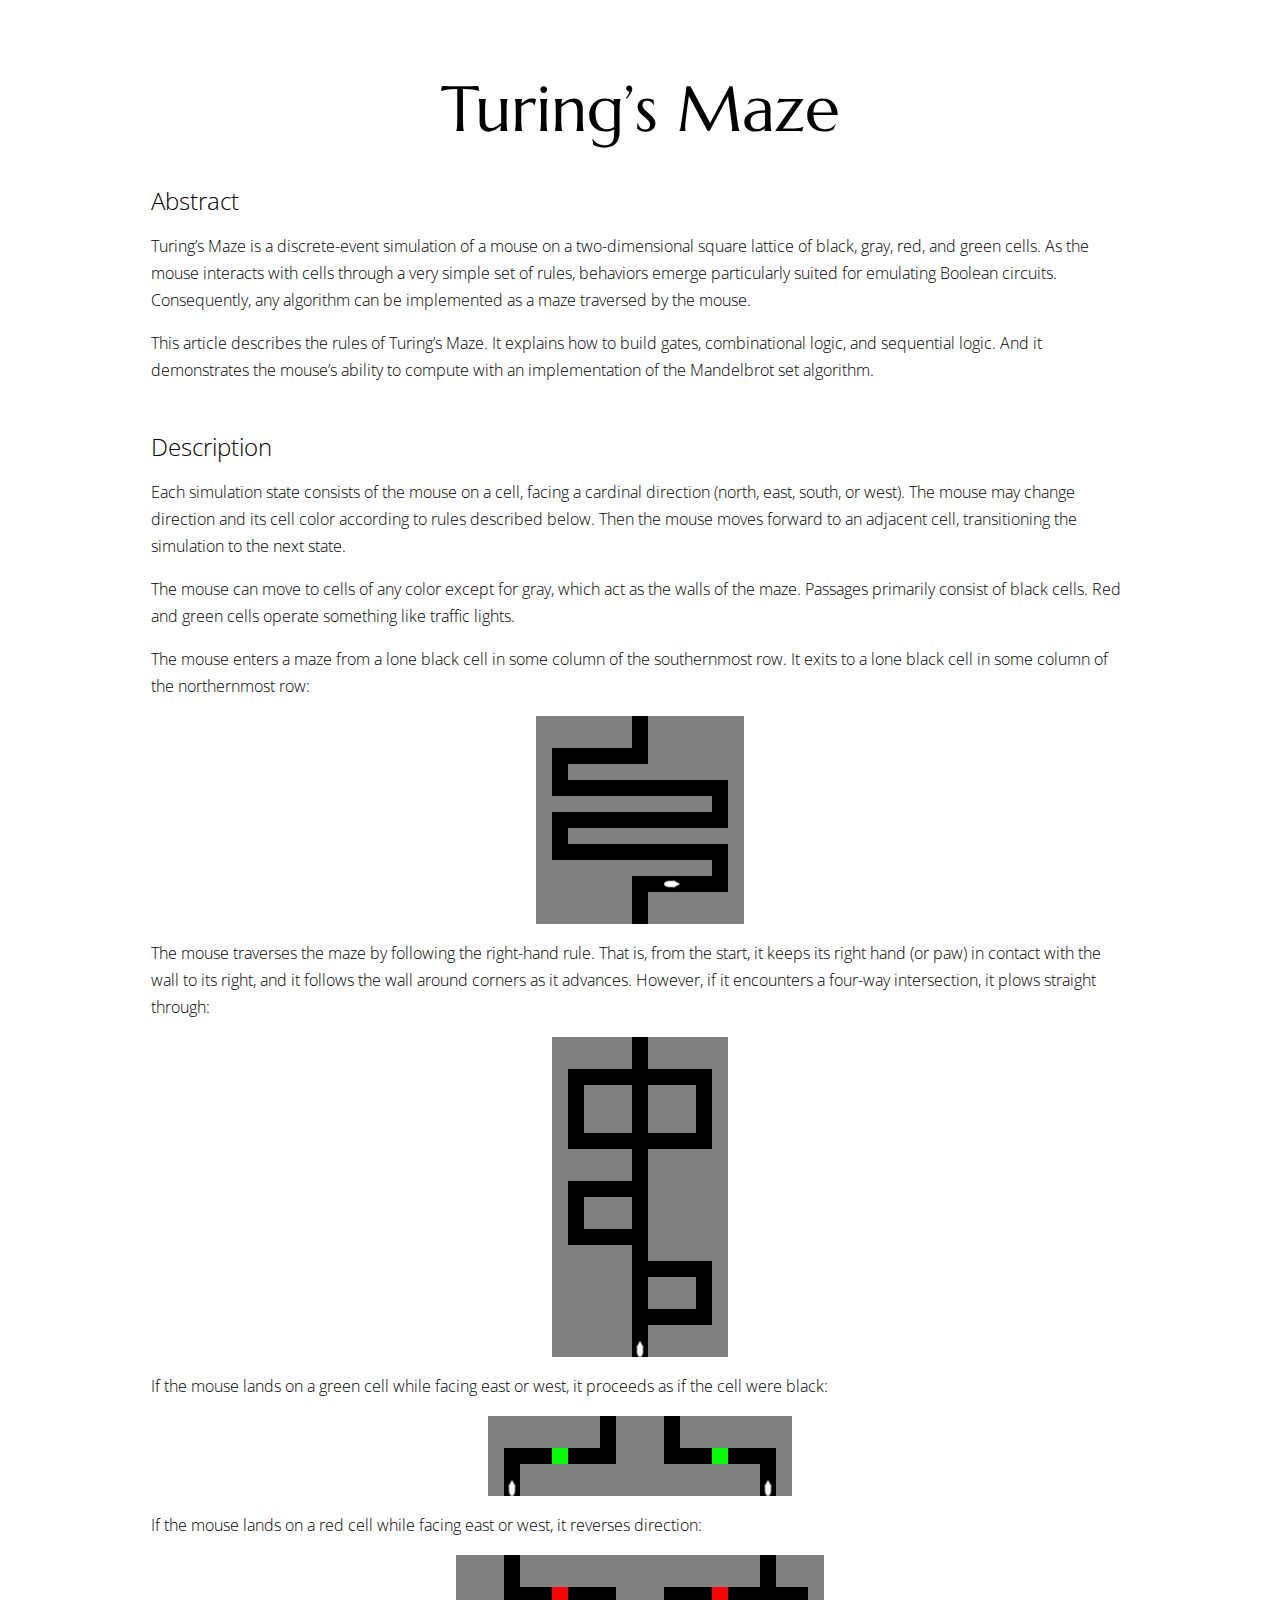
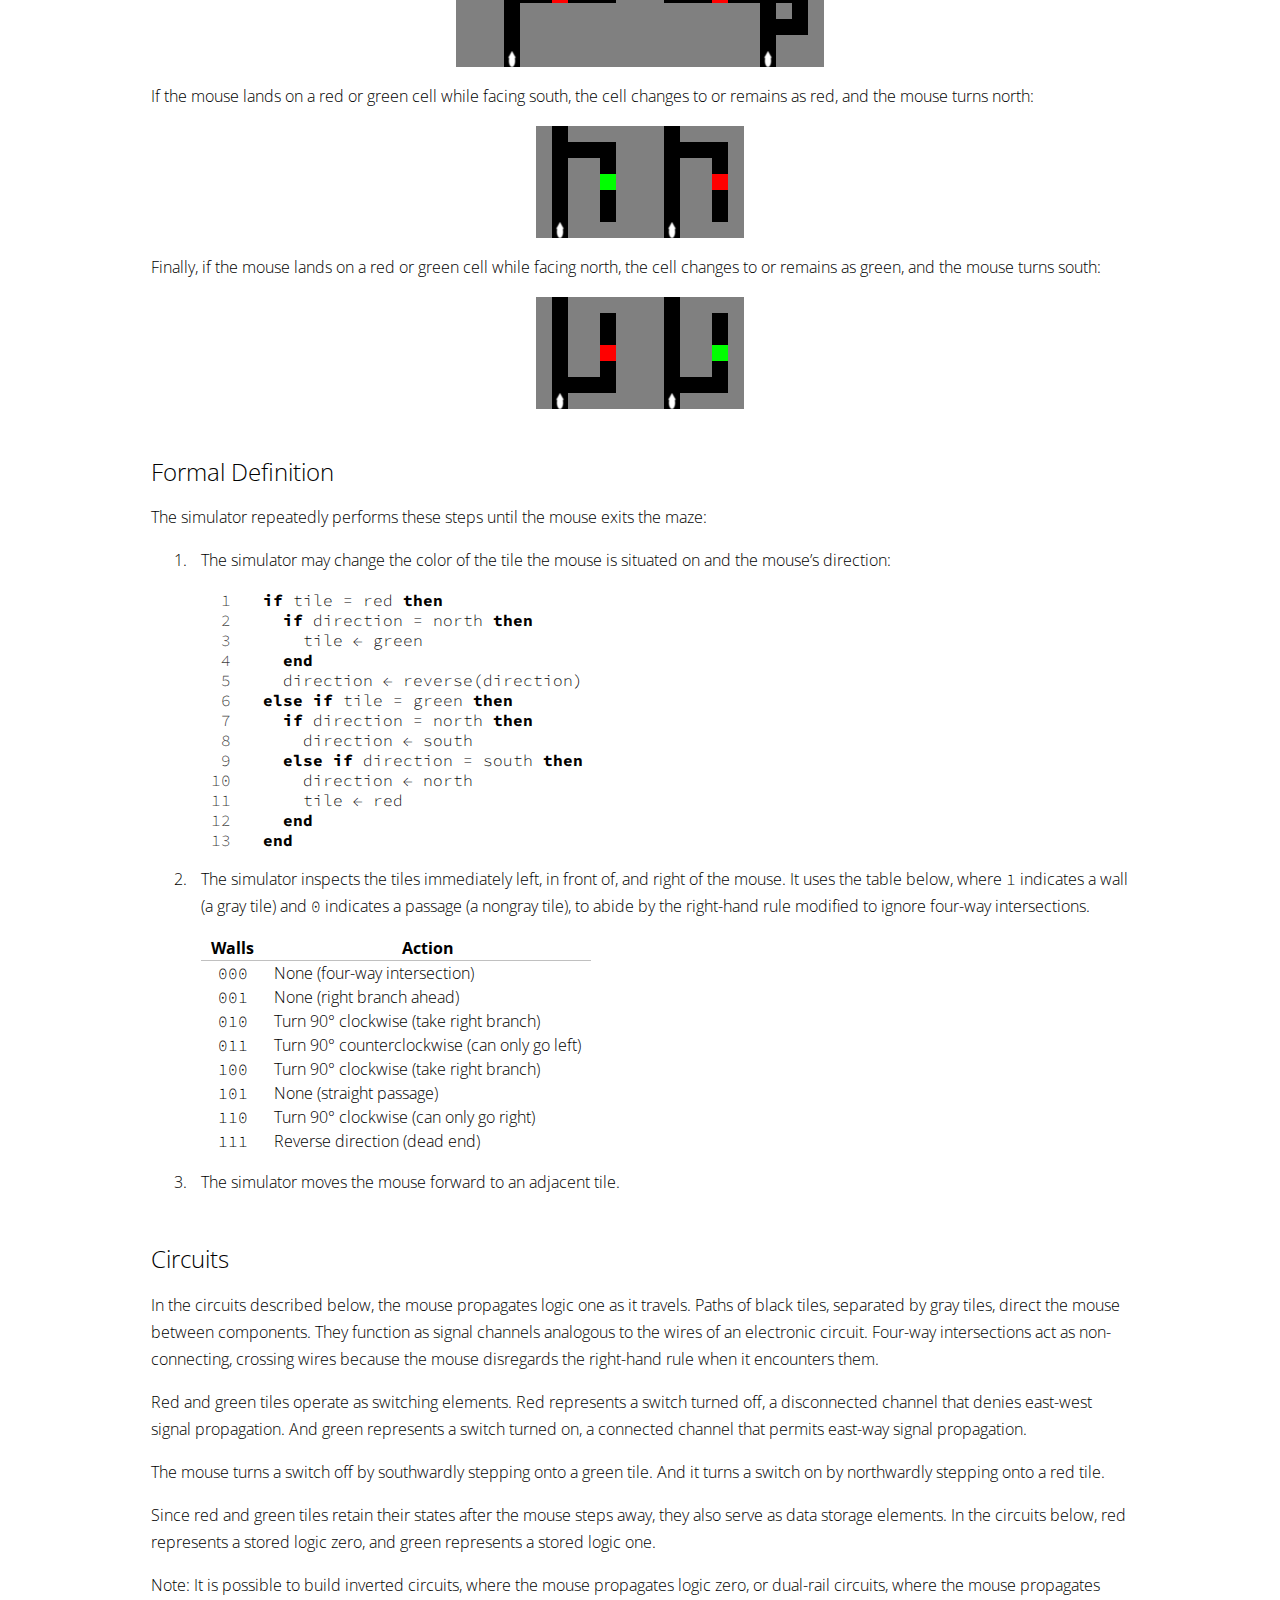
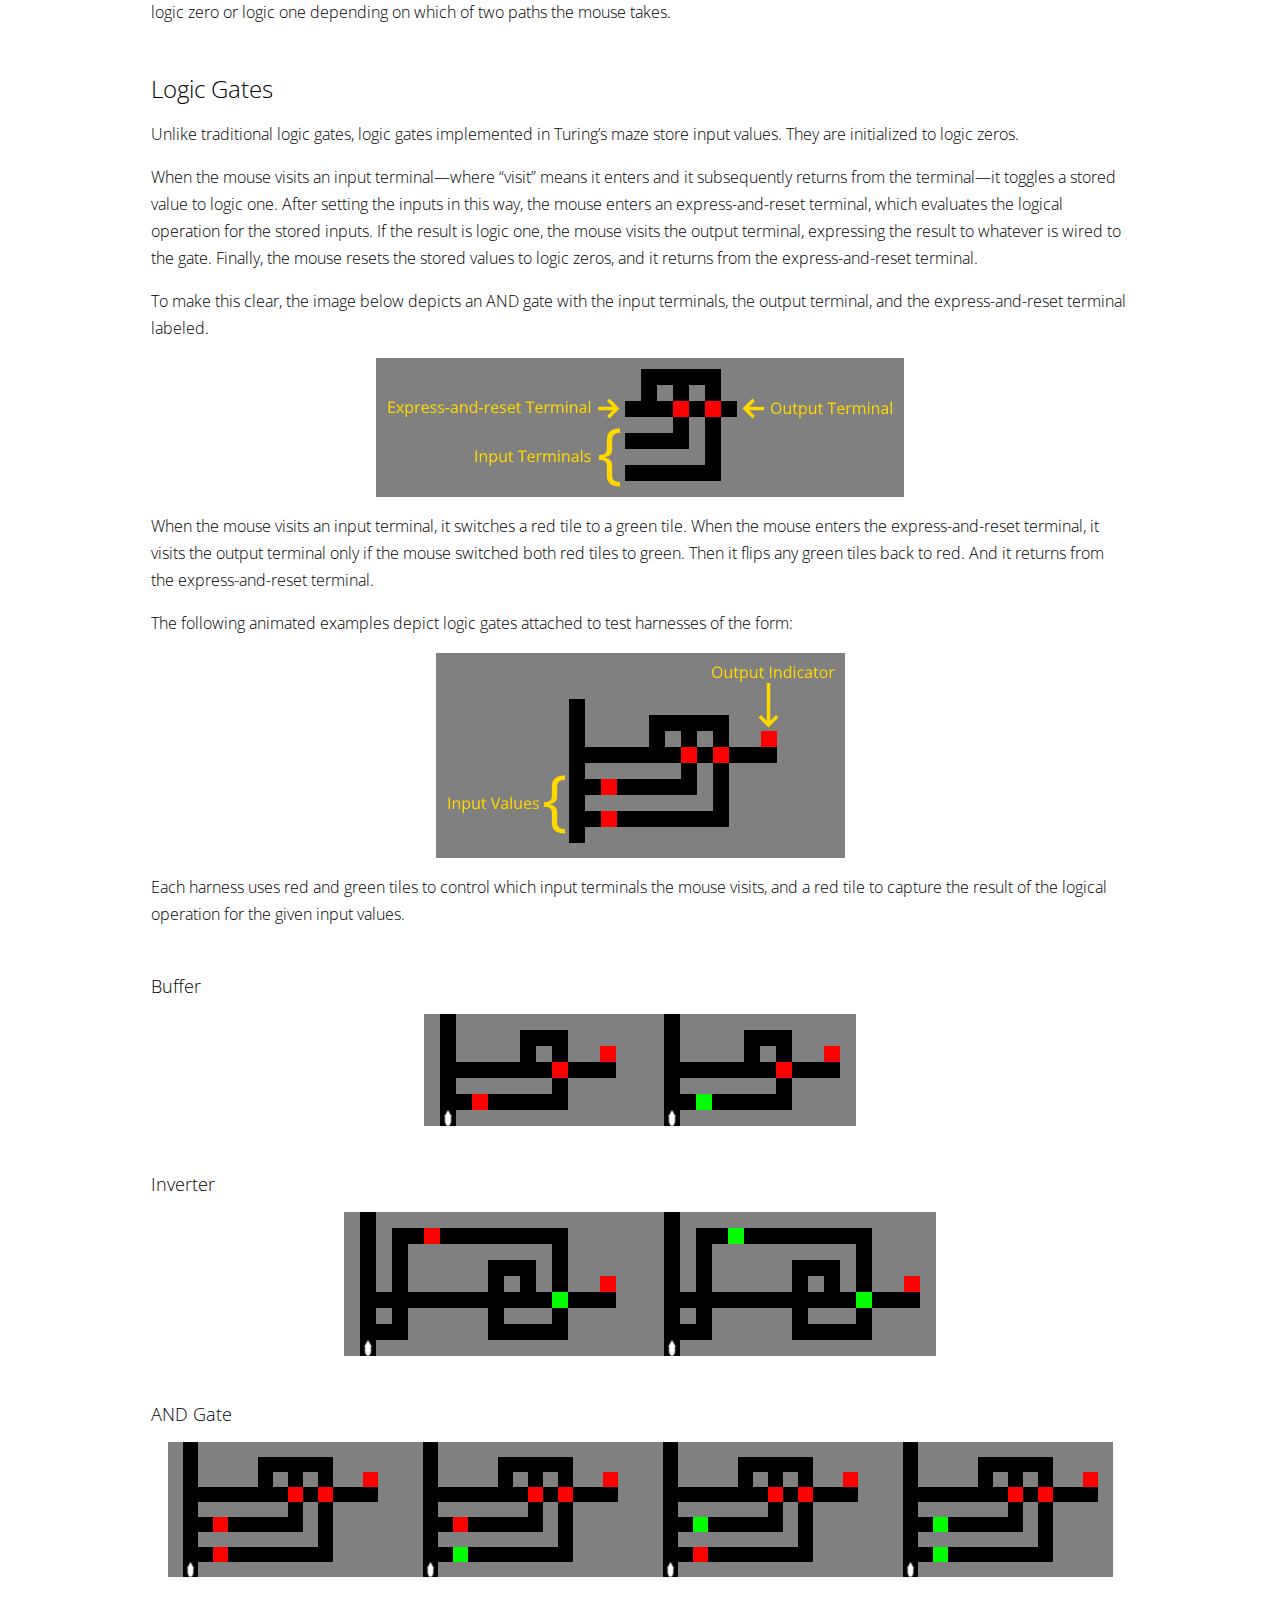
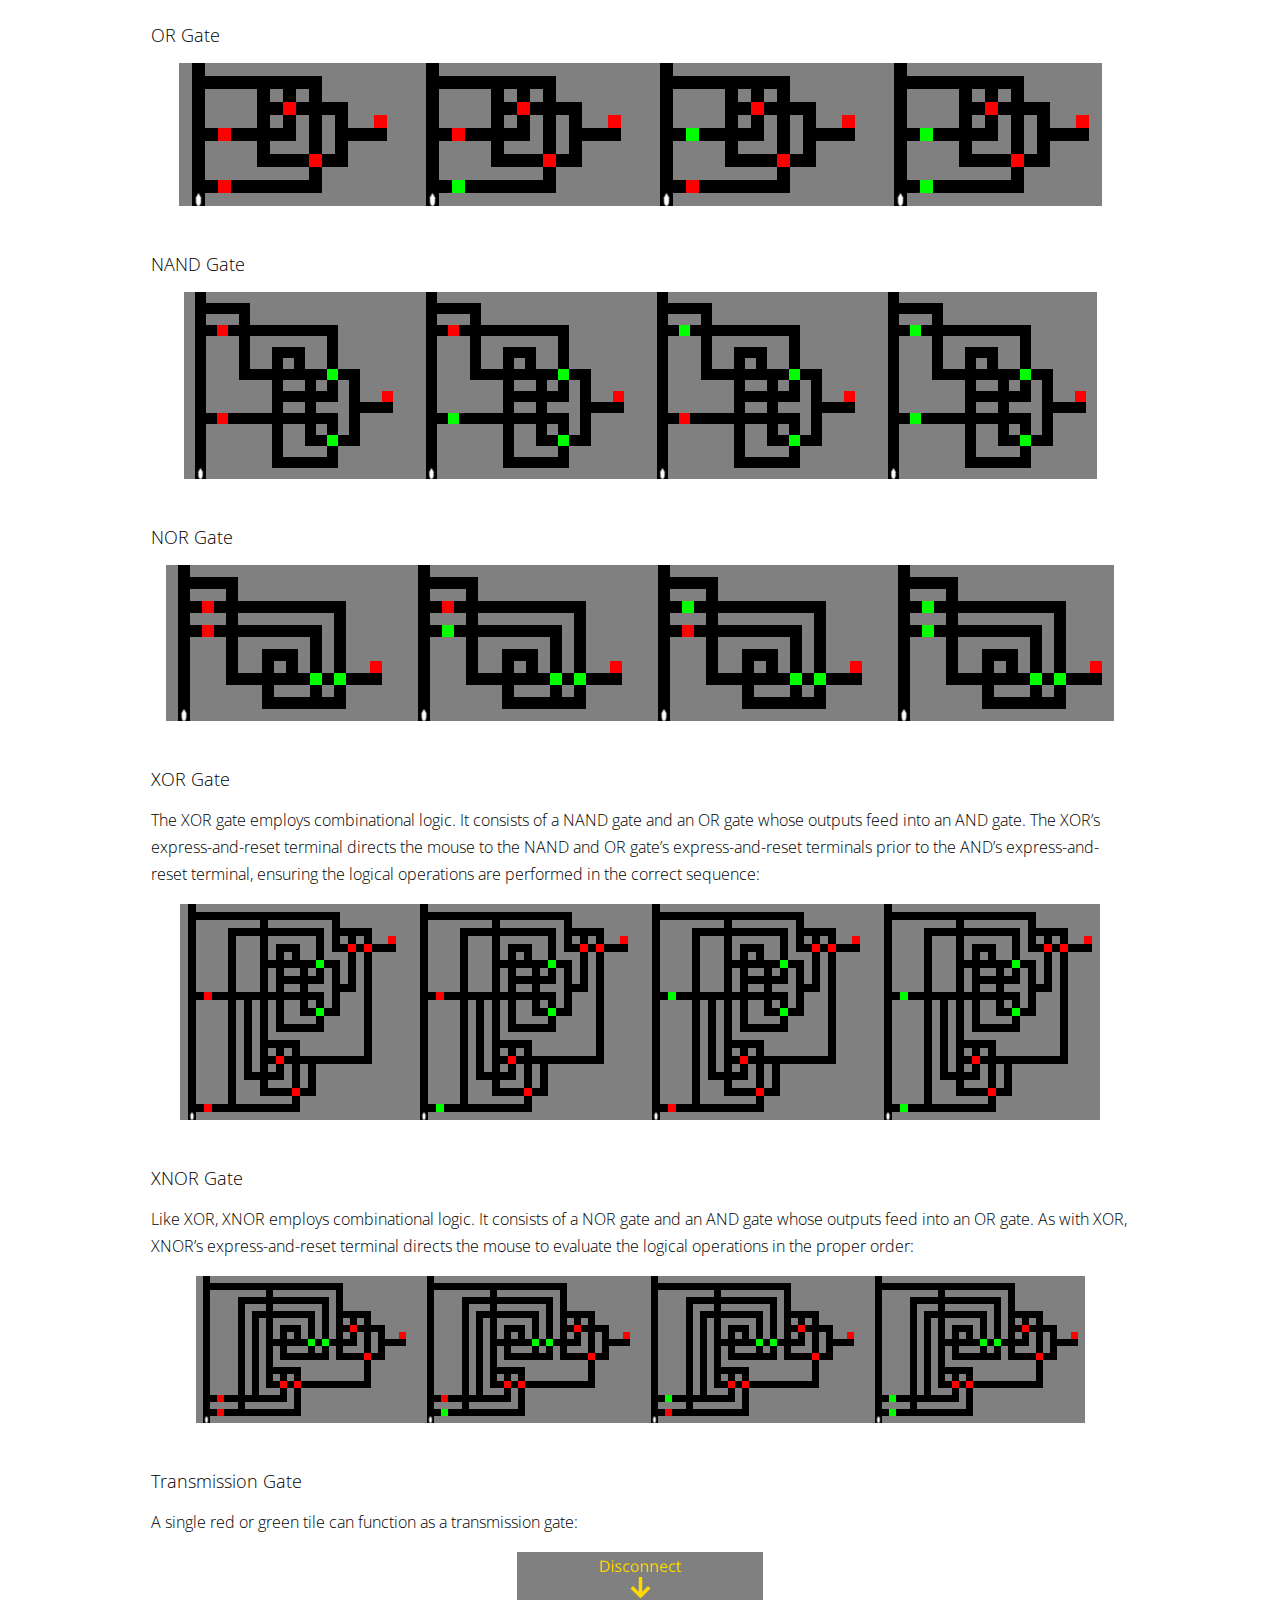
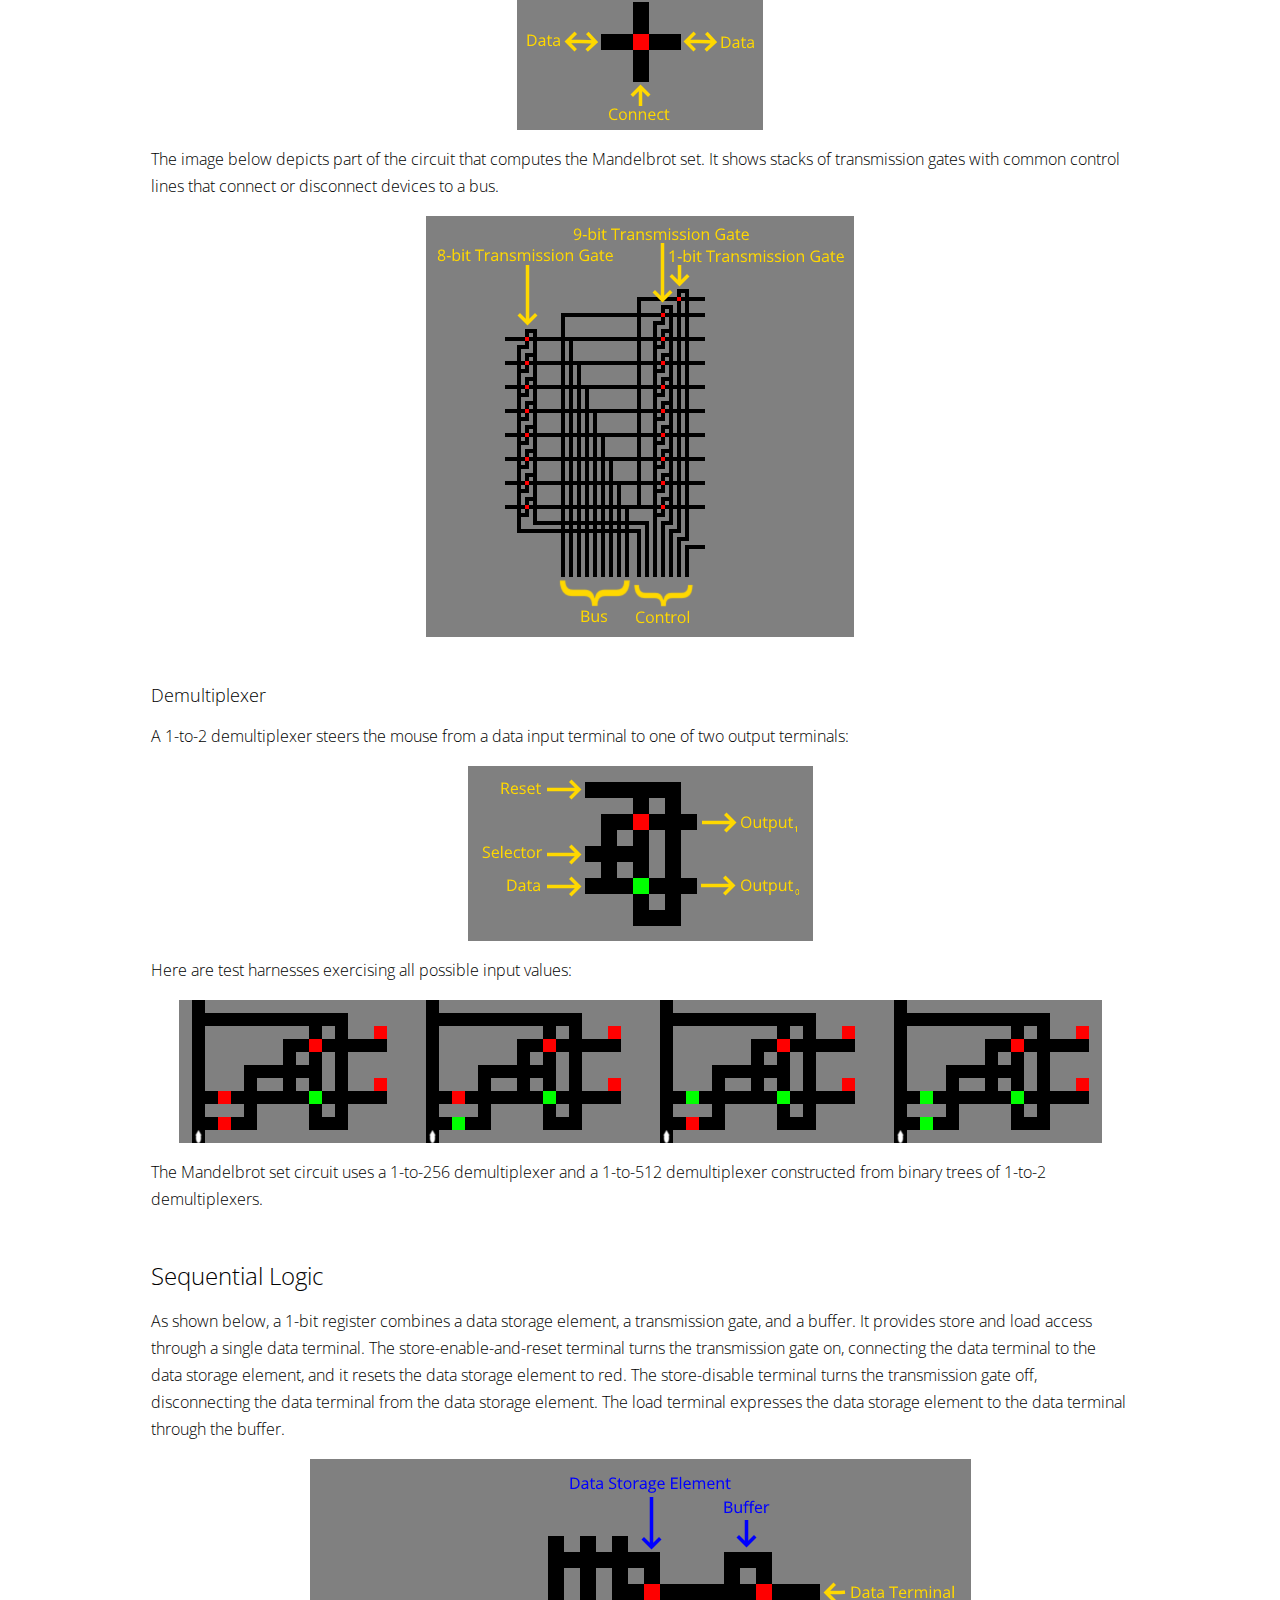
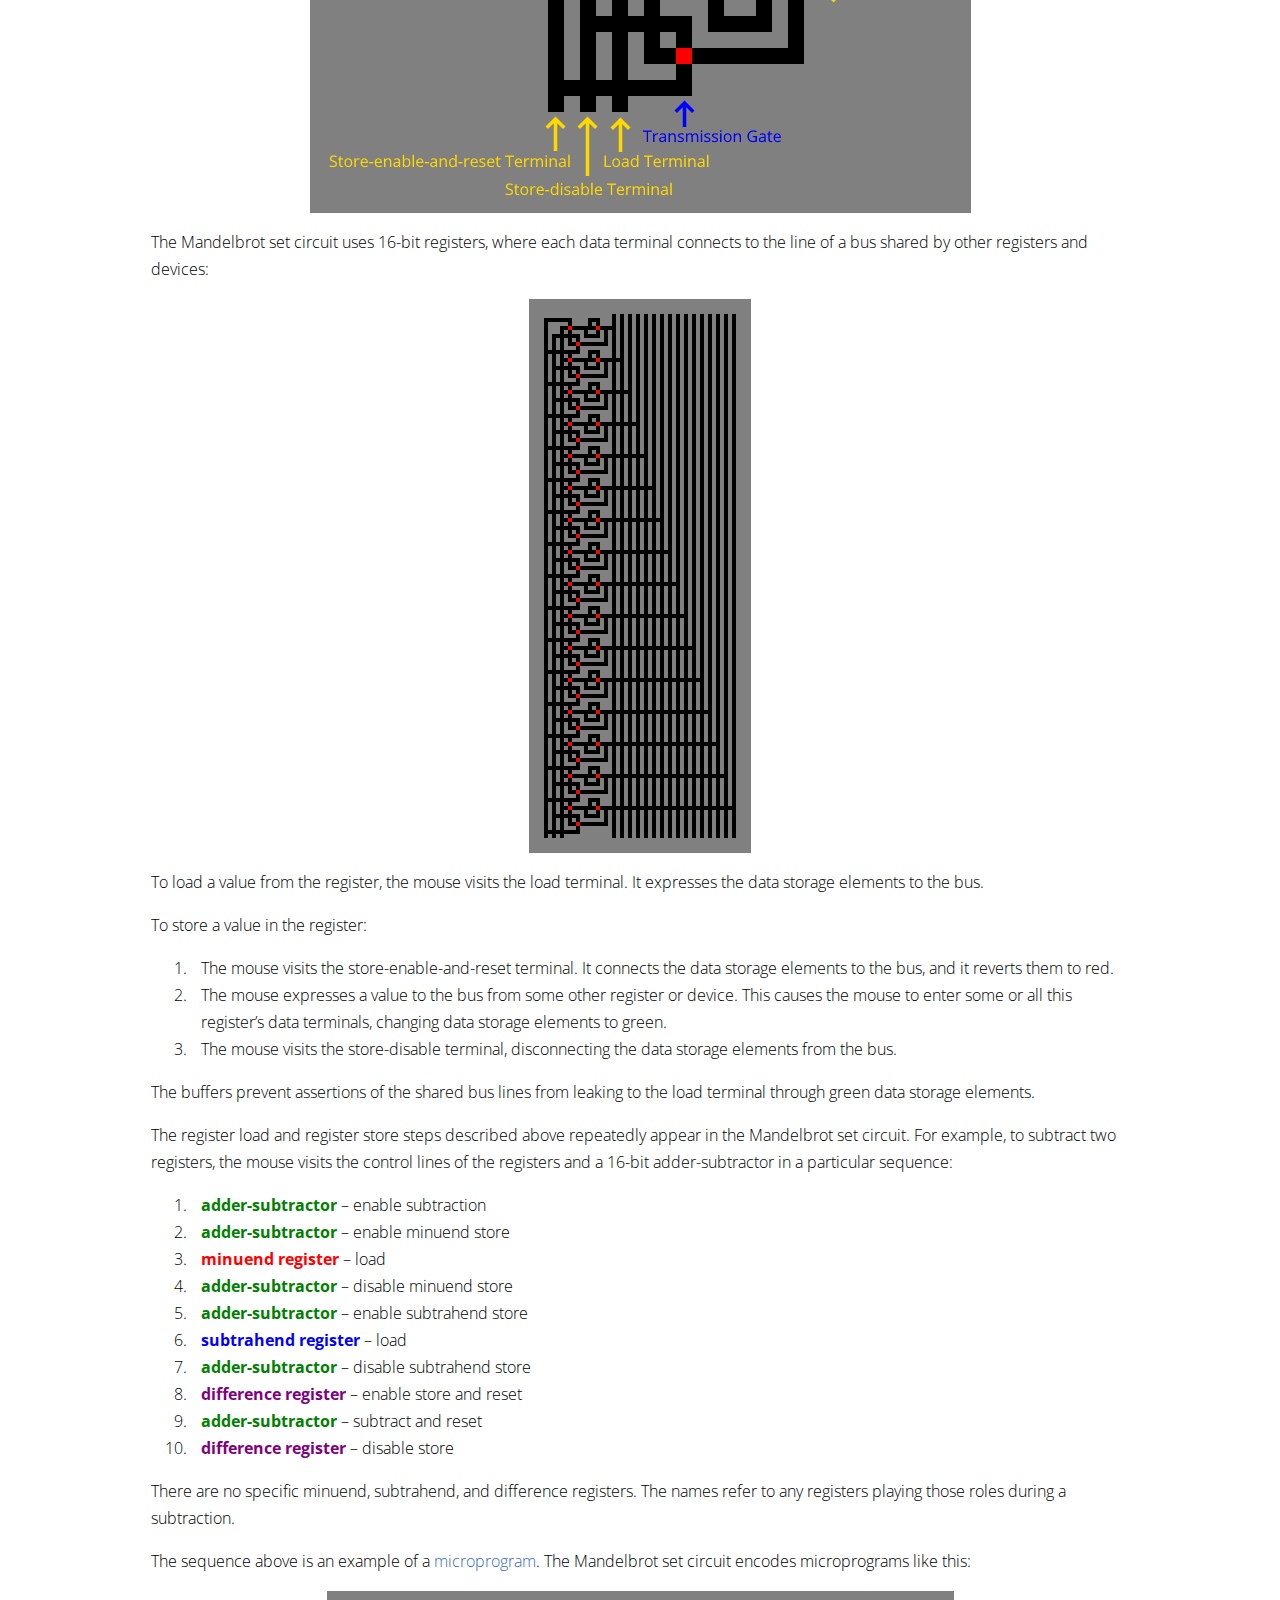
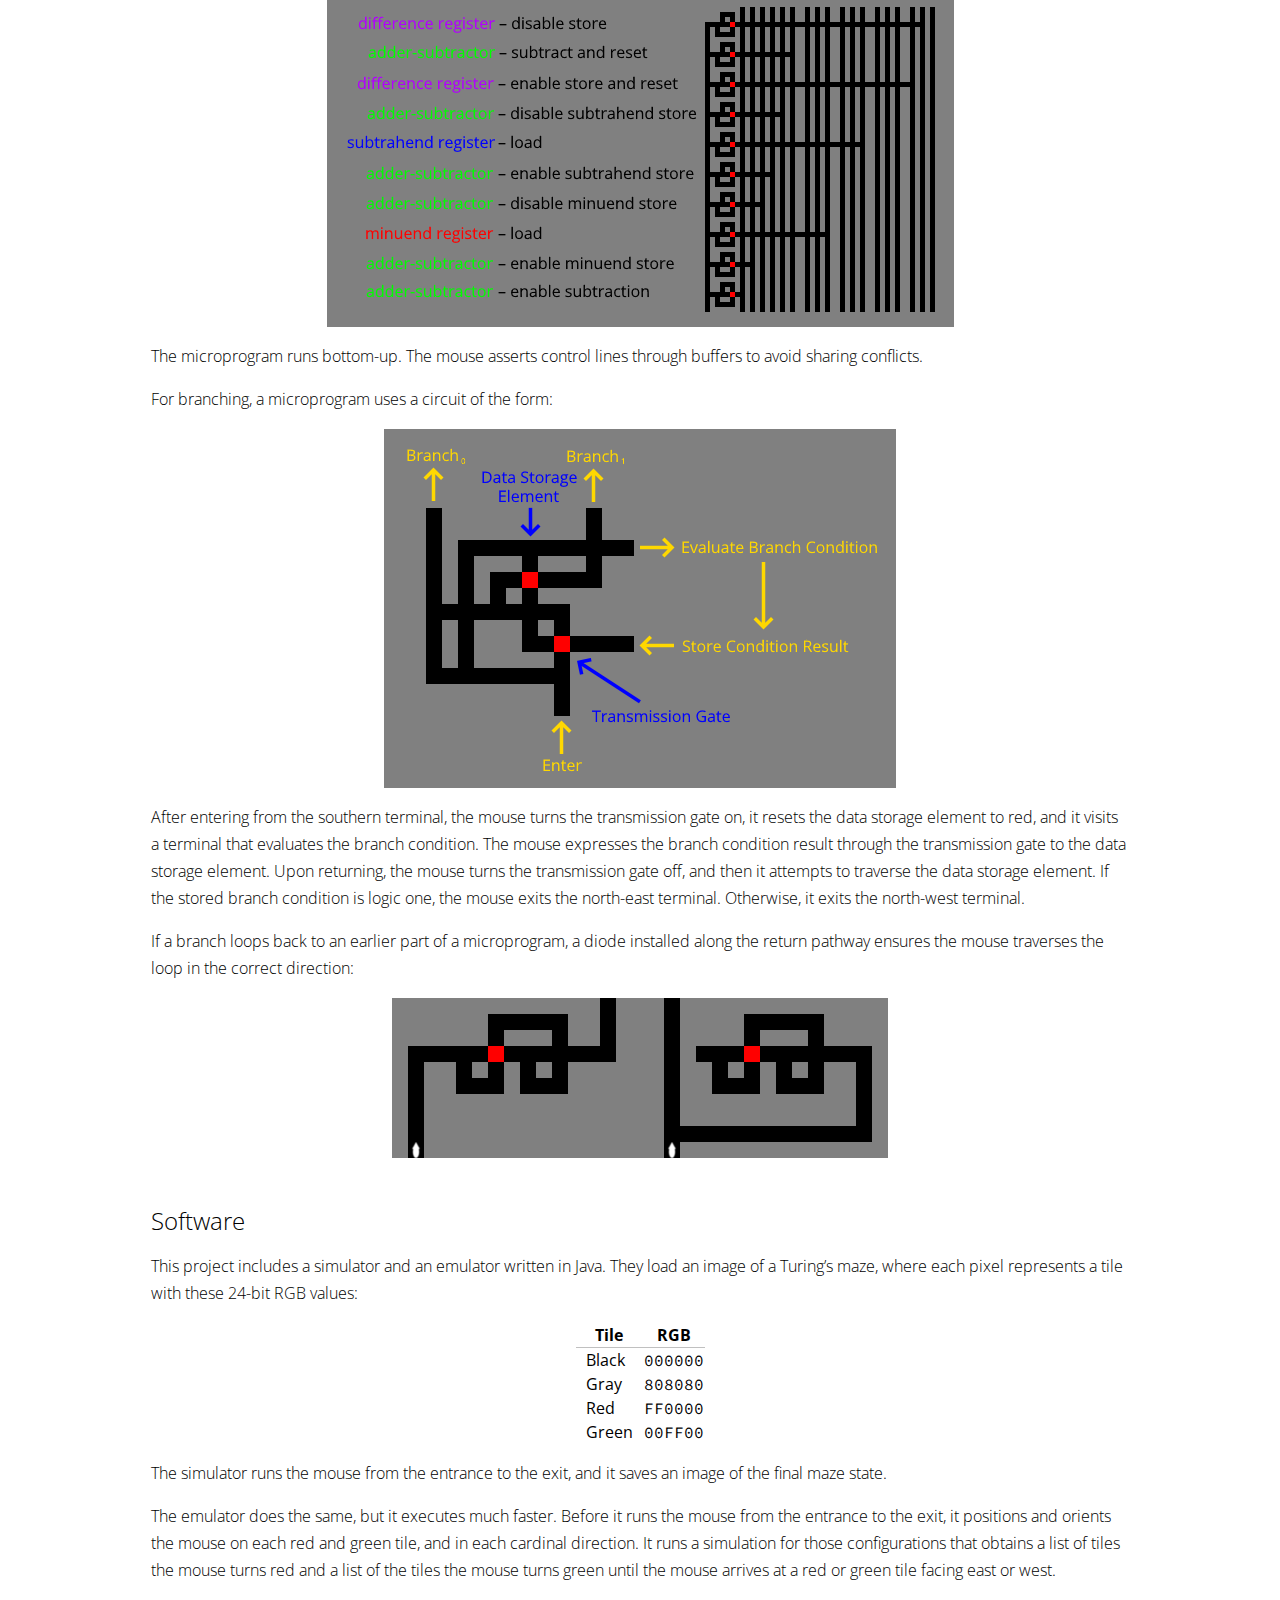
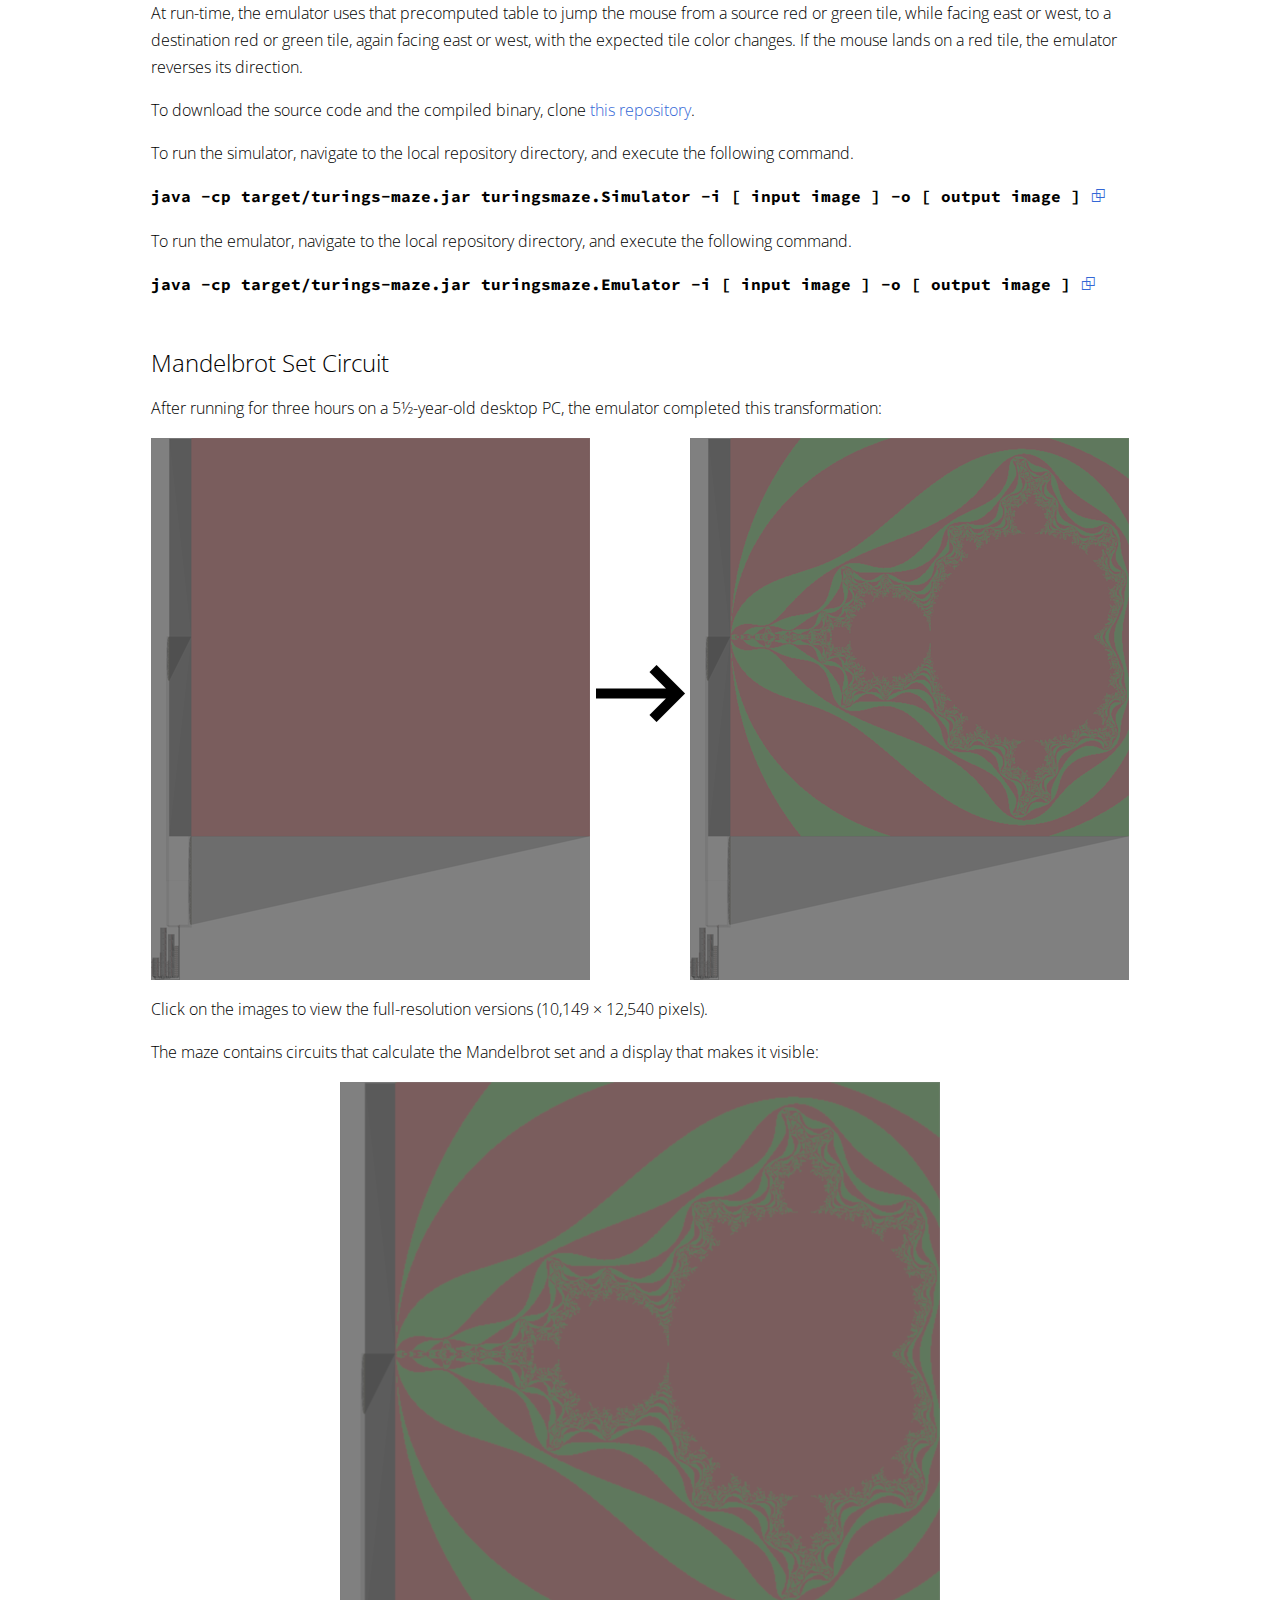
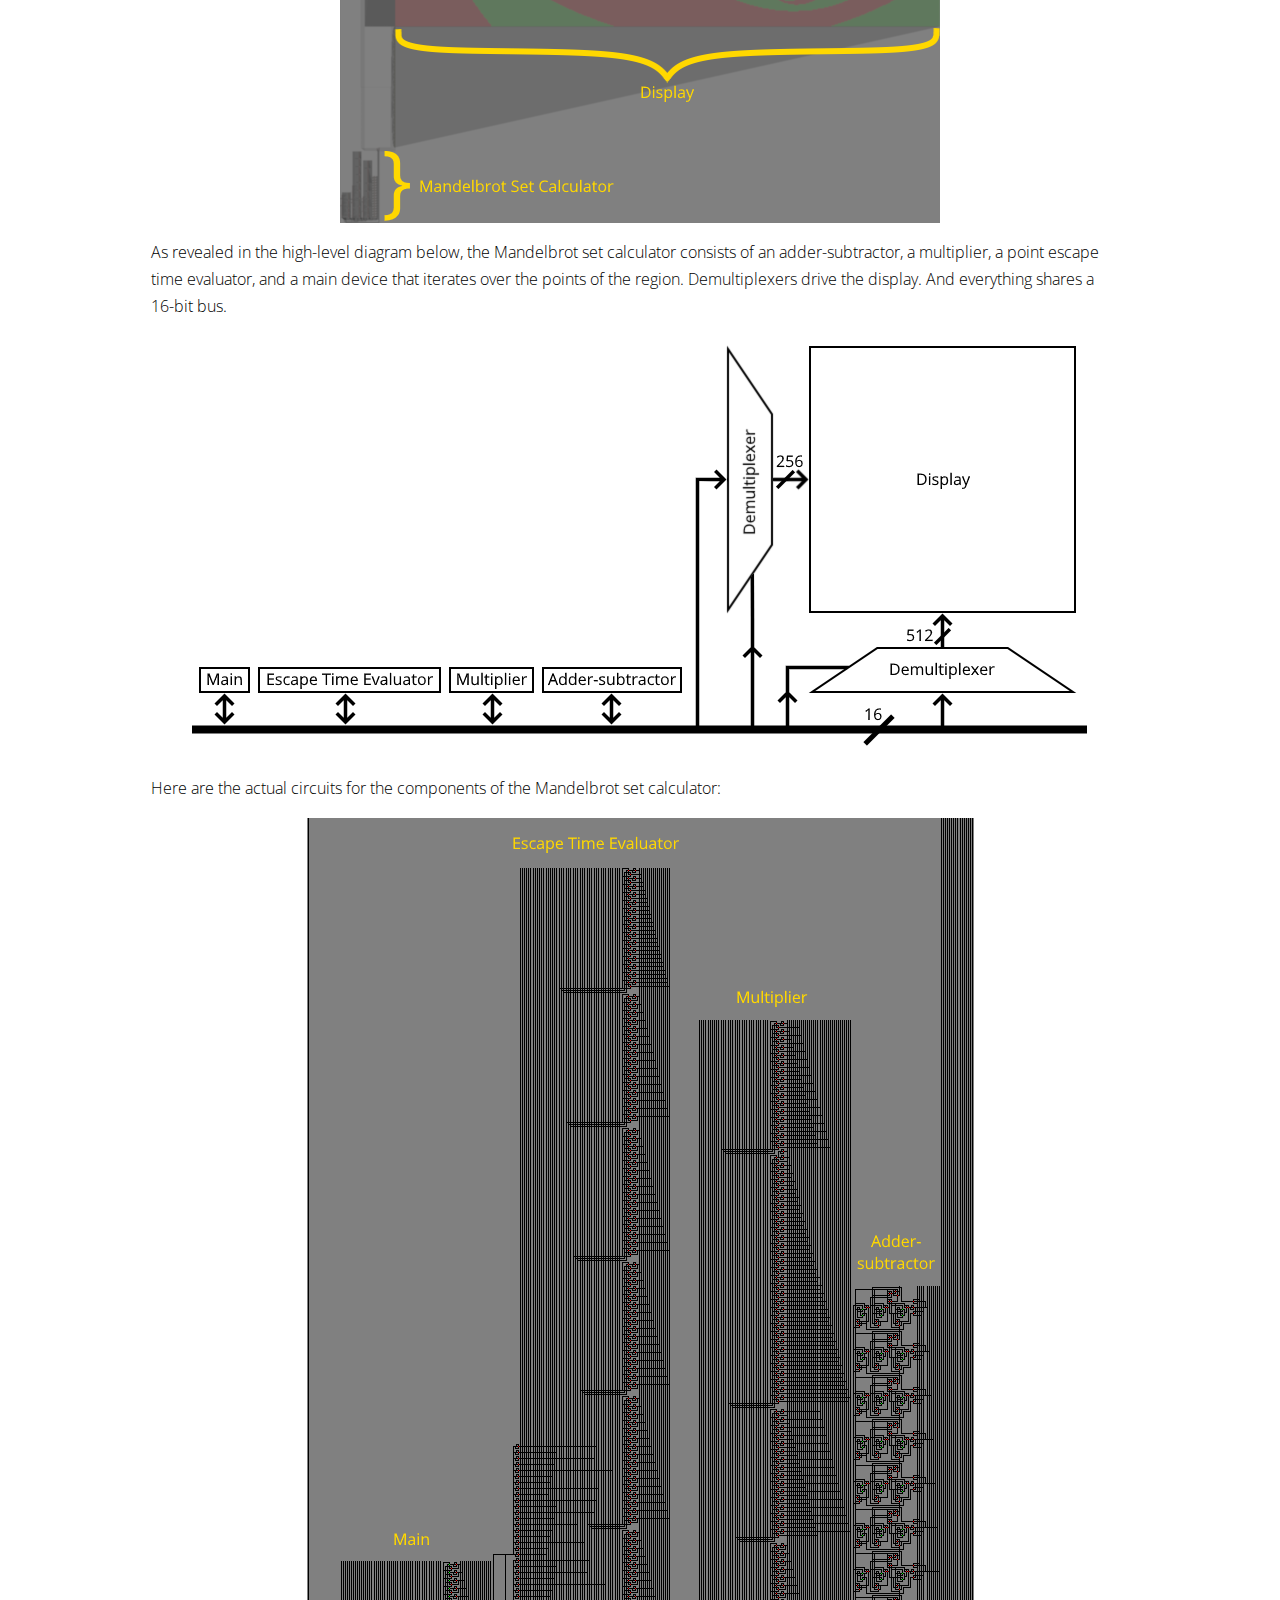
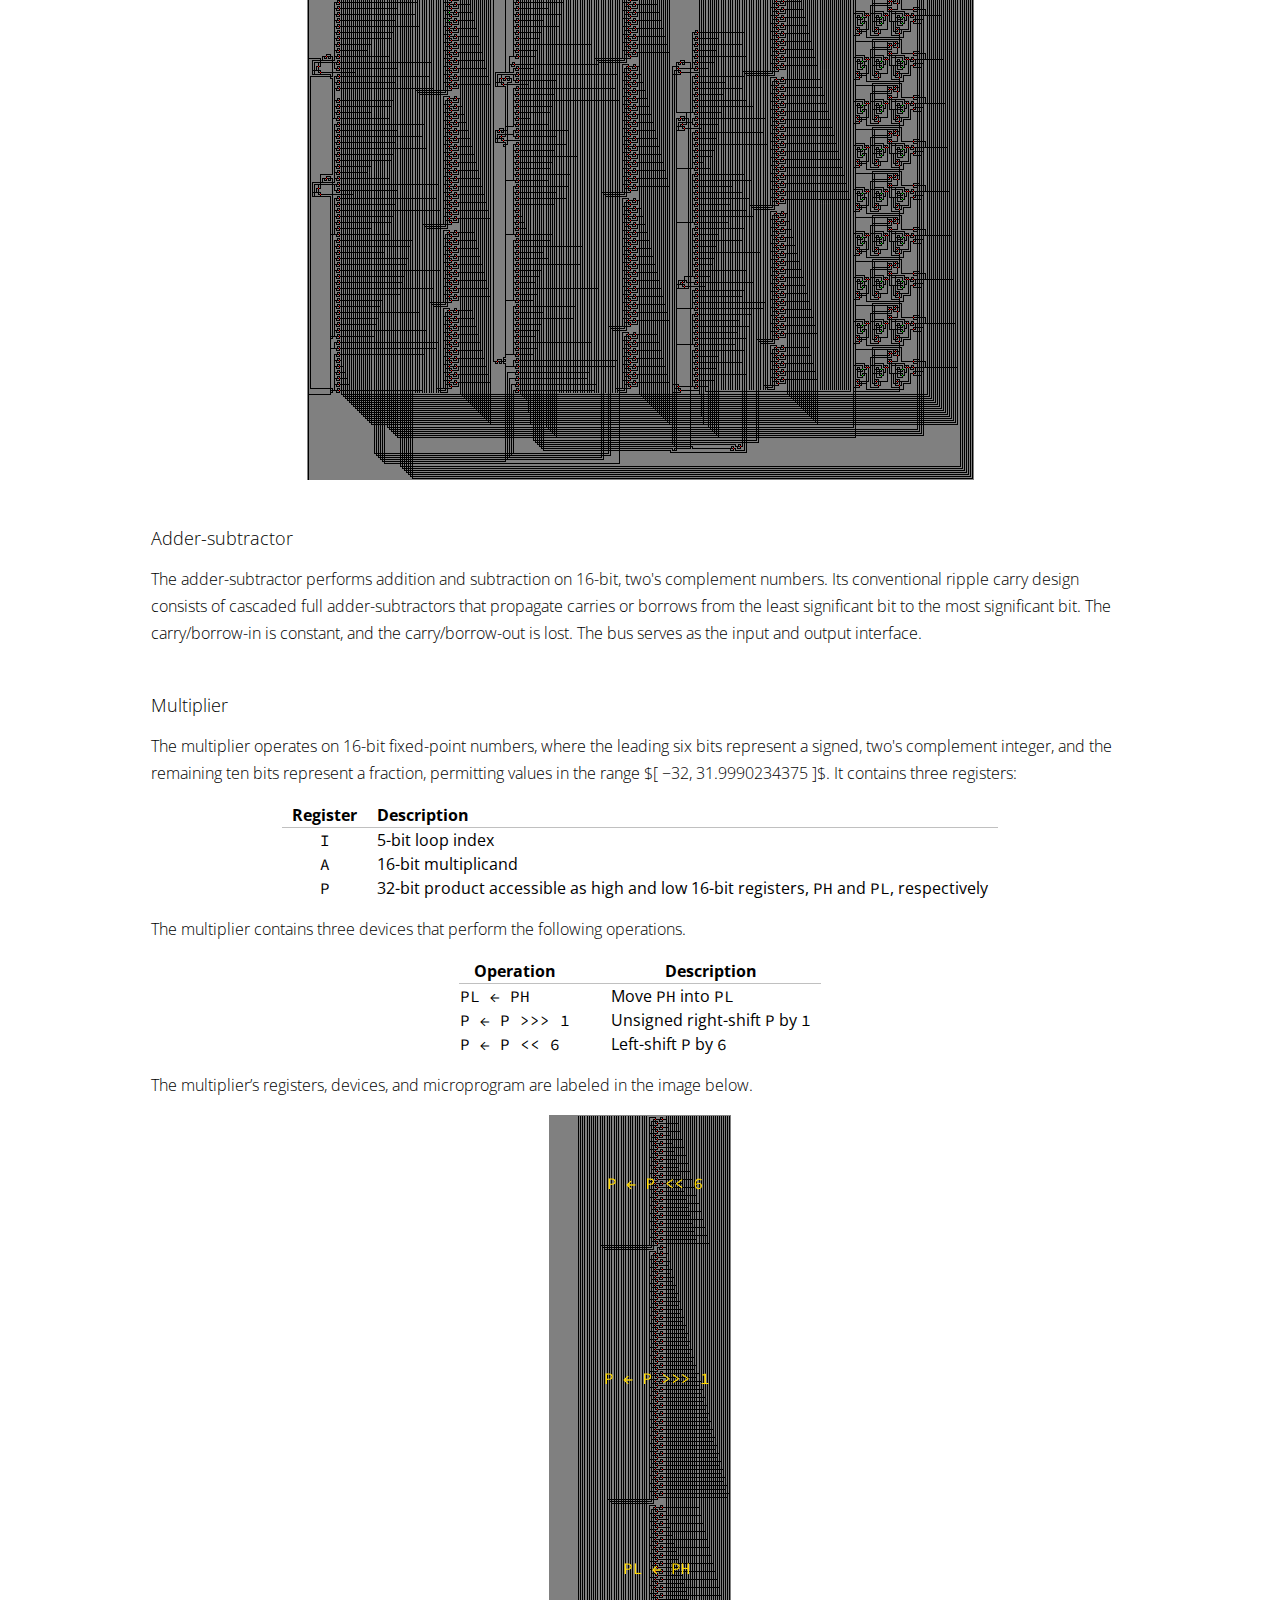
==== web/index.html @ 6b759cdd "web" ====
<!DOCTYPE html>
<html lang="en">

<head>

<meta http-equiv="Content-Type" content="text/html; charset=utf-8">
<meta name="date" content="2023-08-03">
<meta name="viewport" content="width=device-width, initial-scale=1.0">
<meta name="theme-color" content="#FFFFFF">

<link rel="stylesheet" href="style.css?v=2023-08-03" type="text/css">
<link rel="manifest" href="manifest.json">
<link rel="mask-icon" href="mask-icon.svg" color="#000000">
<link rel="apple-touch-icon" href="apple-touch-icon.png">
<link rel="icon" href="favicon.svg" type="image/svg+xml">
<link rel="icon" href="favicon.ico" sizes="any" type="image/x-icon">
<link rel="shortcut icon" href="favicon.ico" sizes="any" type="image/x-icon">
<link rel="preconnect" href="https://fonts.googleapis.com">
<link rel="preconnect" href="https://fonts.gstatic.com" crossorigin>
<link href="https://fonts.googleapis.com/css2?family=Marcellus&family=Noto+Sans+Symbols+2&family=Source+Code+Pro&family=Open+Sans&display=swap" rel="stylesheet">

<script>
MathJax = {
    tex: {
        inlineMath: [['$', '$']]
    },
    svg: {
        fontCache: 'global',
        linebreaks: {
            automatic: true
        }
    },
    CommonHTML: { 
        linebreaks: {
            automatic: true
        }
    },
    "HTML-CSS": { 
        linebreaks: {
            automatic: true
        }
    }, 
};
</script>
<script id="MathJax-script" async src="https://cdn.jsdelivr.net/npm/mathjax@3/es5/tex-svg.js">
</script>

<title>Turing's Maze</title>

</head>

<body>

<p class="title">Turing’s Maze</p>

<h1 id="abstract"><a class="header" href="#abstract">Abstract</a></h1>

<p>Turing’s Maze is a discrete-event simulation of a mouse on a two-dimensional square lattice of black, gray, red, and green cells. As the mouse interacts with cells through a very simple set of rules, behaviors emerge particularly suited for emulating Boolean circuits. Consequently, any algorithm can be implemented as a maze traversed by the mouse.</p>

<p>This article describes the rules of Turing’s Maze. It explains how to build gates, combinational logic, and sequential logic. And it demonstrates the mouse’s ability to compute with an implementation of the Mandelbrot set algorithm.</p>

<h1 id="description"><a class="header" href="#description">Description</a></h1> 

<p>Each simulation state consists of the mouse on a cell, facing a cardinal direction (north, east, south, or west). The mouse may change direction and its cell color according to rules described below. Then the mouse moves forward to an adjacent cell, transitioning the simulation to the next state.</p>

<p>The mouse can move to cells of any color except for gray, which act as the walls of the maze. Passages primarily consist of black cells. Red and green cells operate something like traffic lights.</p> 

<p>The mouse enters a maze from a lone black cell in some column of the southernmost row. It exits to a lone black cell in some column of the northernmost row:</p>

<p><img class="centered" alt="zigzag" id="zigzag.gif" src="zigzag.gif"></p>

<p>The mouse traverses the maze by following the right-hand rule. That is, from the start, it keeps its right hand (or paw) in contact with the wall to its right, and it follows the wall around corners as it advances. However, if it encounters a four-way intersection, it plows straight through:</p>

<p><img class="centered" alt="right-hand-rule" id="right-hand-rule.gif" src="right-hand-rule.gif"></p>

<p>If the mouse lands on a green cell while facing east or west, it proceeds as if the cell were black:</p>

<p><img class="centered" alt="green-east-west" id="green-east-west.gif" src="green-east-west.gif"></p>

<p>If the mouse lands on a red cell while facing east or west, it reverses direction:</p>

<p><img class="centered" alt="red-east-west" id="red-east-west.gif" src="red-east-west.gif"></p>

<p>If the mouse lands on a red or green cell while facing south, the cell changes to or remains as red, and the mouse turns north:</p>

<p><img class="centered" alt="south" id="south.gif" src="south.gif"></p>

<p>Finally, if the mouse lands on a red or green cell while facing north, the cell changes to or remains as green, and the mouse turns south:</p>

<p><img class="centered" alt="north" id="north.gif" src="north.gif"></p>


<h1 id="formal-definition"><a class="header" href="#formal-definition">Formal Definition</a></h1>

<p>The simulator repeatedly performs these steps until the mouse exits the maze:</p>

<ol>
<li>
<p>The simulator may change the color of the tile the mouse is situated on and the mouse’s direction:</p>

<pre class="pseudocode2">    
<span class="line"><span class="keyword2">if</span> tile = red <span class="keyword2">then</span></span>
<span class="line">  <span class="keyword2">if</span> direction = north <span class="keyword2">then</span></span>
<span class="line">    tile &larr; green</span>
<span class="line">  <span class="keyword2">end</span></span>
<span class="line">  direction &larr; reverse(direction)</span>
<span class="line"><span class="keyword2">else if</span> tile = green <span class="keyword2">then</span></span>
<span class="line">  <span class="keyword2">if</span> direction = north <span class="keyword2">then</span></span>
<span class="line">    direction &larr; south</span>
<span class="line">  <span class="keyword2">else if</span> direction = south <span class="keyword2">then</span></span>
<span class="line">    direction &larr; north</span>
<span class="line">    tile &larr; red</span>
<span class="line">  <span class="keyword2">end</span></span>
<span class="line"><span class="keyword2">end</span></span>
</pre>

</li>

<li>
<p>The simulator inspects the tiles immediately left, in front of, and right of the mouse. It uses the table below, where <span class="mono">1</span> indicates a wall (a gray tile) and <span class="mono">0</span> indicates a passage (a nongray tile), to abide by the right-hand rule modified to ignore four-way intersections.</p>

<table class="borderless2">
<tr><th class="borderless">Walls</th><th class="borderless">Action</th></tr>
<tr><td class="mono centered">000</td><td class="borderless">None (four-way intersection)</td></tr>  
<tr><td class="mono centered">001</td><td class="borderless">None (right branch ahead)</td></tr>
<tr><td class="mono centered">010</td><td class="borderless">Turn 90&deg; clockwise (take right branch)</td></tr>
<tr><td class="mono centered">011</td><td class="borderless">Turn 90&deg; counterclockwise (can only go left)</td></tr>
<tr><td class="mono centered">100</td><td class="borderless">Turn 90&deg; clockwise (take right branch)</td></tr>
<tr><td class="mono centered">101</td><td class="borderless">None (straight passage)</td></tr>
<tr><td class="mono centered">110</td><td class="borderless">Turn 90&deg; clockwise (can only go right)</td></tr>
<tr><td class="mono centered">111</td><td class="borderless">Reverse direction (dead end)</td></tr>    
</table>

</li>

<li><p>The simulator moves the mouse forward to an adjacent tile.</p></li>
</ol>


<h1 id="circuits"><a class="header" href="#circuits">Circuits</a></h1>
 
<p>In the circuits described below, the mouse propagates logic one as it travels. Paths of black tiles, separated by gray tiles, direct the mouse between components. They function as signal channels analogous to the wires of an electronic circuit. Four-way intersections act as non-connecting, crossing wires because the mouse disregards the right-hand rule when it encounters them.</p>

<p>Red and green tiles operate as switching elements. Red represents a switch turned off, a disconnected channel that denies east-west signal propagation. And green represents a switch turned on, a connected channel that permits east-way signal propagation.</p>

<p>The mouse turns a switch off by southwardly stepping onto a green tile. And it turns a switch on by northwardly stepping onto a red tile.</p>

<p>Since red and green tiles retain their states after the mouse steps away, they also serve as data storage elements. In the circuits below, red represents a stored logic zero, and green represents a stored logic one.</p>

<p>Note: It is possible to build inverted circuits, where the mouse propagates logic zero, or dual-rail circuits, where the mouse propagates logic zero or logic one depending on which of two paths the mouse takes.</p>


<h1 id="logic-gates"><a class="header" href="#logic-gates">Logic Gates</a></h1>
 
<p>Unlike traditional logic gates, logic gates implemented in Turing’s maze store input values. They are initialized to logic zeros.</p> 

<p>When the mouse visits an input terminal&mdash;where &ldquo;visit&rdquo; means it enters and it subsequently returns from the terminal&mdash;it toggles a stored value to logic one. After setting the inputs in this way, the mouse enters an express-and-reset terminal, which evaluates the logical operation for the stored inputs. If the result is logic one, the mouse visits the output terminal, expressing the result to whatever is wired to the gate. Finally, the mouse resets the stored values to logic zeros, and it returns from the express-and-reset terminal.</p> 

<p>To make this clear, the image below depicts an AND gate with the input terminals, the output terminal, and the express-and-reset terminal labeled.</p>

<p><img class="centered" alt="and-gate" id="and-gate.png" src="and-gate.png"></p>

<p>When the mouse visits an input terminal, it switches a red tile to a green tile. When the mouse enters the express-and-reset terminal, it visits the output terminal only if the mouse switched both red tiles to green. Then it flips any green tiles back to red. And it returns from the express-and-reset terminal.</p>

<p>The following animated examples depict logic gates attached to test harnesses of the form:</p>

<p><img class="centered" alt="test-harness" id="test-harness.png" src="test-harness.png"></p>

<p>Each harness uses red and green tiles to control which input terminals the mouse visits, and a red tile to capture the result of the logical operation for the given input values.</p>

<h2 id="buffer"><a class="header" href="#buffer">Buffer</a></h2>

<p><img class="centered" alt="buffer" id="buffer.gif" src="buffer.gif"></p>

<h2 id="inverter"><a class="header" href="#inverter">Inverter</a></h2>

<p><img class="centered" alt="inverter" id="inverter.gif" src="inverter.gif"></p>

<h2 id="and-gate"><a class="header" href="#and-gate">AND Gate</a></h2>

<p><img class="centered" alt="and" id="and.gif" src="and.gif"></p>

<h2 id="or-gate"><a class="header" href="#or-gate">OR Gate</a></h2>

<p><img class="centered" alt="or" id="or.gif" src="or.gif"></p>

<h2 id="nand-gate"><a class="header" href="#nand-gate">NAND Gate</a></h2>

<p><img class="centered" alt="nand" id="nand.gif" src="nand.gif"></p>

<h2 id="nor-gate"><a class="header" href="#nor-gate">NOR Gate</a></h2>

<p><img class="centered" alt="nor" id="nor.gif" src="nor.gif"></p>

<h2 id="xor-gate"><a class="header" href="#xor-gate">XOR Gate</a></h2>

<p>The XOR gate employs combinational logic. It consists of a NAND gate and an OR gate whose outputs feed into an AND gate. The XOR’s express-and-reset terminal directs the mouse to the NAND and OR gate’s express-and-reset terminals prior to the AND’s express-and-reset terminal, ensuring the logical operations are performed in the correct sequence:</p>

<p><img class="centered" alt="xor" id="xor.gif" src="xor.gif"></p>

<h2 id="xnor-gate"><a class="header" href="#xnor-gate">XNOR Gate</a></h2>

<p>Like XOR, XNOR employs combinational logic. It consists of a NOR gate and an AND gate whose outputs feed into an OR gate. As with XOR, XNOR’s express-and-reset terminal directs the mouse to evaluate the logical operations in the proper order:</p>

<p><img class="centered" alt="xnor" id="xnor.gif" src="xnor.gif"></p>

<h2 id="transmission-gate"><a class="header" href="#transmission-gate">Transmission Gate</a></h2>

<p>A single red or green tile can function as a transmission gate:</p>

<p><img class="centered" alt="transmission-gate" id="transmission-gate.png" src="transmission-gate.png"></p>

<p>The image below depicts part of the circuit that computes the Mandelbrot set. It shows stacks of transmission gates with common control lines that connect or disconnect devices to a bus.</p>

<p><img class="centered" alt="transmission-gates" id="transmission-gates.png" src="transmission-gates.png"></p>

<h2 id="demultiplexer"><a class="header" href="#demultiplexer">Demultiplexer</a></h2>

<p>A 1-to-2 demultiplexer steers the mouse from a data input terminal to one of two output terminals:</p>

<p><img class="centered" alt="demux" id="demux.png" src="demux.png"></p>

<p>Here are test harnesses exercising all possible input values:</p>

<p><img class="centered" alt="demux" id="demux.gif" src="demux.gif"></p>

<p>The Mandelbrot set circuit uses a 1-to-256 demultiplexer and a 1-to-512 demultiplexer constructed from binary trees of 1-to-2 demultiplexers.</p>


<h1 id="sequential-logic"><a class="header" href="#sequential-logic">Sequential Logic</a></h1>

<p>As shown below, a <span class="nowrap">1-bit</span> register combines a data storage element, a transmission gate, and a buffer. It provides store and load access through a single data terminal. The store-enable-and-reset terminal turns the transmission gate on, connecting the data terminal to the data storage element, and it resets the data storage element to red. The store-disable terminal turns the transmission gate off, disconnecting the data terminal from the data storage element. The load terminal expresses the data storage element to the data terminal through the buffer.</p>

<p><img class="centered" alt="register" id="register.png" src="register.png"></p>

<p>The Mandelbrot set circuit uses <span class="nowrap">16-bit</span> registers, where each data terminal connects to the line of a bus shared by other registers and devices:</p>

<p><img class="centered" alt="register-16" id="register-16.png" src="register-16.png"></p>

<p>To load a value from the register, the mouse visits the load terminal. It expresses the data storage elements to the bus.</p>

<p>To store a value in the register:</p>

<ol>
<li>The mouse visits the store-enable-and-reset terminal. It connects the data storage elements to the bus, and it reverts them to red.</li>

<li>The mouse expresses a value to the bus from some other register or device. This causes the mouse to enter some or all this register’s data terminals, changing data storage elements to green.</li>

<li>The mouse visits the store-disable terminal, disconnecting the data storage elements from the bus.</li>
</ol>

<p>The buffers prevent assertions of the shared bus lines from leaking to the load terminal through green data storage elements.</p>

<p>The register load and register store steps described above repeatedly appear in the Mandelbrot set circuit. For example, to subtract two registers, the mouse visits the control lines of the registers and a <span class="nowrap">16-bit</span> adder-subtractor in a particular sequence:</p>

<ol>
<li><span class="adder-subtractor">adder-subtractor</span> &ndash; enable subtraction</li> 

<li><span class="adder-subtractor">adder-subtractor</span> &ndash; enable minuend store</li> 

<li><span class="minuend">minuend register</span> &ndash; load</li> 

<li><span class="adder-subtractor">adder-subtractor</span> &ndash; disable minuend store</li> 

<li><span class="adder-subtractor">adder-subtractor</span> &ndash; enable subtrahend store</li> 

<li><span class="subtrahend">subtrahend register</span> &ndash; load</li> 

<li><span class="adder-subtractor">adder-subtractor</span> &ndash; disable subtrahend store</li> 

<li><span class="difference">difference register</span> &ndash; enable store and reset</li> 

<li><span class="adder-subtractor">adder-subtractor</span> &ndash; subtract and reset</li> 

<li><span class="difference">difference register</span> &ndash; disable store</li>
</ol>

<p>There are no specific minuend, subtrahend, and difference registers. The names refer to any registers playing those roles during a subtraction.</p>

<p>The sequence above is an example of a <a href="https://en.wikipedia.org/wiki/Microcode" target="_blank">microprogram</a>. The Mandelbrot set circuit encodes microprograms like this:</p>

<p><img class="centered" alt="microprogram" id="microprogram.png" src="microprogram.png"></p>

<p>The microprogram runs bottom-up. The mouse asserts control lines through buffers to avoid sharing conflicts.</p>

<p>For branching, a microprogram uses a circuit of the form:</p>

<p><img class="centered" alt="branching" id="branching.png" src="branching.png"></p>

<p>After entering from the southern terminal, the mouse turns the transmission gate on, it resets the data storage element to red, and it visits a terminal that evaluates the branch condition. The mouse expresses the branch condition result through the transmission gate to the data storage element. Upon returning, the mouse turns the transmission gate off, and then it attempts to traverse the data storage element. If the stored branch condition is logic one, the mouse exits the north-east terminal. Otherwise, it exits the north-west terminal.</p>

<p>If a branch loops back to an earlier part of a microprogram, a diode installed along the return pathway ensures the mouse traverses the loop in the correct direction:</p>

<p><img class="centered" alt="diode" id="diode.gif" src="diode.gif"></p>


<h1 id="software"><a class="header" href="#software">Software</a></h1>
 
<p>This project includes a simulator and an emulator written in Java. They load an image of a Turing’s maze, where each pixel represents a tile with these <span class="nowrap">24-bit</span> RGB values:</p>

<table class="borderless">
<tr><th class="borderless">Tile</th><th class="borderless">RGB</th></tr>
<tr><td class="borderless">Black</td><td class="mono">000000</td></tr>
<tr><td class="borderless">Gray</td><td class="mono">808080</td></tr>
<tr><td class="borderless">Red</td><td class="mono">FF0000</td></tr>
<tr><td class="borderless">Green</td><td class="mono">00FF00</td></tr>
</table>

<p>The simulator runs the mouse from the entrance to the exit, and it saves an image of the final maze state.</p>

<p>The emulator does the same, but it executes much faster. Before it runs the mouse from the entrance to the exit, it positions and orients the mouse on each red and green tile, and in each cardinal direction. It runs a simulation for those configurations that obtains a list of tiles the mouse turns red and a list of the tiles the mouse turns green until the mouse arrives at a red or green tile facing east or west.</p>

<p>At run-time, the emulator uses that precomputed table to jump the mouse from a source red or green tile, while facing east or west, to a destination red or green tile, again facing east or west, with the expected tile color changes. If the mouse lands on a red tile, the emulator reverses its direction.</p>

<p>To download the source code and the compiled binary, clone <a href="https://github.com/meatfighter/turings-maze" target="_blank">this repository</a>.</p>

<p>To run the simulator, navigate to the local repository directory, and execute the following command.</p> 

<p><span class="command">java <span class="nowrap">-cp target/turings-maze.jar</span> turingsmaze.Simulator <span class="nowrap">-i [ input image ]</span> <span class="nowrap">-o [ output image ] <a class="copy" href="#" onclick="event.preventDefault(); navigator.clipboard.writeText('java -cp target/turings-maze.jar turingsmaze.Simulator -i [ input image ] -o [ output image ]')">&#x2BBA;</a></span></span></p> 

<p>To run the emulator, navigate to the local repository directory, and execute the following command.</p> 

<p><span class="command">java <span class="nowrap">-cp target/turings-maze.jar</span> turingsmaze.Emulator <span class="nowrap">-i [ input image ]</span> <span class="nowrap">-o [ output image ] <a class="copy" href="#" onclick="event.preventDefault(); navigator.clipboard.writeText('java -cp target/turings-maze.jar turingsmaze.Emulator -i [ input image ] -o [ output image ]')">&#x2BBA;</a></span></span></p> 


<h1 id="mandelbrot-set-circuit"><a class="header" href="#mandelbrot-set-circuit">Mandelbrot Set Circuit</a></h1>
 
<p>After running for three hours on a 5&half;-year-old desktop PC, the emulator completed this transformation: </p>

<p><img class="centered" alt="mandelbrot-transformation" id="mandelbrot-transformation.png" src="mandelbrot-transformation.png" usemap="#mandelbrot-map"></p>

<map name="mandelbrot-map">
<area shape="rect" coords="0,0,439,542" alt="mandelbrot-before" href="mandelbrot-before.html" target="_blank">
<area shape="rect" coords="539,0,978,542" alt="mandelbrot-after" href="mandelbrot-after.html" target="_blank">
</map>

<p>Click on the images to view the full-resolution versions (<span class="nowrap">10,149 &times; 12,540</span> pixels).

<p>The maze contains circuits that calculate the Mandelbrot set and a display that makes it visible:</p>    
    
<p><img class="centered" alt="mandelbrot-calculator-and-display" id="mandelbrot-calculator-and-display.png" src="mandelbrot-calculator-and-display.png"></p>

<p>As revealed in the high-level diagram below, the Mandelbrot set calculator consists of an adder-subtractor, a multiplier, a point escape time evaluator, and a main device that iterates over the points of the region. Demultiplexers drive the display. And everything shares a <span class="nowrap">16-bit</span> bus. </p>

<p><img class="centered" alt="overview" id="overview.png" src="overview.png"></p>

<p>Here are the actual circuits for the components of the Mandelbrot set calculator:</p>

<p><img class="centered" alt="mandelbrot-calculator-circuit" id="mandelbrot-calculator-circuit.png" src="mandelbrot-calculator-circuit.png"></p>


<h2 id="adder-subtractor"><a class="header" href="#adder-subtractor">Adder-subtractor</a></h2>

<p>The adder-subtractor performs addition and subtraction on <span class="nowrap">16-bit</span>, two's complement numbers. Its conventional ripple carry design consists of cascaded full adder-subtractors that propagate carries or borrows from the least significant bit to the most significant bit. The carry/borrow-in is constant, and the carry/borrow-out is lost. The bus serves as the input and output interface.</p>


<h2 id="multiplier"><a class="header" href="#multiplier">Multiplier</a></h2>
 
<p>The multiplier operates on <span class="nowrap">16-bit</span> fixed-point numbers, where the leading six bits represent a signed, two's complement integer, and the remaining ten bits represent a fraction, permitting values in the range $[ &minus;32, 31.9990234375 ]$. It contains three registers:</p> 

<table class="borderless">
<tr><th class="borderless">Register</th><th class="borderless left">Description</th></tr>
<tr><td class="mono centered">I</td><td class="borderless"><span class="nowrap">5-bit</span> loop index</td></tr>
<tr><td class="mono centered">A</td><td class="borderless"><span class="nowrap">16-bit</span> multiplicand</td></tr>
<tr><td class="mono centered">P</td><td class="borderless"><span class="nowrap">32-bit</span> product accessible as high and low <span class="nowrap">16-bit</span> registers, <span class="mono">PH</span> and <span class="mono">PL</span>, respectively</td></tr>
</table>

<p>The multiplier contains three devices that perform the following operations.</p>

<table class="borderless">
<tr><th class="borderless2">Operation</th><th class="borderless padded">Description</th></tr>
<tr><td class="mono">PL &larr; PH</td><td class="borderless padded">Move <span class="mono">PH</span> into <span class="mono">PL</span></td></tr>
<tr><td class="mono">P &larr; P &gt;&gt;&gt; 1</td><td class="borderless padded">Unsigned right-shift <span class="mono">P</span> by <span class="mono">1</span></td></tr>
<tr><td class="mono">P &larr; P &lt;&lt; 6</td><td class="borderless padded">Left-shift <span class="mono">P</span> by <span class="mono">6</span></td></tr>
</table>

<p>The multiplier’s registers, devices, and microprogram are labeled in the image below.</p>

<p><img class="centered" alt="multiplier" id="multiplier.png" src="multiplier.png"></p>

<p>The microprogram implements the following algorithm for multiplicands <span class="mono">x</span> and <span class="mono">y</span>.</p>

<pre class="pseudocode2"> 
<span class="line">A &larr; x</span>
<span class="line">PH &larr; y</span>
<span class="line"></span>
<span class="line"><span class="keyword2">if</span> y<span class="sub3">15</span> <span class="keyword2">then</span></span>
<span class="line">  PH &larr; 0 &minus; PH</span>
<span class="line"><span class="keyword2">end</span></span>
<span class="line">PL &larr; PH</span>
<span class="line">I &larr; 0</span>
<span class="line">PH &larr; 0</span>
<span class="line"></span>
<span class="line"><span class="keyword2">while true do</span></span>
<span class="line">  <span class="keyword2">if</span> PL<span class="sub3">0</span> = 1 <span class="keyword2">then</span></span>
<span class="line">    PH &larr; PH + A</span>
<span class="line">  <span class="keyword2">end</span></span>
<span class="line">  P &larr; P &gt;&gt;&gt; 1</span>
<span class="line">  I &larr; I + 1</span>
<span class="line">  <span class="keyword2">if</span> I<span class="sub3">4</span> = 1 <span class="keyword2">then</span></span>
<span class="line">    <span class="keyword2">break</span></span>
<span class="line">  <span class="keyword2">end</span></span>
<span class="line"><span class="keyword2">end</span></span>
<span class="line"></span>
<span class="line">P &larr; P &lt;&lt; 6</span>
<span class="line"><span class="keyword2">if</span> y<span class="sub3">15</span> <span class="keyword2">then</span></span>
<span class="line">  PH &larr; 0 &minus; PH</span>
<span class="line"><span class="keyword2">end</span></span>
</pre>

<p>At completion, <span class="mono">PH</span> contains the resultant product.</p>


<h2 id="escape-time-evaluator"><a class="header" href="#escape-time-evaluator">Escape Time Evaluator</a></h2>
 
<p>The escape time evaluator executes the Mandelbrot set <a href="https://en.wikipedia.org/wiki/Plotting_algorithms_for_the_Mandelbrot_set#Escape_time_algorithm" target="_blank">escape time algorithm</a> for a given point. It contains eight registers:</p>

<table class="borderless">
<tr><th class="borderless">Register</th><th class="borderless left">Description</th></tr>
<tr><td class="mono centered">I</td><td class="borderless"><span class="nowrap">7-bit</span> loop index</td></tr>
<tr><td class="mono centered">X0</td><td class="borderless">Evaluation point <span class="nowrap">x-coordinate</span></td></tr>
<tr><td class="mono centered">Y0</td><td class="borderless">Evaluation point <span class="nowrap">y-coordinate</span></td></tr>
<tr><td class="mono centered">X</td><td class="borderless">Escaping point <span class="nowrap">x-coordinate</span></td></tr>
<tr><td class="mono centered">Y</td><td class="borderless">Escaping point <span class="nowrap">y-coordinate</span></td></tr>
<tr><td class="mono centered">X2</td><td class="borderless"><span class="mono">X</span> squared</td></tr>
<tr><td class="mono centered">Y2</td><td class="borderless"><span class="mono">Y</span> squared</td></tr>
<tr><td class="mono centered">S</td><td class="borderless">Sum of squares</td></tr>
</table>

<p>It also contains a device that left-shifts by <span class="mono">1</span>.</p>

<p>The escape time evaluator's registers, shifter, and microprogram are labeled in the image below.</p>

<p><img class="centered" alt="escape-time-evaluator" id="escape-time-evaluator.png" src="escape-time-evaluator.png"></p>

<p>The microprogram implements the following algorithm for evaluation point $a + bi$.</p>

<pre class="pseudocode2"> 
<span class="line">X0 &larr; a</span>
<span class="line">Y0 &larr; b</span>
<span class="line">X &larr; X0</span>
<span class="line">Y &larr; Y0</span>
<span class="line">I &larr; 0</span>
<span class="line"></span>
<span class="line"><span class="keyword2">while true do</span></span>
<span class="line">  Y2 &larr; Y * Y</span>
<span class="line">  X2 &larr; X * X</span>
<span class="line">  S &larr; 61440 + X2 + Y2</span>
<span class="line">  <span class="keyword2">if</span> S<span class="sub3">15</span> = 0 <span class="keyword2">then</span></span>
<span class="line">    <span class="keyword2">break</span></span>
<span class="line">  <span class="keyword2">end</span></span>
<span class="line">  I &larr; I + 1</span>
<span class="line">  <span class="keyword2">if</span> I<span class="sub3">6</span> = 1 <span class="keyword2">then</span></span>
<span class="line">    <span class="keyword2">break</span></span>
<span class="line">  <span class="keyword2">end</span></span>
<span class="line">  Y &larr; ((X * Y) &lt;&lt; 1) + Y0</span>
<span class="line">  X &larr; X2 &minus; Y2 + X0</span>
<span class="line"><span class="keyword2">end</span></span>
</pre>

<p>The constant <span class="mono">61440</span> corresponds to fixed-point value <span class="nowrap">&minus;4</span>.</p>

<p>At completion, register <span class="mono">I</span> contains the escape time. It maxes out at 64.</p> 


<h2 id="main"><a class="header" href="#main">Main</a></h2>

<p>The main microprogram plots a <span class="nowrap">512&times;512</span> pixel region of the Mandelbrot set for points</p>

<p>$\{a+bi:a\in[-2.0,0.5],b\in[-1.25, 1.25]\}$</p> 

<p>Since the set is horizontally symmetric within that region, the microprogram computes only the upper half. The display device reflects the computed region to produce the entire image.</p>

<p>The main microprogram employs four registers:</p>

<table class="borderless">
<tr><th class="borderless">Register</th><th class="borderless left">Description</th></tr>
<tr><td class="mono centered">J</td><td class="borderless"><span class="nowrap">10-bit</span> column index</td></tr>
<tr><td class="mono centered">I</td><td class="borderless"><span class="nowrap">9-bit</span> row index</td></tr>
<tr><td class="mono centered">X</td><td class="borderless">Evaluation point <span class="nowrap">x-coordinate</span></td></tr>
<tr><td class="mono centered">Y</td><td class="borderless">Evaluation point <span class="nowrap">y-coordinate</span></td></tr>
</table>

<p>Its components are labeled in the image below.</p>

<p><img class="centered" alt="main" id="main.png" src="main.png"></p>

<p>The main microprogram implements the following algorithm.</p>

<pre class="pseudocode2"> 
<span class="line">Y &larr; 64256</span> 
<span class="line">I &larr; 0</span>
<span class="line">
<span class="line"><span class="keyword2">while true do</span></span>
<span class="line">  X &larr; 63488</span>
<span class="line">  J &larr; 0</span>
<span class="line">  <span class="keyword2">while true do</span></span>
<span class="line">    plot(J, I, evalEscapeTime(X, Y))</span>
<span class="line">    J &larr; J + 1</span>
<span class="line">    <span class="keyword2">if</span> J<span class="sub3">9</span> = 1 <span class="keyword2">then</span></span>
<span class="line">      <span class="keyword2">break</span></span>
<span class="line">    <span class="keyword2">end</span></span>
<span class="line">    X &larr; X + 5</span>
<span class="line">  <span class="keyword2">end</span></span>
<span class="line">  I &larr; I + 1</span>
<span class="line">  <span class="keyword2">if</span> I<span class="sub3">8</span> = 1 <span class="keyword2">then</span></span>
<span class="line">    <span class="keyword2">break</span></span>
<span class="line">  <span class="keyword2">end</span></span>
<span class="line">  Y &larr; Y + 5</span>
<span class="line"><span class="keyword2">end</span></span>
</pre>

<p>Constants <span class="mono">64256</span> and <span class="mono">63488</span> represent fixed-point values <span class="nowrap">&minus;1.25</span> and <span class="nowrap">&minus;2</span>, respectively. The constant <span class="mono">5</span> corresponds to the fixed-point interval between evaluation points: $\dfrac{2.5}{512}=0.0048828125$.</p>


<h2 id="display"><a class="header" href="#display">Display</a></h2>

<p>The display comprises a <span class="nowrap">512&times;512</span> matrix of cells that act as monochrome pixels capable of showing red or green. The image below depicts a <span class="nowrap">4&times;4</span> submatrix.</p>

<p><img class="centered" alt="display-4x4" id="display-4x4.png" src="display-4x4.png"></p>

<p>Each cell primarily consists of red tiles wired together to form a large indicator. The AND gate in the lower-left corner of each cell drives the indicator. Each AND gate’s inputs are connected to row and column lines. And the express-and-reset terminals of all the AND gates are joined.</p>

<hr>
<table class="copyright">
<tr><td><p class="copyright">&copy; 2023 meatfighter.com<br>This content is licensed under <a href="http://creativecommons.org/licenses/by-sa/4.0/?ref=chooser-v1" target="_blank" rel="license noopener noreferrer" style="display:inline-block;">CC BY-SA 4.0<img style="height:22px!important;margin-left:3px;vertical-align:text-bottom;" src="https://mirrors.creativecommons.org/presskit/icons/cc.svg?ref=chooser-v1" alt="CC"><img style="height:22px!important;margin-left:3px;vertical-align:text-bottom;" src="https://mirrors.creativecommons.org/presskit/icons/by.svg?ref=chooser-v1" alt="BY"><img style="height:22px!important;margin-left:3px;vertical-align:text-bottom;" src="https://mirrors.creativecommons.org/presskit/icons/sa.svg?ref=chooser-v1" alt="SA"></a></p></td><td><p class="home"><a href="https://meatfighter.com">Home</a></p></td></tr>
</table>

</body>

</html>
---- web/style.css ----
@media only screen and (max-device-width: 400px) {
    html {
        -webkit-text-size-adjust: none;
        text-size-adjust: none;
    }
}

body {
    font-family: 'Open Sans', sans-serif;
    color: #000000;
    max-width: 978px;
    margin-left: auto;
    margin-right: auto;
    padding: 0;  
    -webkit-font-smoothing: antialiased;
    -moz-osx-font-smoothing: grayscale;
}

p,ul,ol {
    font-size: 16px;
    line-height: 27px;
    font-weight: 300;
}

li {
    padding-left: 10px;
}

p.title {
    font-family: 'Marcellus', serif;
    font-size: 64px;    
    font-weight: 400;
    text-align: center;
    padding-top: 20px;
    margin-bottom: 20px;
    line-height: 50px;
}

@media only screen and (max-width: 400px) {
    p.title {
        font-size: 32px;
    }
}

h1 {  
    font-family: 'Open Sans', sans-serif;
    font-size: 24px;
    font-weight: 300;
    padding-top: 30px;
}

h2 {  
    font-family: 'Open Sans', sans-serif;
    font-size: 18px;
    font-weight: 300;
    padding-top: 30px;
}

object.diagram {
    display: block;
    margin-left: auto;
    margin-right: auto;
    max-width: 100vw;
    height: auto;
}

a,a:visited {
    color: #3367D6;
    text-decoration: none;
    white-space: nowrap;
}

a:hover {
    color: #CC0000;
    text-decoration: none;
    white-space: nowrap;
}

a.header,a.header:visited {
    color: #000000;
    text-decoration: none;
    white-space: nowrap;
}

a.header:hover {
    color: #3367D6;
    text-decoration: none;
    white-space: nowrap;
}

a.copy {
    font-family: 'Noto Sans Symbols 2', sans-serif;
    font-size: 18px;
    font-weight: normal;
}

table.copyright {
    width: 100%;
    margin-top: -15px;
}

p.copyright {
    font-size: 12px;
    line-height: 16px;
}

p.home {
    font-family: 'Open Sans', sans-serif;
    font-size: 16px;
    line-height: 27px;
    font-weight: 300;
    text-align: right;
}

p.centered {
    text-align: center;
    margin-left: auto;
    margin-right: auto;    
}

img.centered {
    display: block;
    max-width: 100%;
    height: auto;    
    margin-left: auto;
    margin-right: auto;
}

span.nowrap {
    white-space: nowrap;
}

span.mono {
    font-family: 'Source Code Pro', monospace;
}

span.command {
    font-family: 'Source Code Pro', monospace;
    font-size: 16px;
    font-weight: bold;
    padding-left: 2em;
    text-indent: -2em;
    display: inline-block;
}

table.borderless {
    margin-left: auto;
    margin-right: auto;
    border-collapse: collapse;
    line-height: normal;
}

table.borderless2 {
    border-collapse: collapse;
    line-height: normal;
}

th.borderless {
    text-align: center;
    font-weight: bold;
    border-bottom: 1pt solid silver;  
    font-size: 16px;
    padding-left: 10px;
    padding-right: 10px;  
}

th.borderless2 {
    text-align: center;
    font-weight: bold;
    border-bottom: 1pt solid silver;  
    font-size: 16px;  
}

th.left {
    text-align: left;
}

td.borderless {
    font-size: 16px;
    padding-left: 10px;
    padding-right: 10px;
}

td.padded {
    padding-left: 40px;
}

th.padded {
    padding-left: 40px;
}

td.symbol {
    font-family: 'Noto Sans Symbols 2', sans-serif;
    padding-top: 0px;
    padding-bottom: 0px;    
}

td.centered {
    text-align: center; 
}

td.right {
    text-align: right; 
}

td.mono {
    font-size: 16px;
    font-family: 'Source Code Pro', monospace;    
}

pre.pseudocode2 {
    font-family: 'Source Code Pro', monospace;
    font-size: 16px;
    border-left: 6px;
    width: calc(100% - 71px);
    padding: 0px 0px 0px 50px;
    white-space: pre;
    counter-reset: step;
    counter-increment: step 0;
    position: relative;
    line-height: normal;
    margin-top: -20px;
}

pre.pseudocode2 .line:before {
    color: #3F3F3F;
    content: counter(step);
    counter-increment: step;     
    display: inline-block;
    width: 2em;
    padding-right: 1em;
    margin-right: 1em;
    text-align: right;
    margin-left: -3.25em;
}

span.keyword2 {
    font-weight: bold;
}

span.normal {
    color: #E8E8E8; /* #BBBBBB; */
}

span.comment {
    color: #A0A0A0;  /* #808080; */
}

span.keyword {
    color: #FF953F; /* #CC7832; */
}

span.number {
    color: #81BBE8; /* #6897BB; */
}

span.number2 {
    color: #80E580;
}

span.identifier {
    color: #BD94D3; /* #9876AA; */
}

span.label {
    color: #E8E8E8; /* #BBBBBB; */
    font-weight: bold;
}

span.symbols {
    font-family: 'Noto Sans Symbols 2', sans-serif;
    font-size: 15px;
}

span.adder-subtractor {
    color: green;
    font-weight: bold;
}

span.minuend {
    color: red;
    font-weight: bold;
}

span.subtrahend {
    color: blue;
    font-weight: bold;
}

span.difference {
    color: purple;
    font-weight: bold;
}

span.sub3 {
  vertical-align: sub;
  font-size: smaller;
}

span.italic {
    font-style: italic;
}
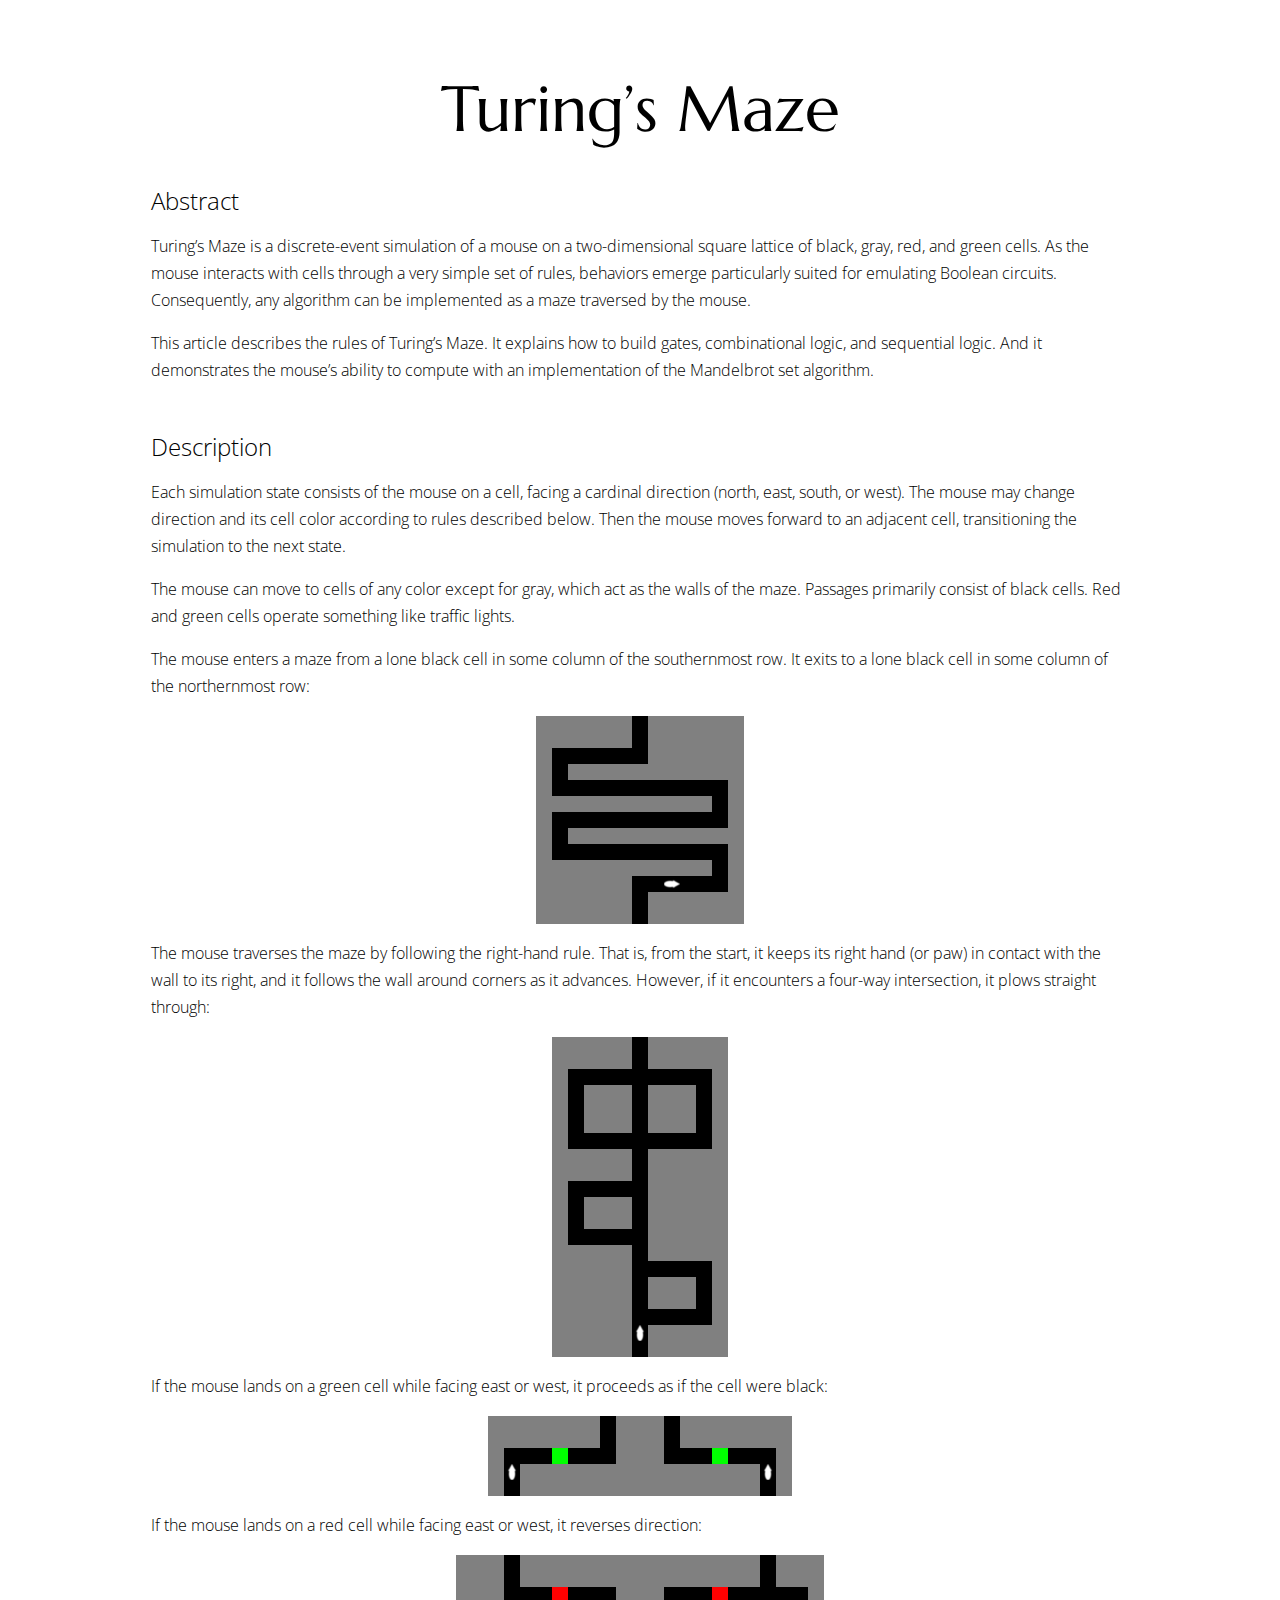
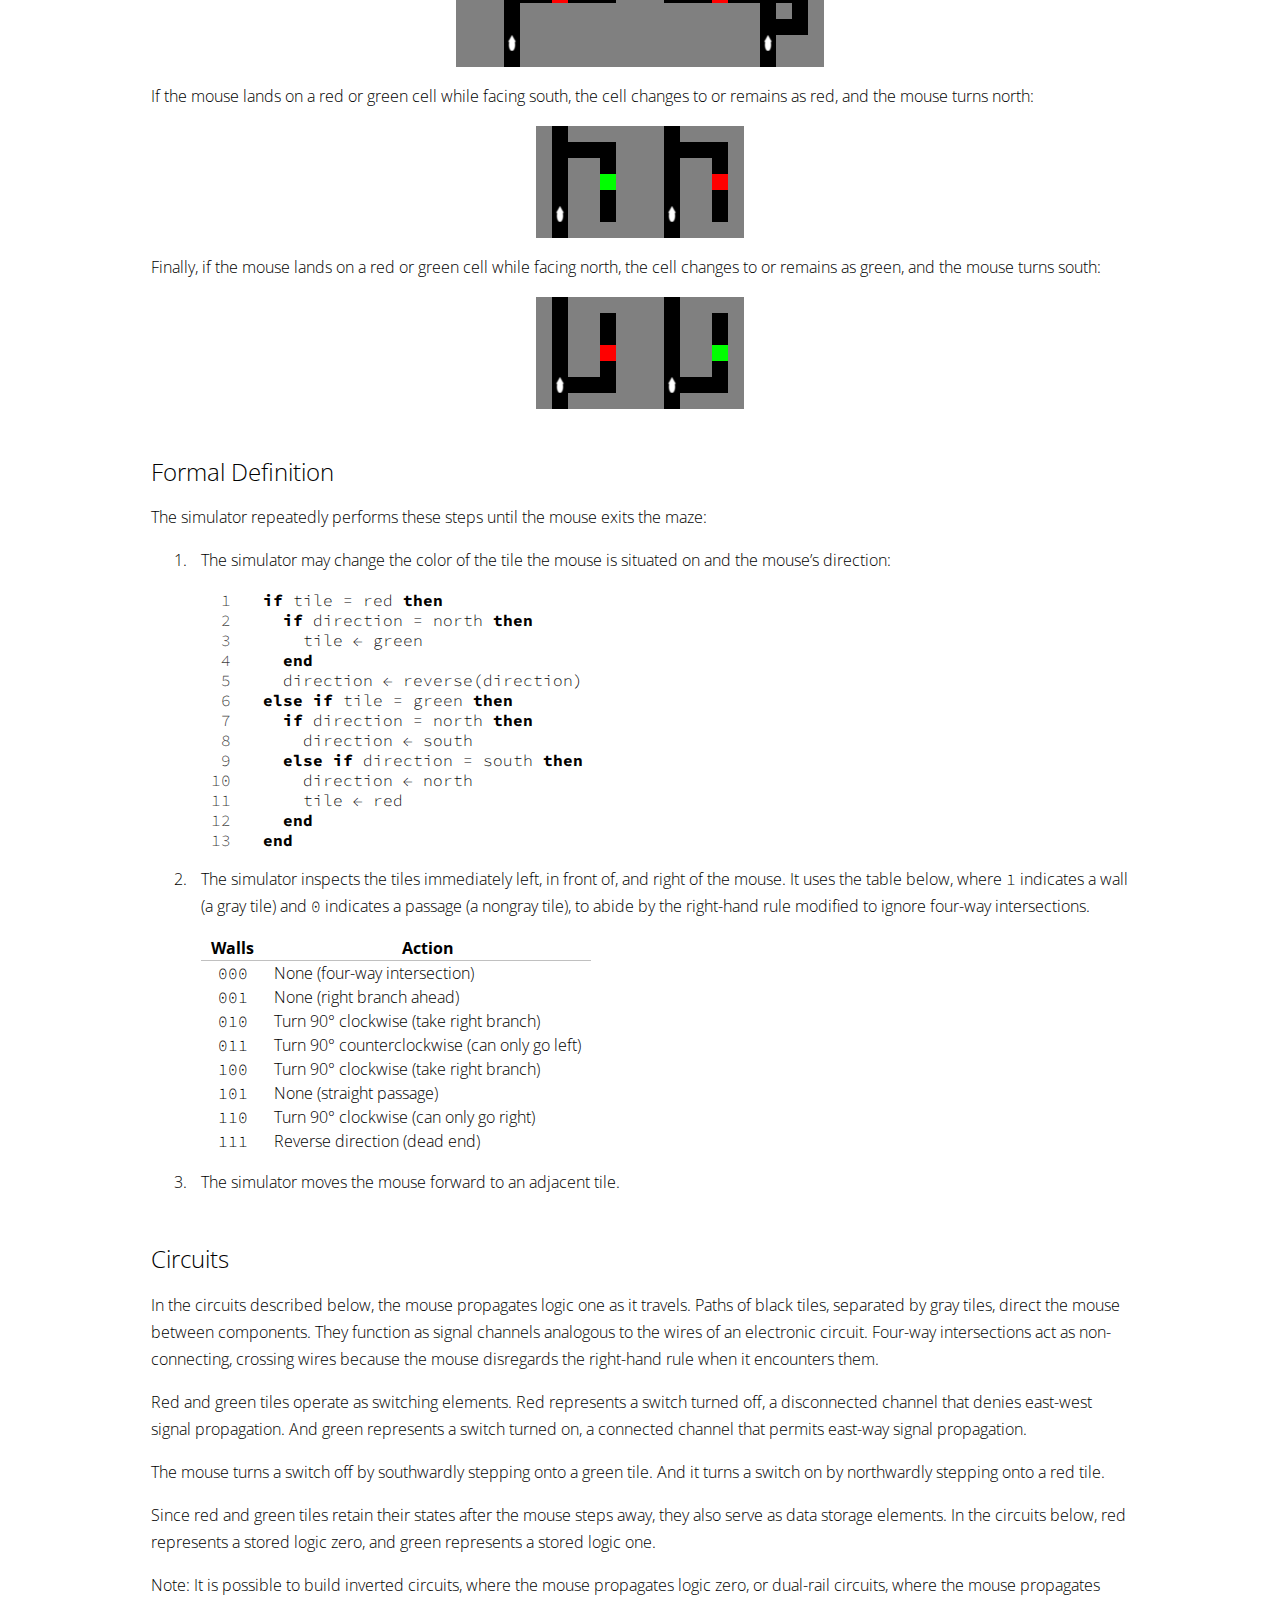
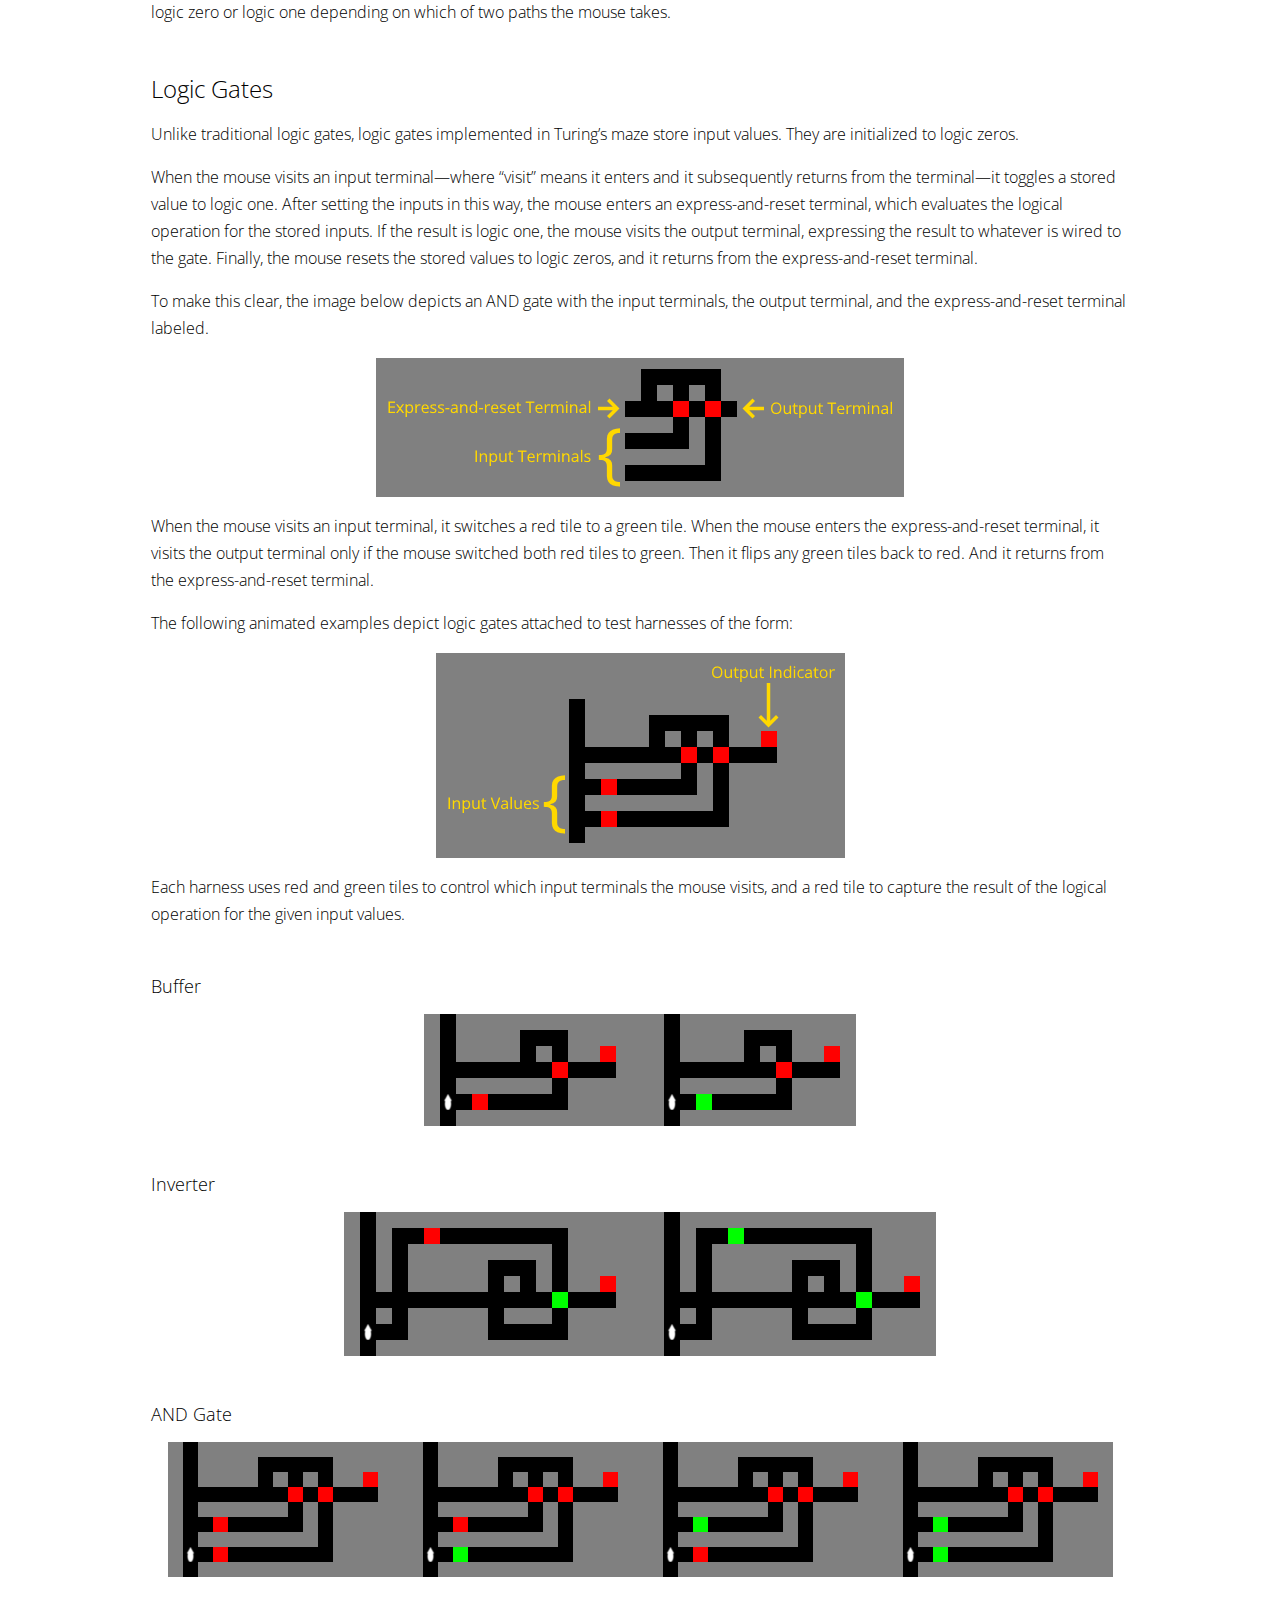
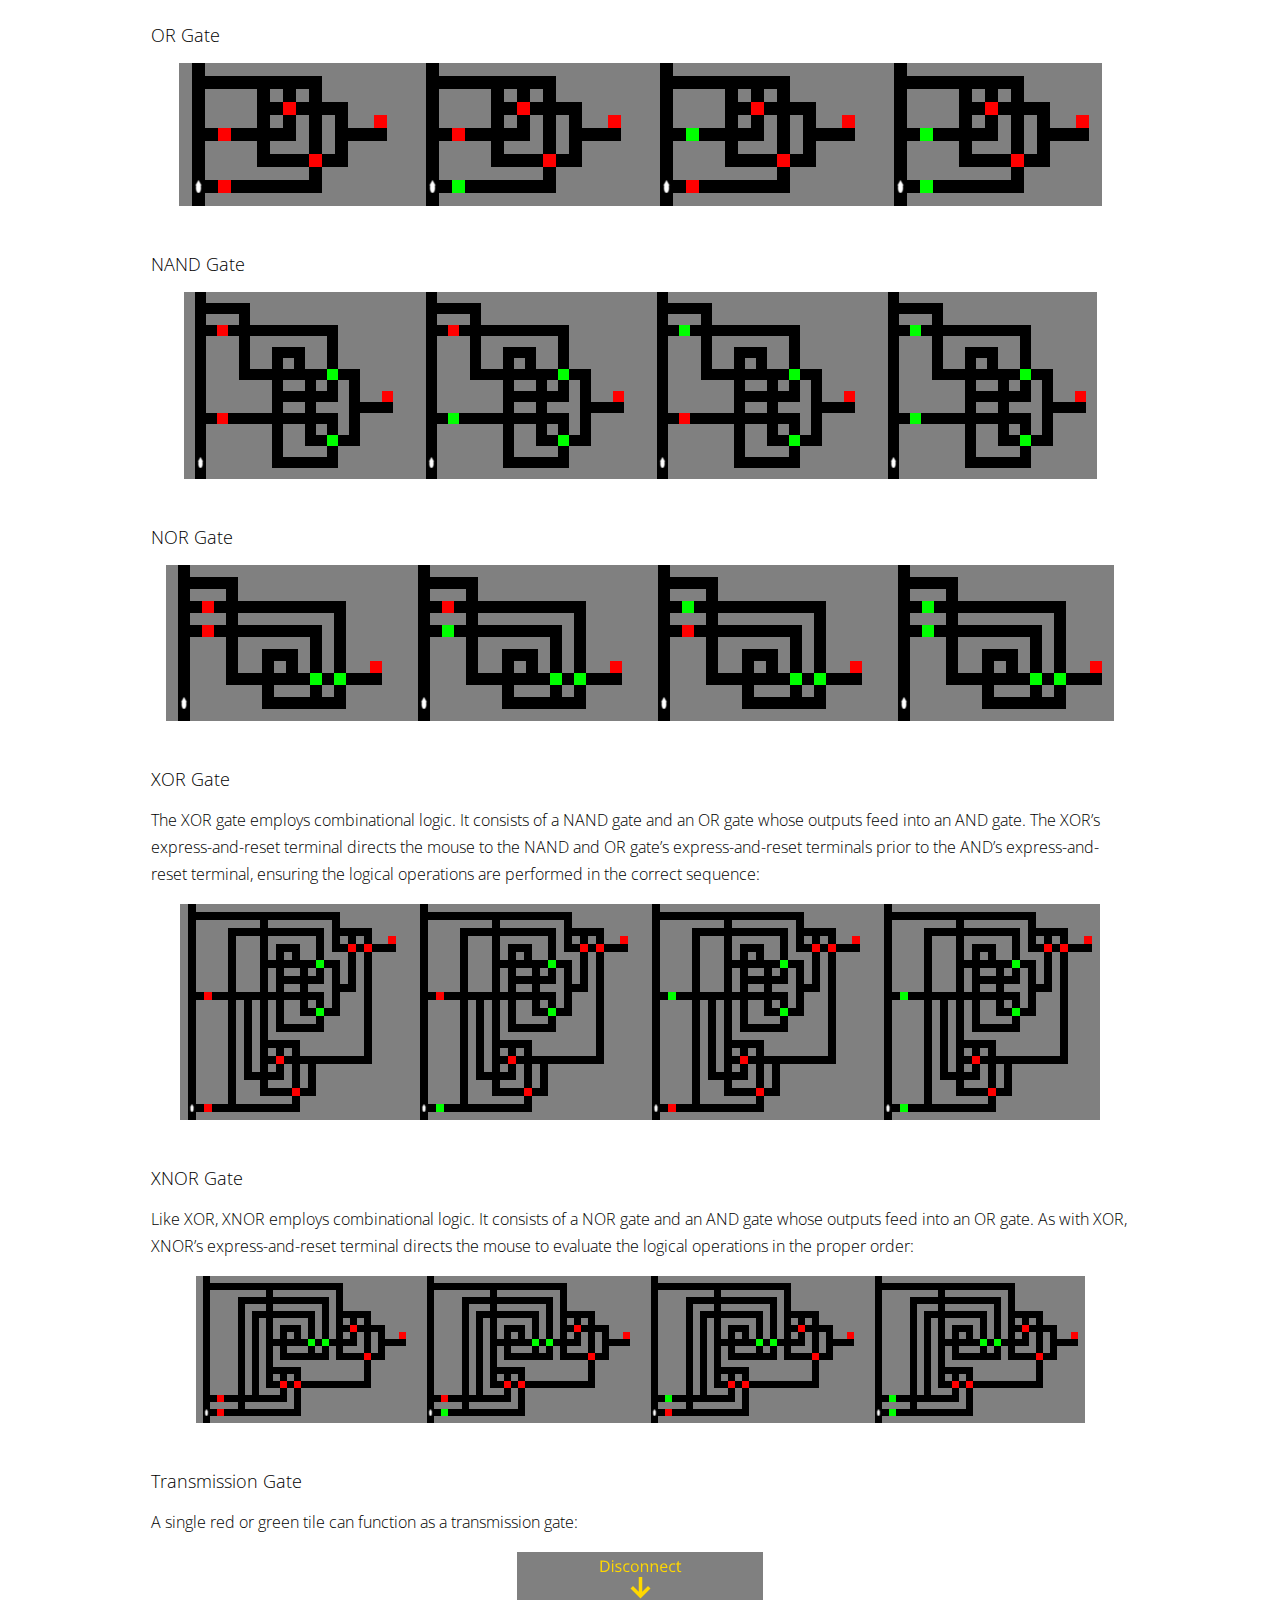
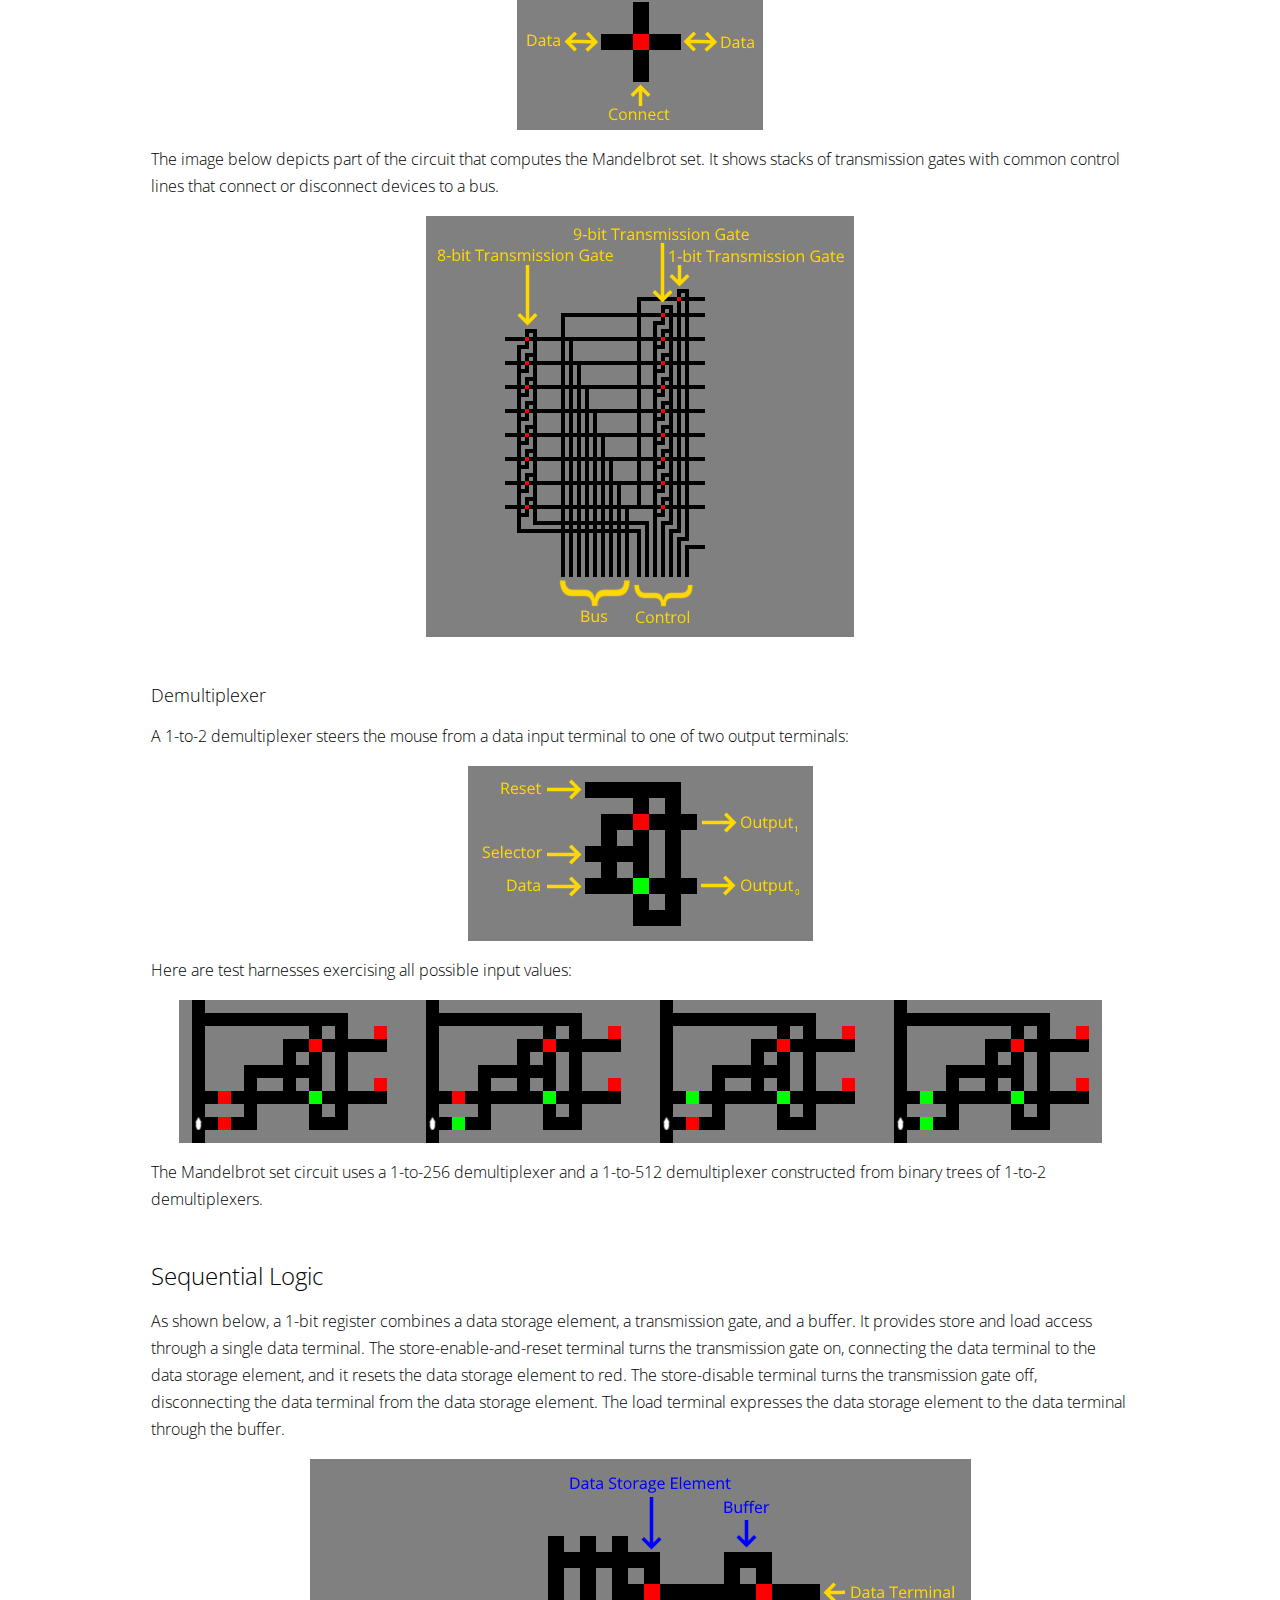
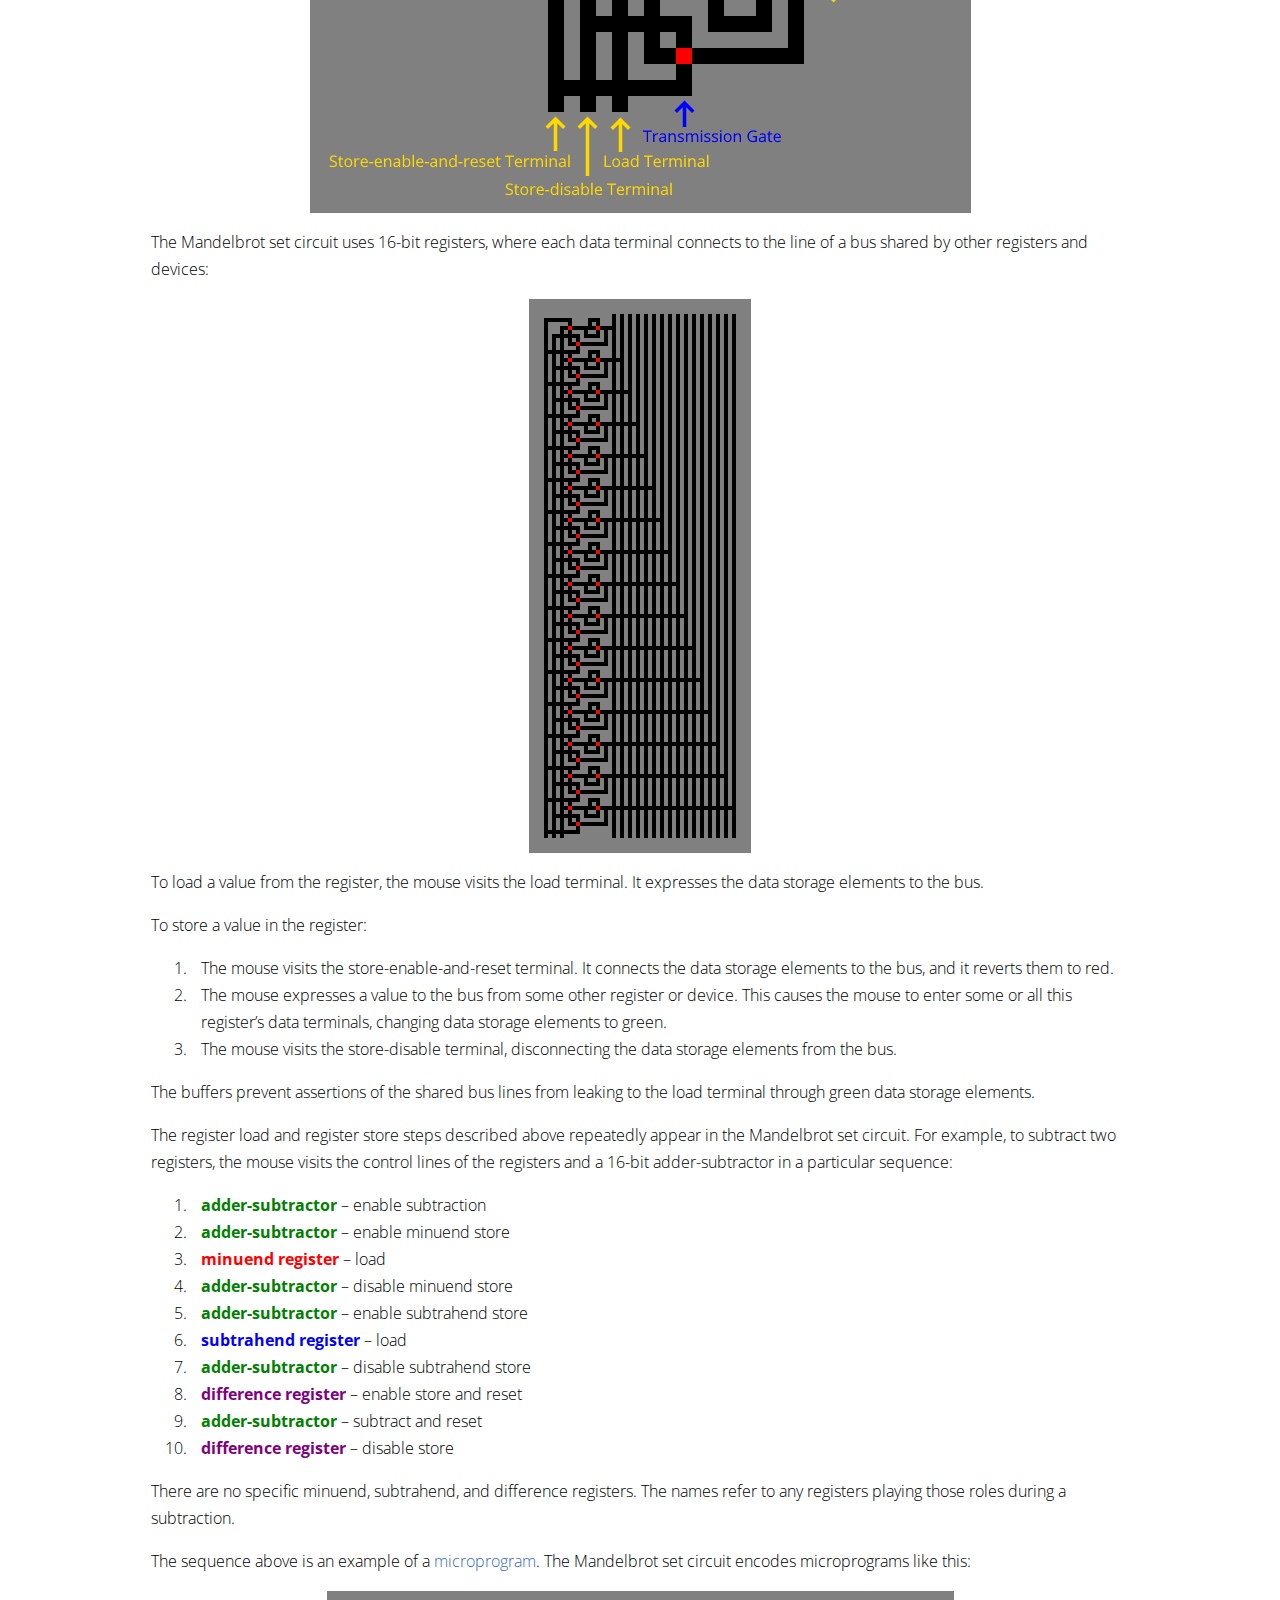
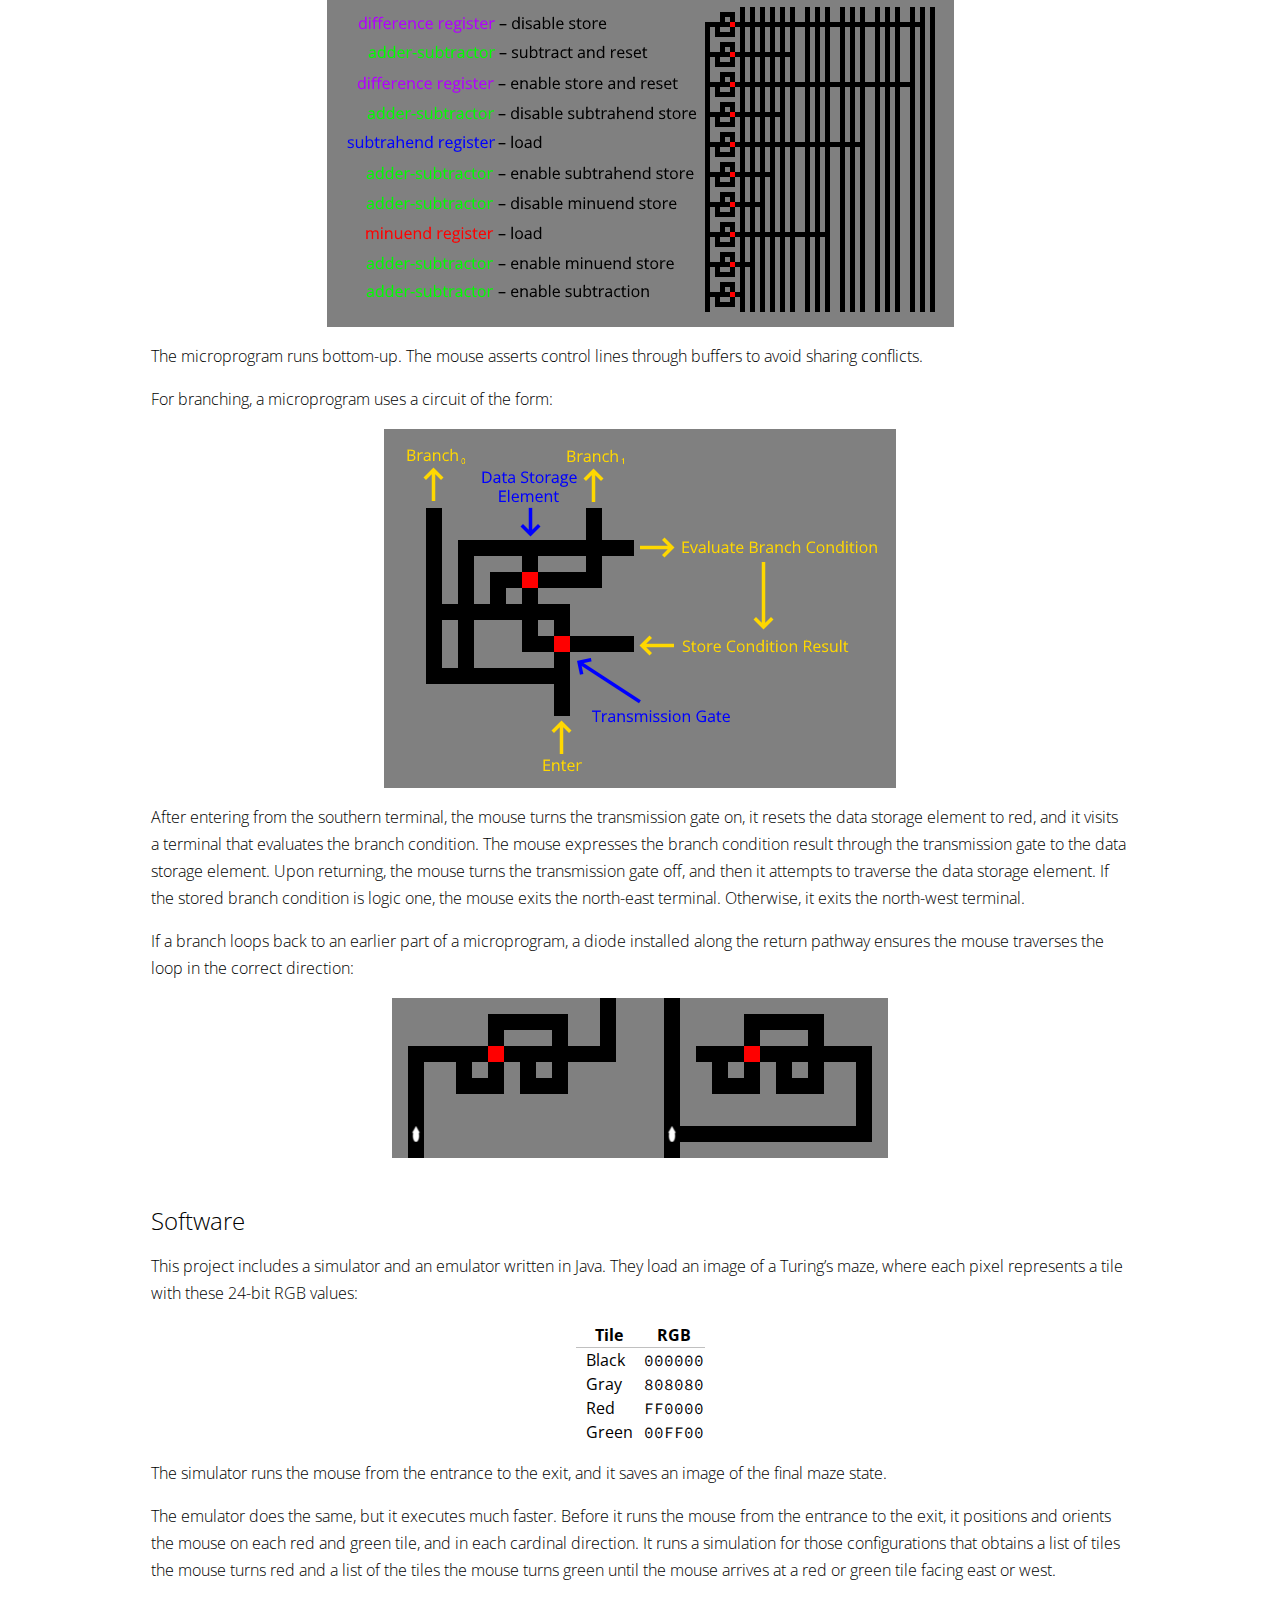
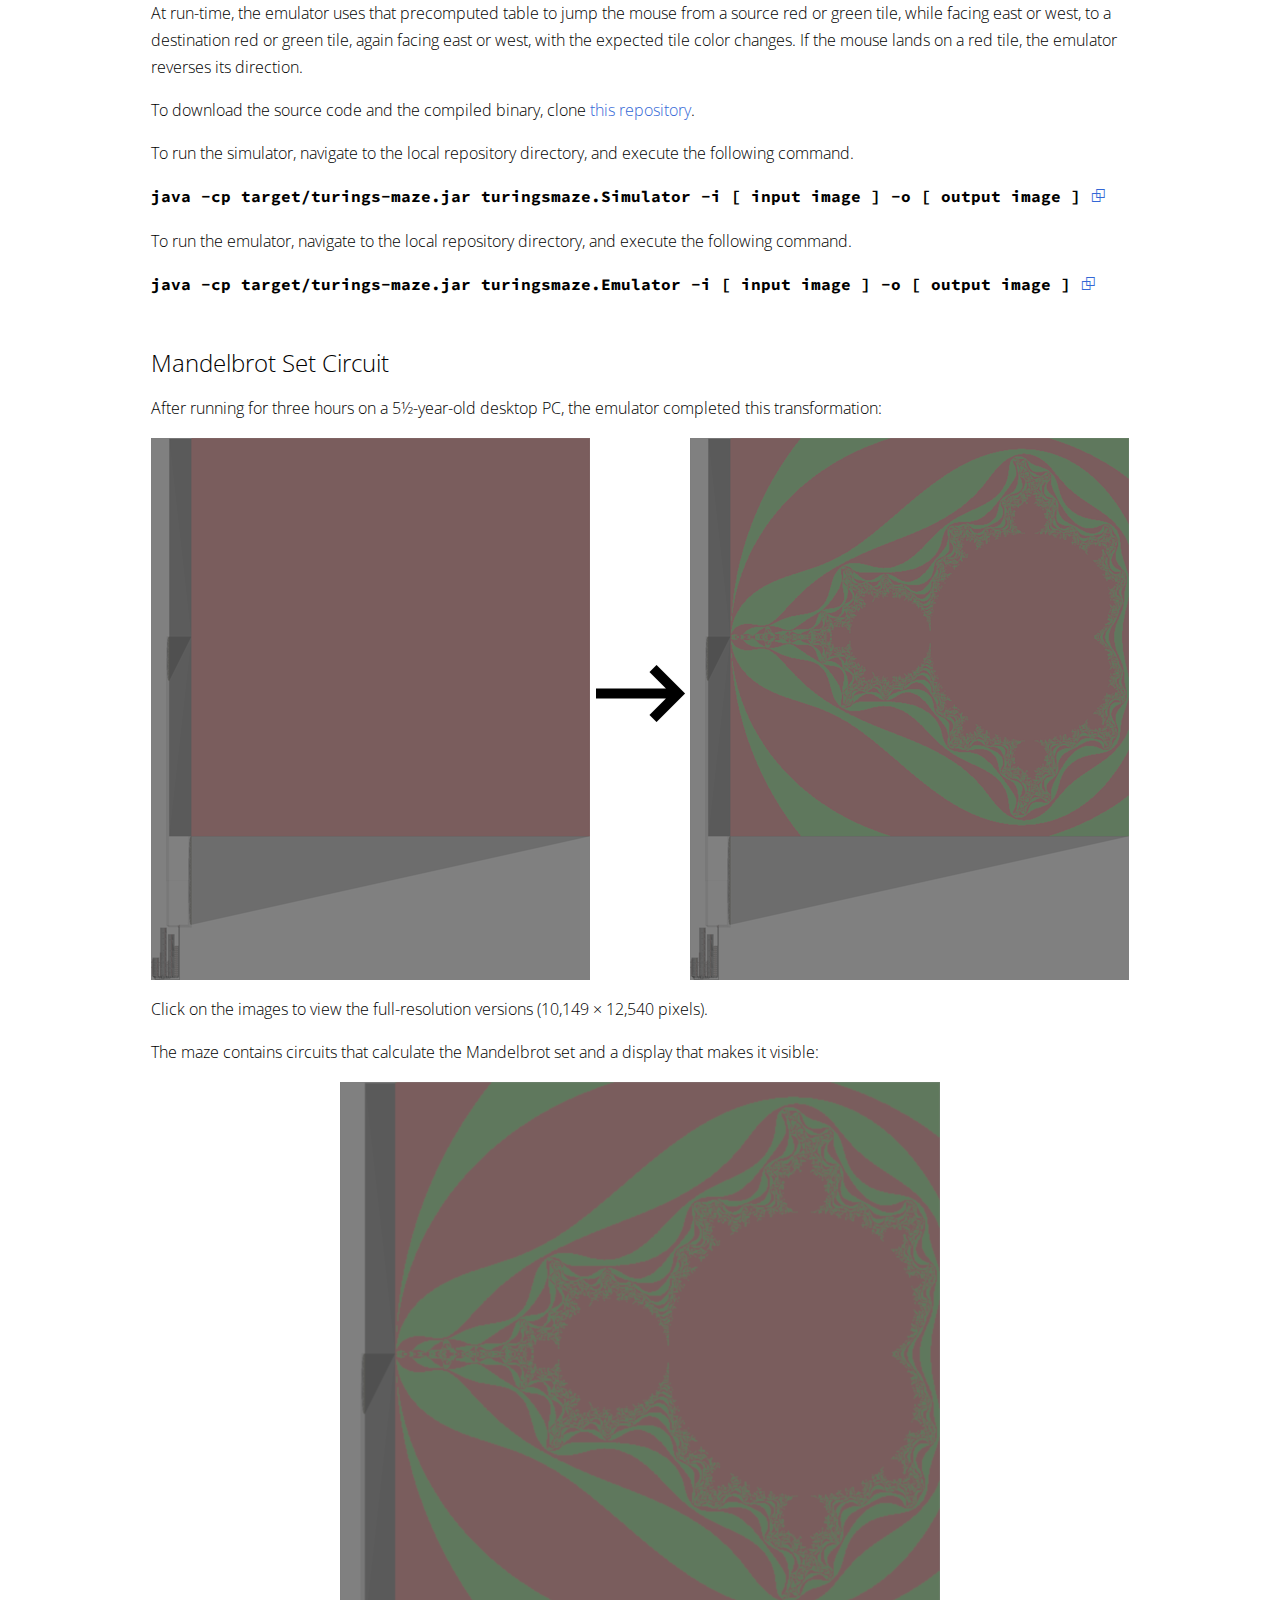
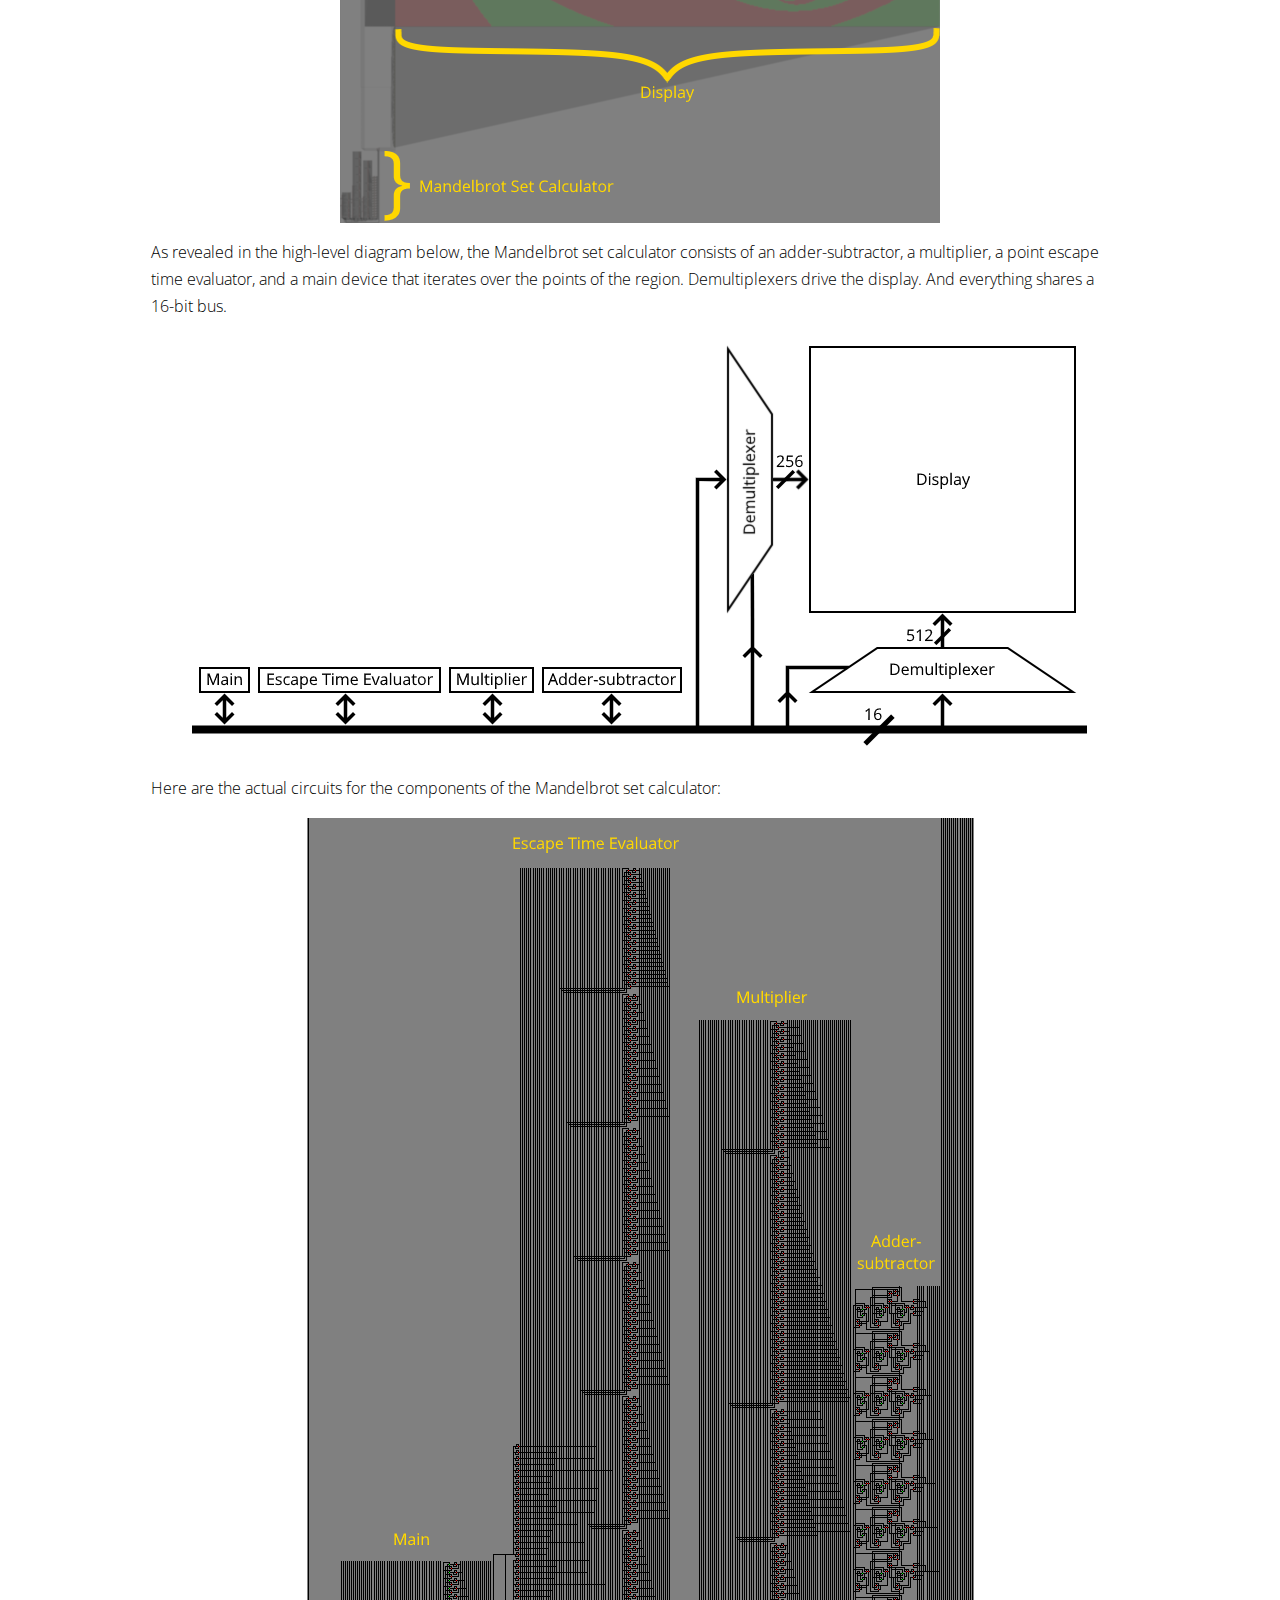
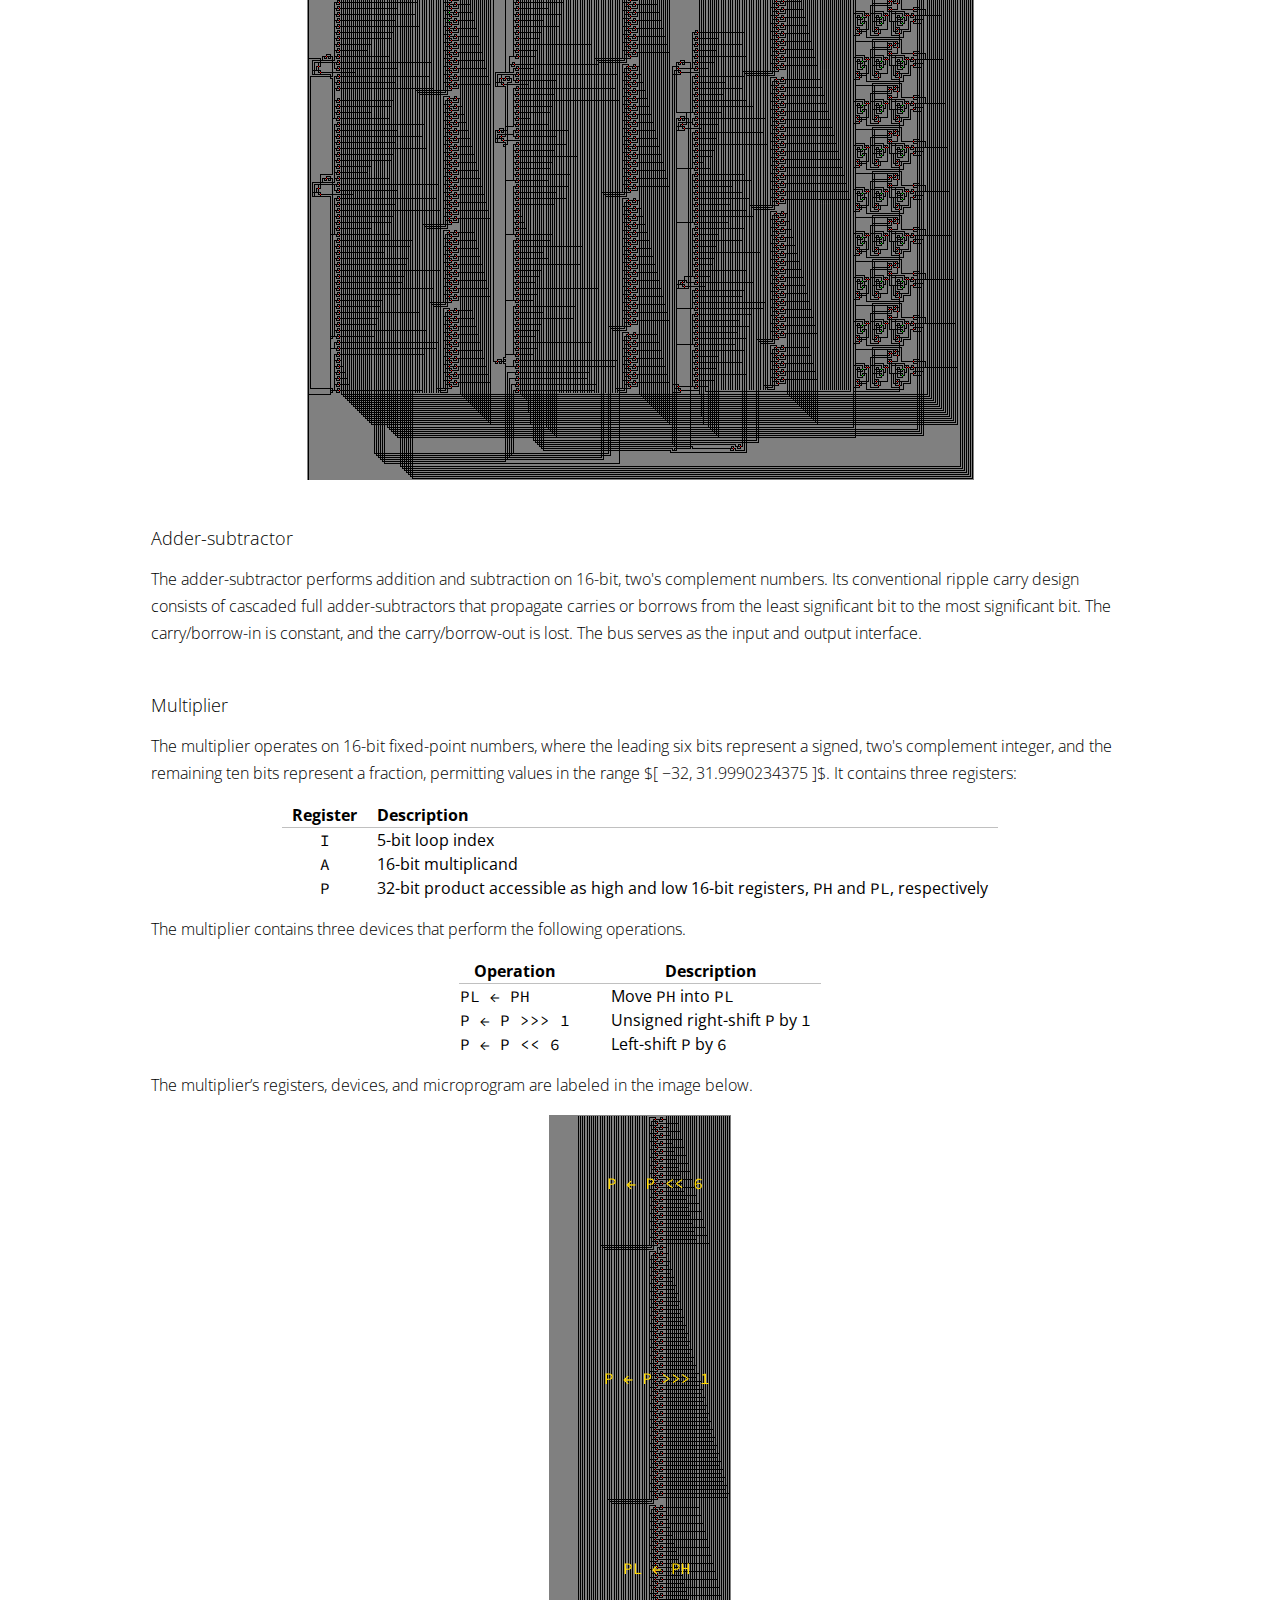
==== commit 1be07b91: "web" ====
--- a/web/index.html
+++ b/web/index.html
@@ -521,6 +521,51 @@
 
 <p>Each cell primarily consists of red tiles wired together to form a large indicator. The AND gate in the lower-left corner of each cell drives the indicator. Each AND gate’s inputs are connected to row and column lines. And the express-and-reset terminals of all the AND gates are joined.</p>
 
+<p>To turn a cell green, the mouse visits a row line, a column line, and the collective express-and-reset lines. Only the AND gate at the intersection of the row and column lines permits the mouse to reach an indicator.</p>    
+
+<p>Demultiplexers drive the row and column lines:</p> 
+
+<p><img class="centered" alt="display-demuxes" id="display-demuxes.png" src="display-demuxes.png"></p> 
+
+<p>As mentioned, the circuit takes advantage of the Mandelbrot set’s horizontal symmetry. The row demultiplexer reflects the computed upper half into the lower half.</p> 
+
+
+<h1 id="other-representations"><a class="header" href="#other-representations">Other Representations</a></h1>
+
+<p>Turing’s maze can be modeled as a <a href="https://en.wikipedia.org/wiki/Cellular_automaton" target="_blank">cellular automaton</a> with sixteen cell states:</p>
+
+[ pic of 16 tiles ] 
+
+<p>The rules that produce a new generation&mdash;which apply to the entire grid simultaneously&mdash;change only those few cells with the mouse in their neighborhood.</p>
+
+<p>It is also possible to model Turing’s maze as a <a href="https://en.wikipedia.org/wiki/Turmite" target="_blank">turmite</a> with forty-eight meta tiles:</p> 
+
+[ pic of 48 tiles ] 
+
+<p>Since the meta tiles include the proximate maze walls, the turmite needs only the current meta tile and its direction when deciding what to do.</p> 
+
+
+<h1 id="universality"><a class="header" href="#universality">Universality</a></h1>
+
+<p>A medium is <a href="https://en.wikipedia.org/wiki/Turing_completeness" target="_blank">Turing-complete</a> if it can compute every Turing-computable function. Put another way, if it can replicate the functionality of <span class="underline">all</span> Turing machines. This section considers if Turing’s maze is such a medium.</p>
+
+<p>When a Turing machine runs, it allocates a finite amount of tape. But it is not possible to anticipate how much tape an arbitrary algorithm requires. As such, a Turing machine needs an unlimited supply. And importantly, the region of tape not containing the algorithm must be blank. This precludes the possibility that the algorithm is just an infinite lookup table that creates the illusion of computation.</p>
+
+<p>Turing’s maze can emulate tape cells and the head with constructs built around the red and green data storage tiles, like the registers described above. But it needs infinite cells, which means a maze of infinite width. In such a hypothetical maze, if the mouse traverses the entrance to the exit, then it still covers a finite distance. How far it voyages into the limitless tape depends on the algorithm.</p>
+
+<p>Consider the reverse: a Turing machine capable of simulating any Turing’s maze. Encoding an infinitely wide maze onto the tape would fill it up. That violates the rule mentioned above: the algorithm must initially fit on a finite region of tape. However, it is possible to build a Turing machine that extends the maze on-demand. If the mouse reaches the maze’s edge, that machine would append more cell constructs. Such a machine would be universal because it can be initialized with a Turing’s maze representing any Turing-computable function.</p> 
+
+<p>But expansion is not an inherent property of Turing’s maze. The mouse cannot dig out new passages. The only way to achieve the effect is to impose it externally. Consequently, Turing’s maze is best described as <a href="https://en.wikipedia.org/wiki/Turing_completeness#Formal_definitions" target="_blank">&ldquo;weakly universal&rdquo;</a> rather than Turing-complete. Meaning, it can compute any algorithm, but some algorithms require a maze specified by repeating yet infinite information.</p> 
+
+<p>Since Turing’s maze is universal, mazes exist for which it is not possible to determine if the mouse can traverse the entrance to the exit. This follows from the <a href="https://en.wikipedia.org/wiki/Halting_problem" target="_blank">halting problem</a>.</p> 
+
+ 
+<h1 id="reversibility"><a class="header" href="#reversibility">Reversibility</a></h1>
+
+<p>A Turing's maze is reversible if the mouse can change the color of a red or green tile at most once. Circuits with that constraint consist of one-time-use logic gates that lack reset paths. They can perform combinational logic, but not sequential logic. The red and green tiles within the gates store applied inputs. That enables the mouse to propagate inputs back to their origins in a reverse simulation.</p>
+
+<p>While reversible Turing’s maze does not permit sequential logic, its effect can be attained by repeating combinational logic. A hypothetical maze containing an infinite chain of combinational logic could perform any algorithm. This implies that reversible Turing’s maze is also &ldquo;weakly universal&rdquo;.</p>
+
 <hr>
 <table class="copyright">
 <tr><td><p class="copyright">&copy; 2023 meatfighter.com<br>This content is licensed under <a href="http://creativecommons.org/licenses/by-sa/4.0/?ref=chooser-v1" target="_blank" rel="license noopener noreferrer" style="display:inline-block;">CC BY-SA 4.0<img style="height:22px!important;margin-left:3px;vertical-align:text-bottom;" src="https://mirrors.creativecommons.org/presskit/icons/cc.svg?ref=chooser-v1" alt="CC"><img style="height:22px!important;margin-left:3px;vertical-align:text-bottom;" src="https://mirrors.creativecommons.org/presskit/icons/by.svg?ref=chooser-v1" alt="BY"><img style="height:22px!important;margin-left:3px;vertical-align:text-bottom;" src="https://mirrors.creativecommons.org/presskit/icons/sa.svg?ref=chooser-v1" alt="SA"></a></p></td><td><p class="home"><a href="https://meatfighter.com">Home</a></p></td></tr>
--- a/web/style.css
+++ b/web/style.css
@@ -128,6 +128,10 @@
 
 span.nowrap {
     white-space: nowrap;
+}
+
+span.underline {
+    text-decoration: underline;
 }
 
 span.mono {
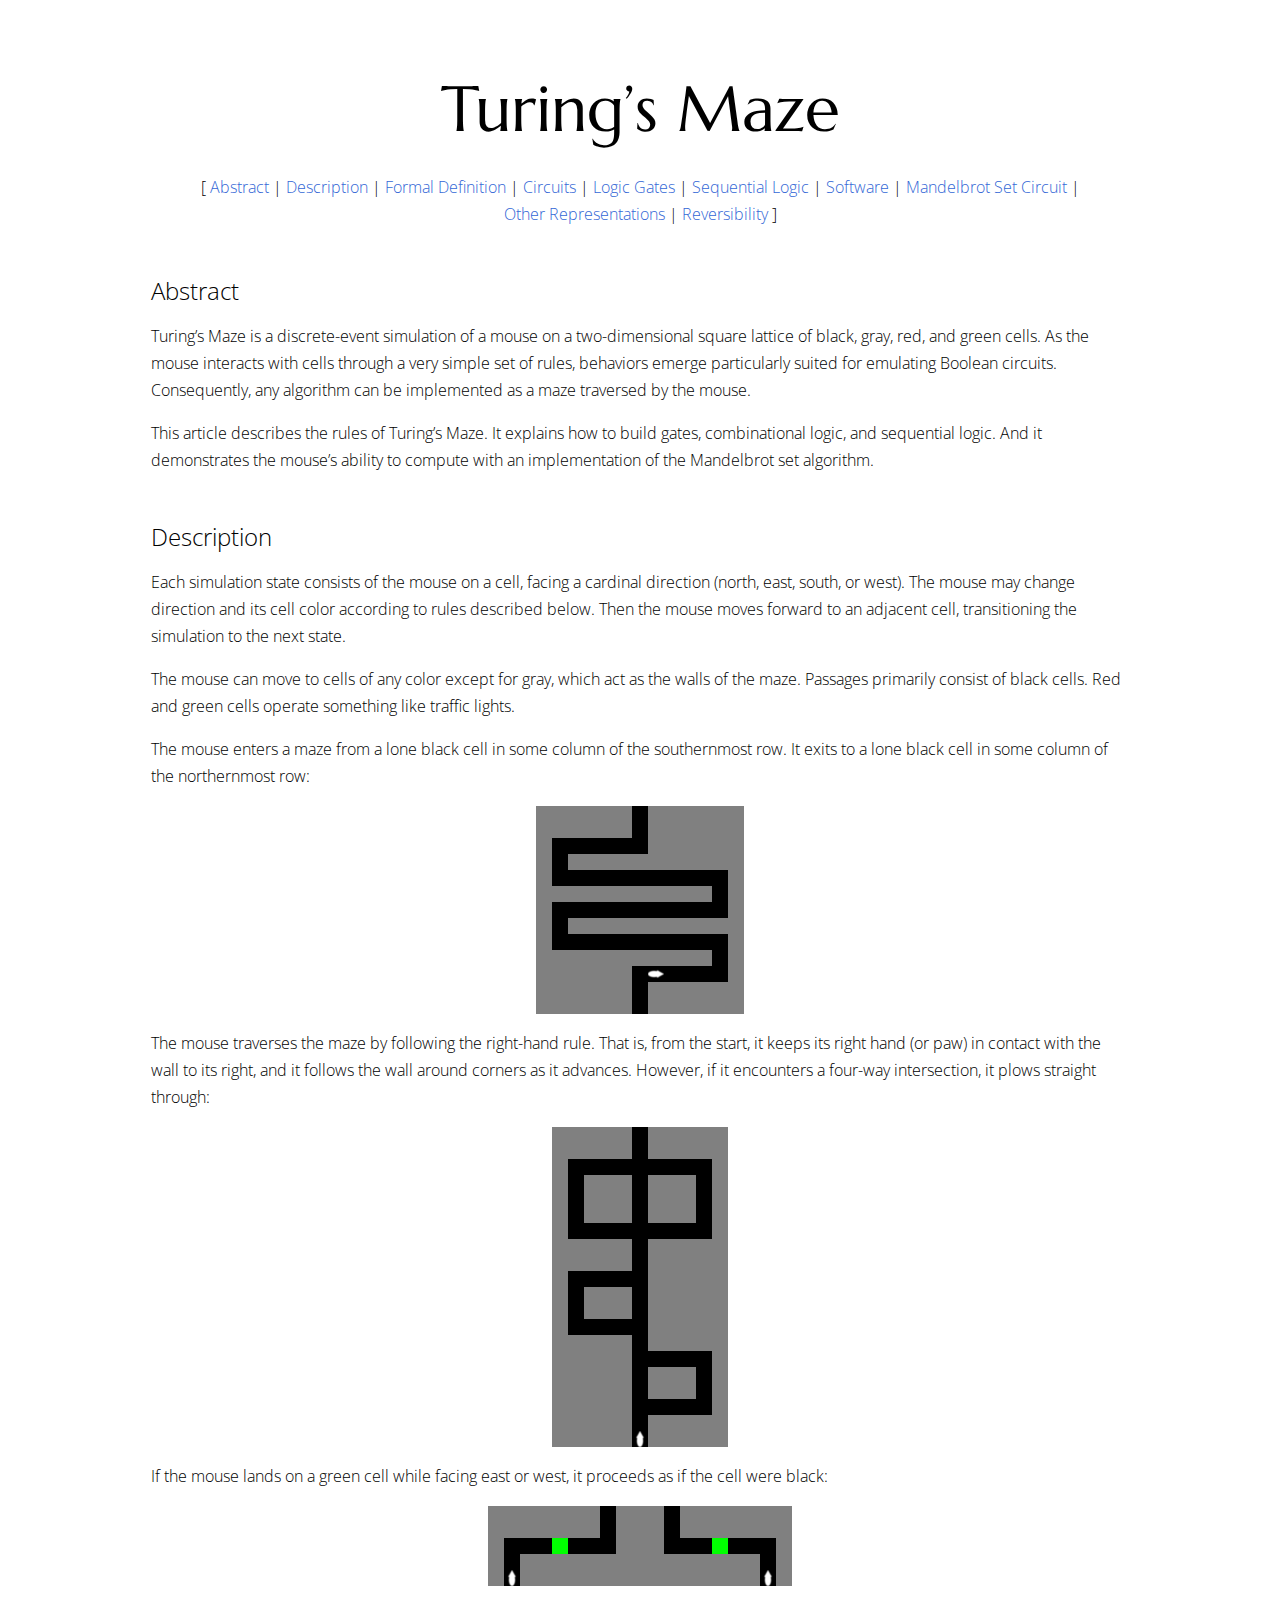
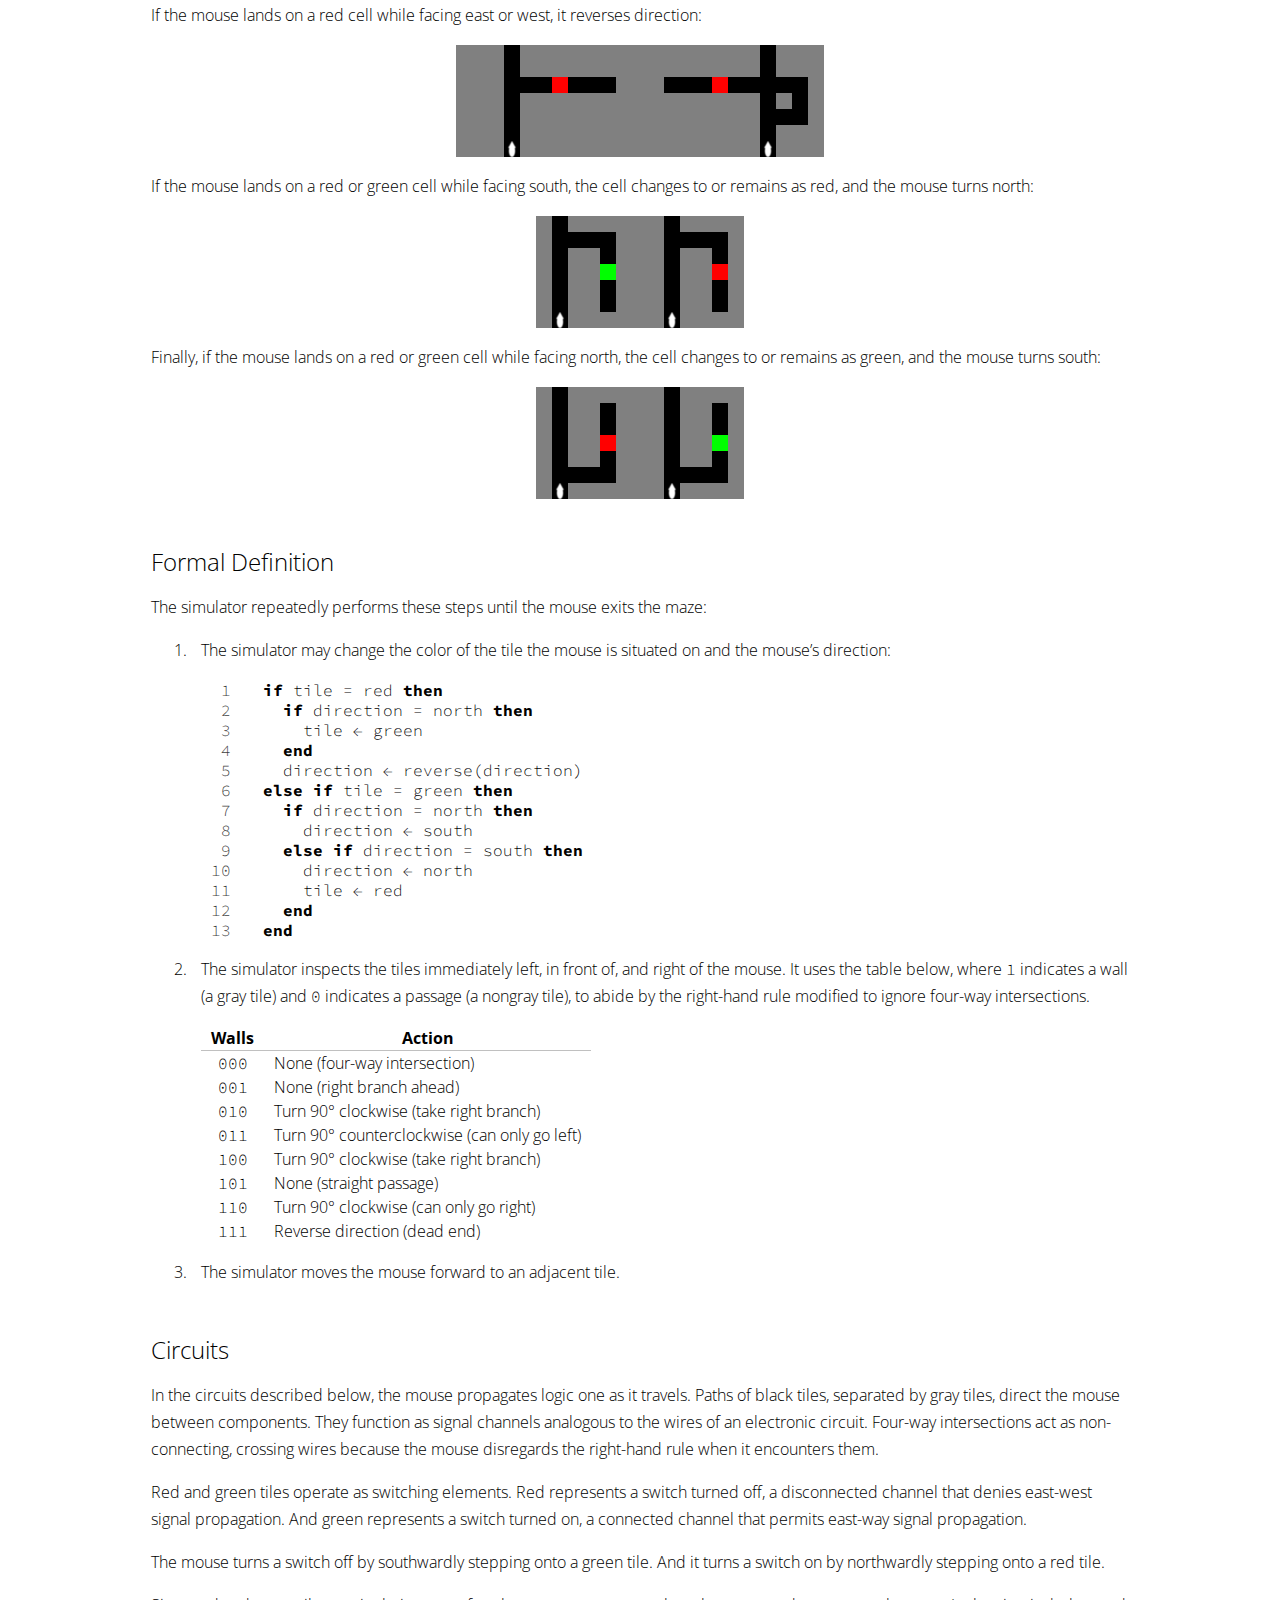
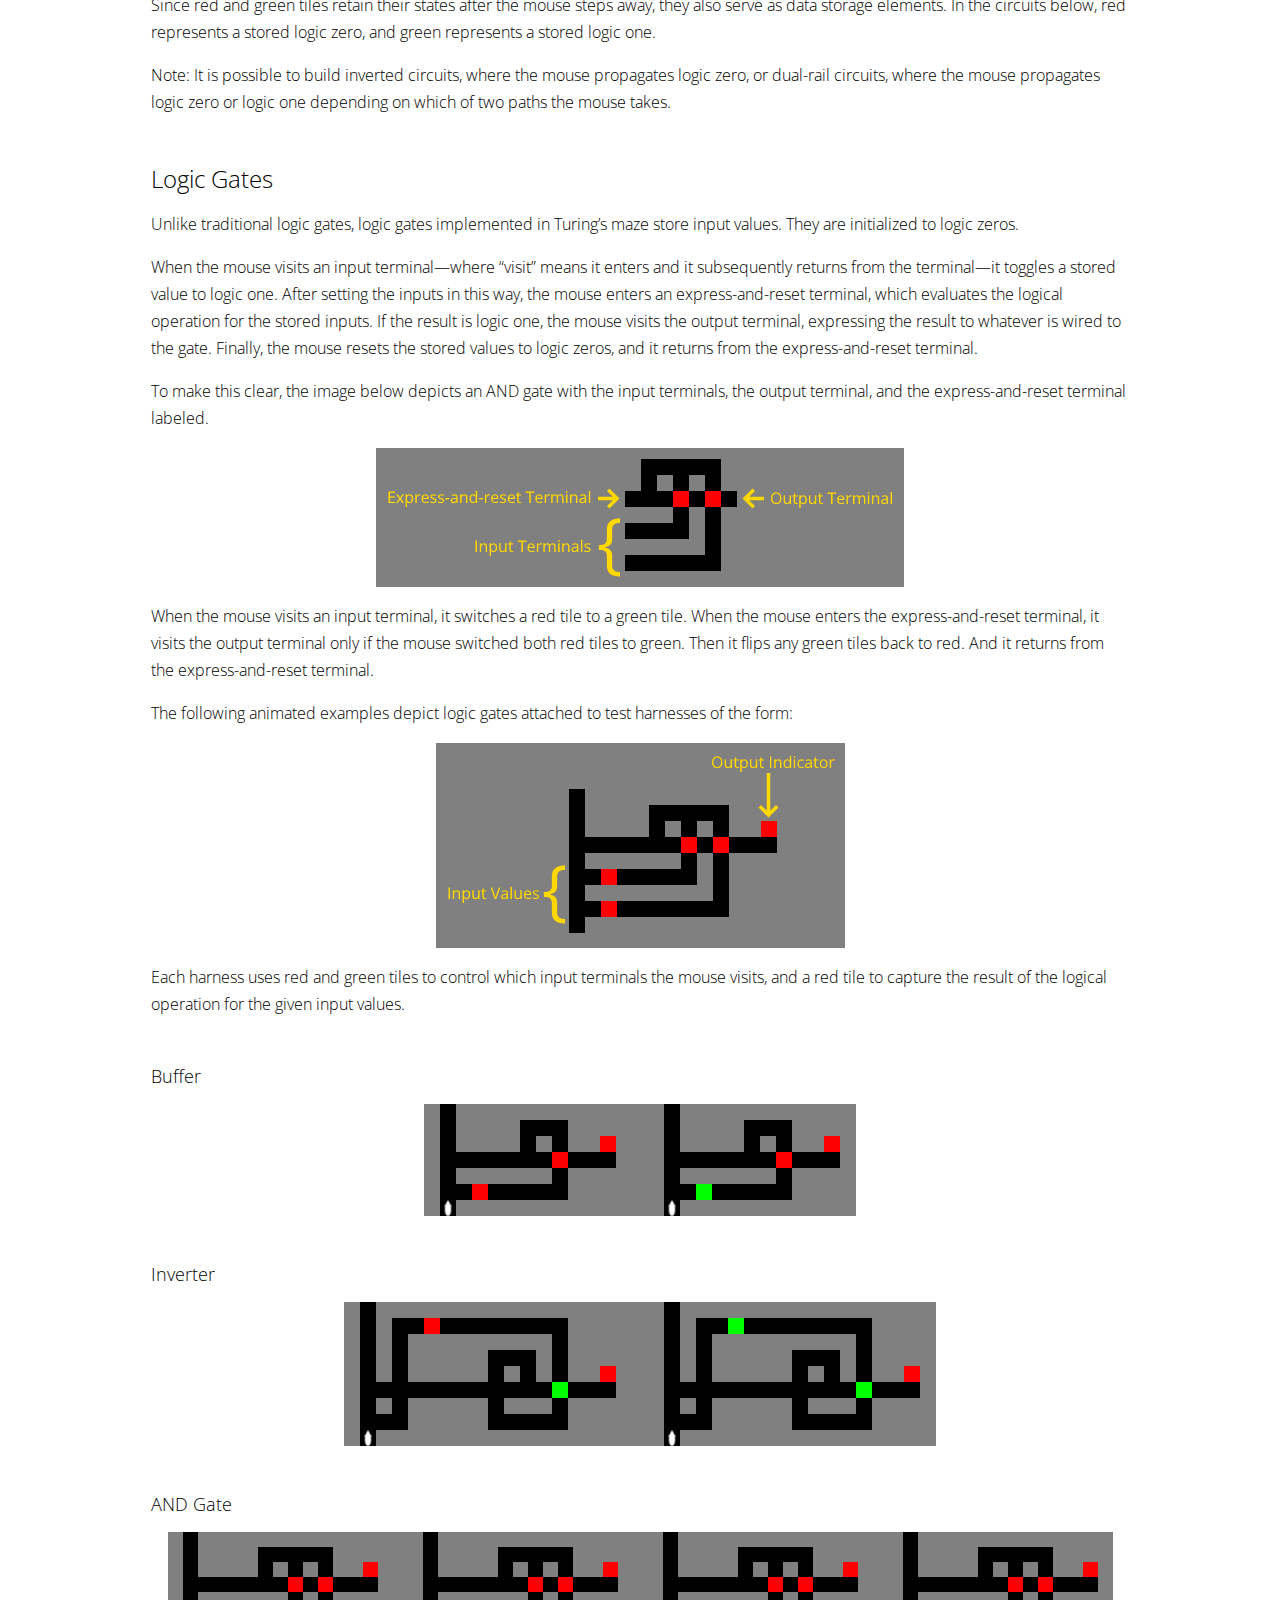
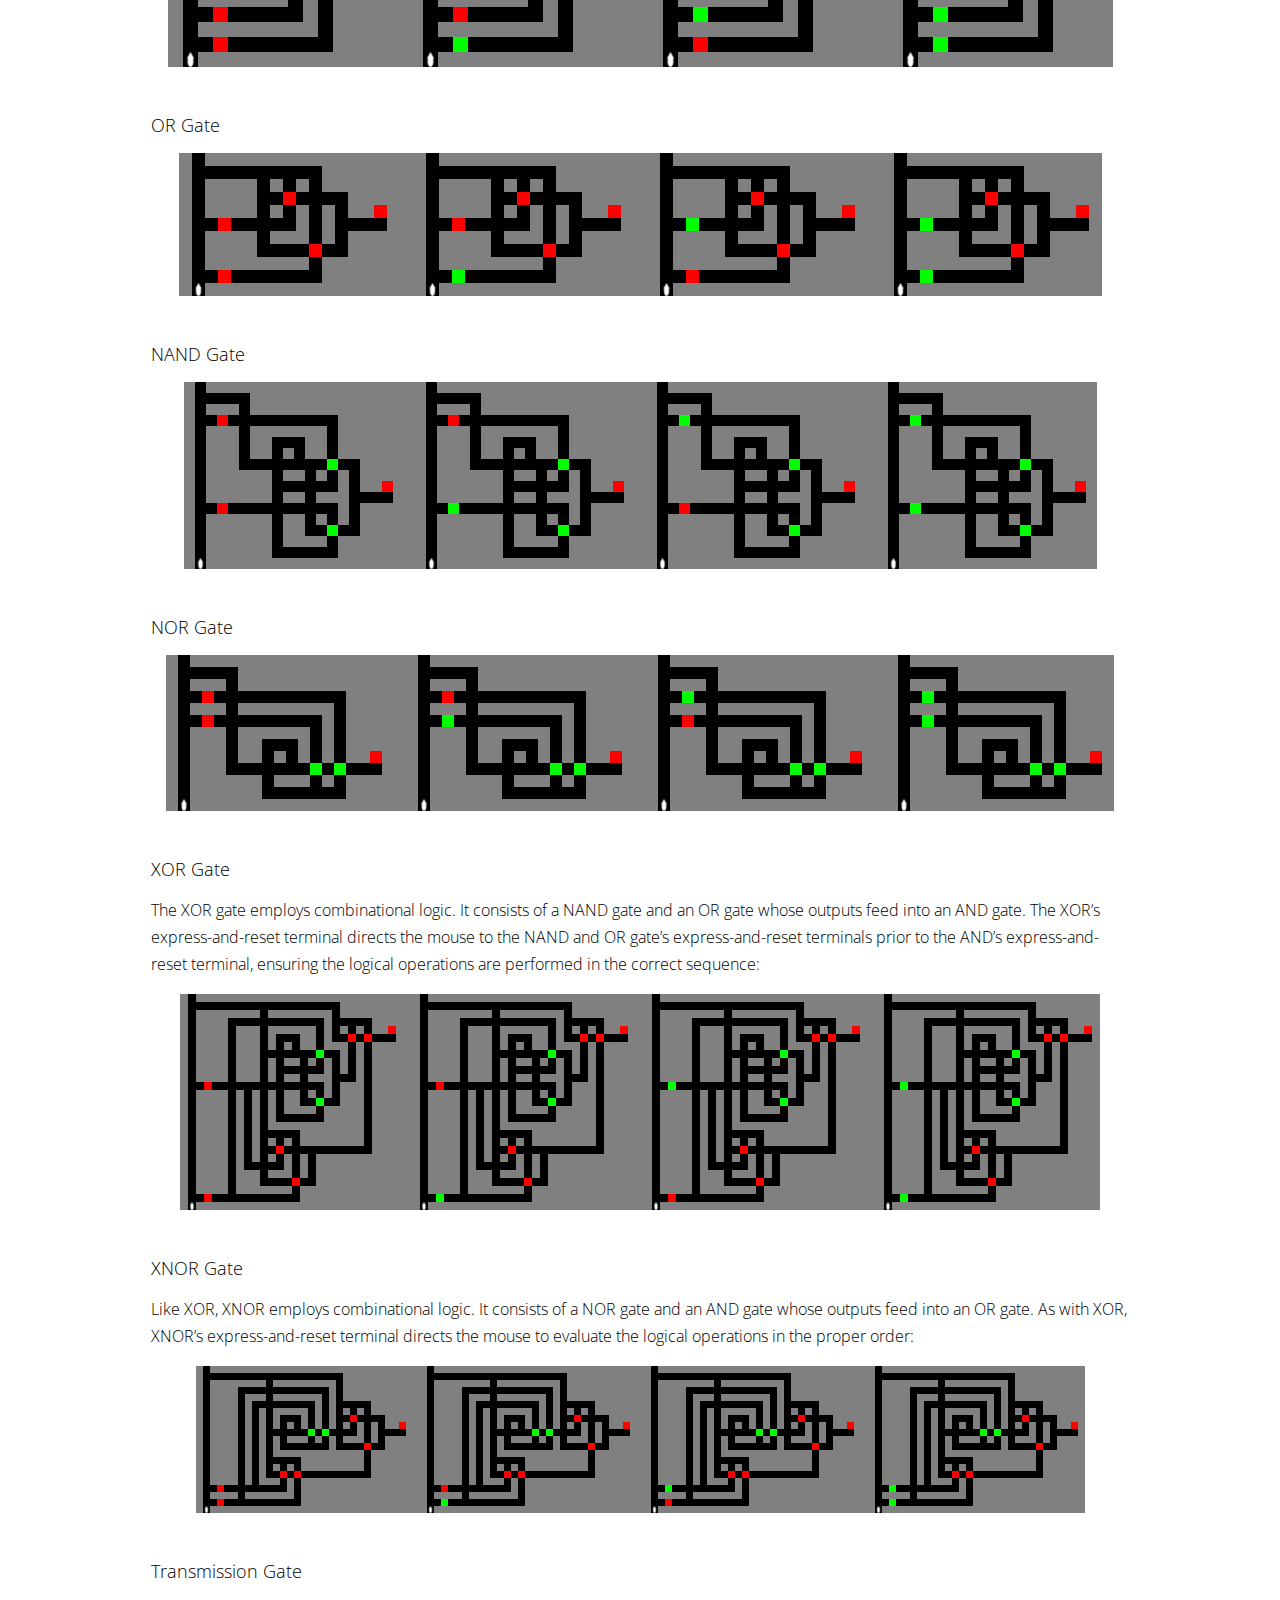
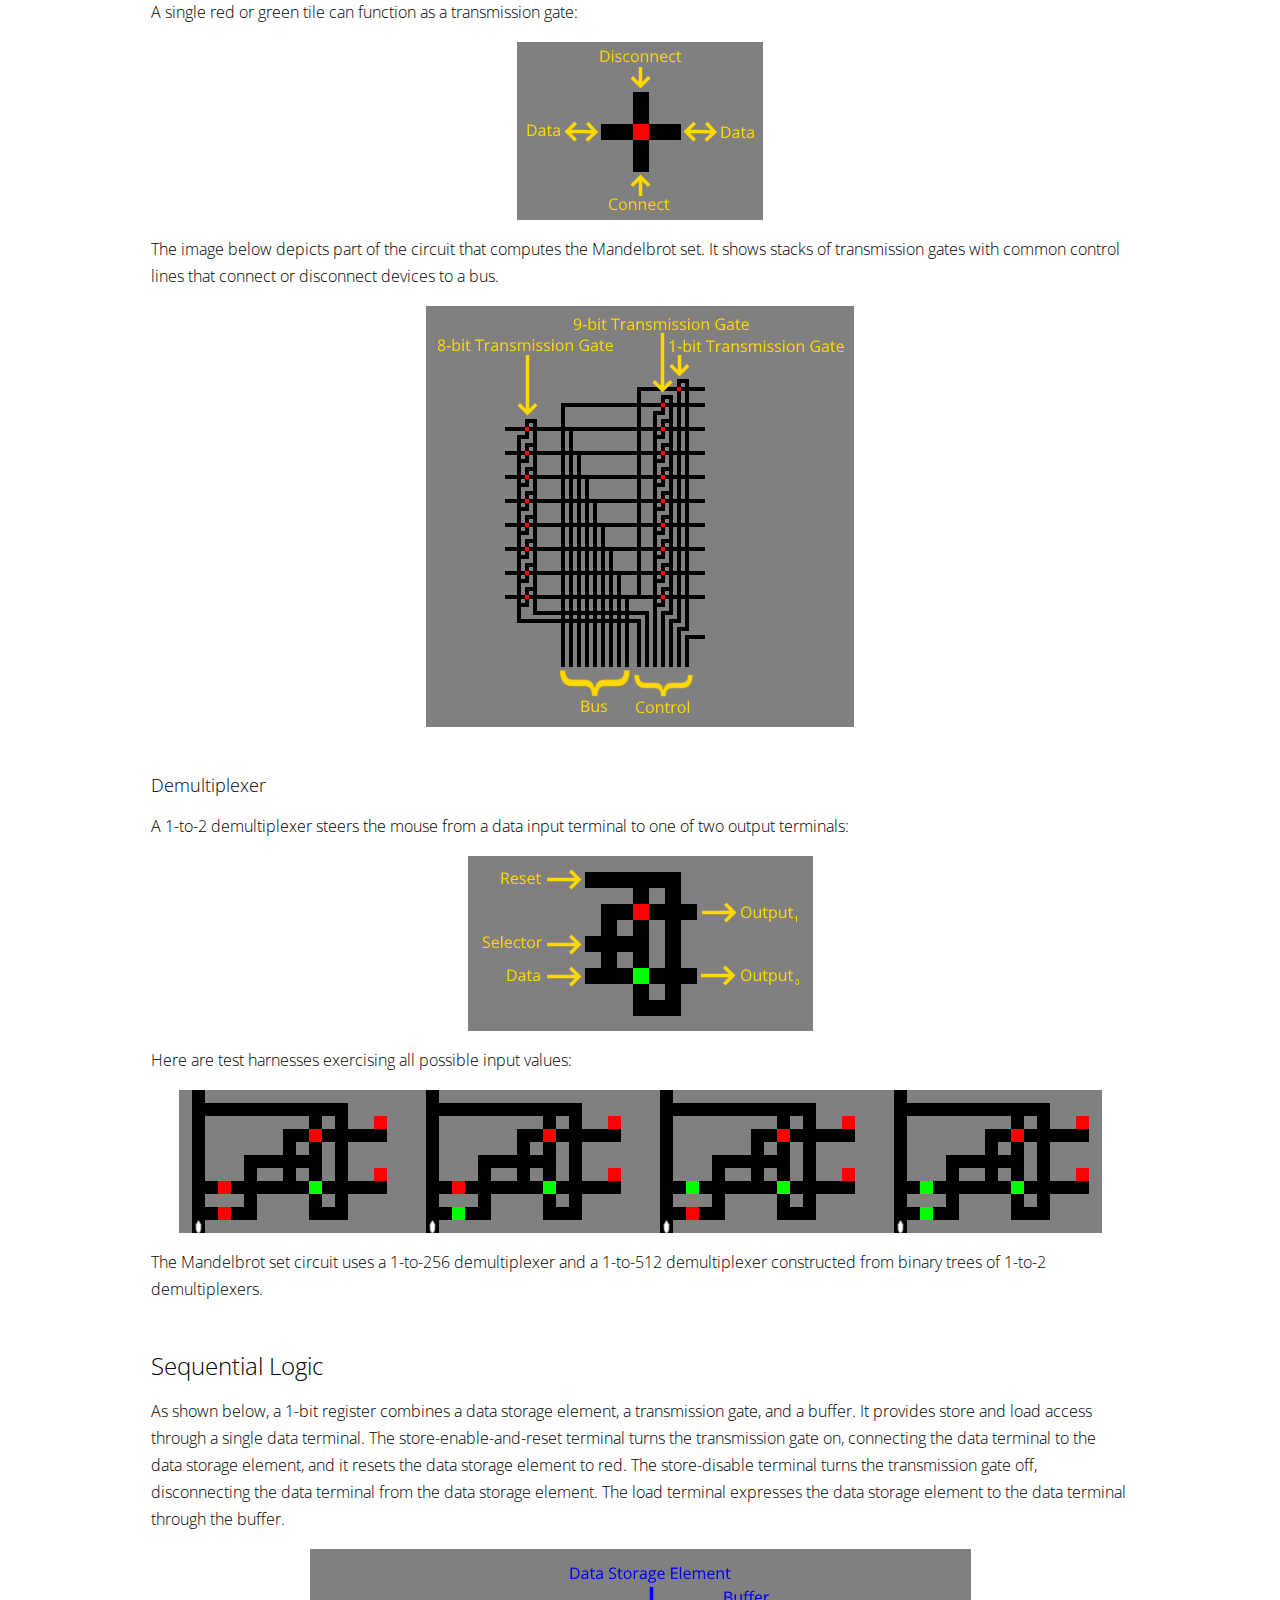
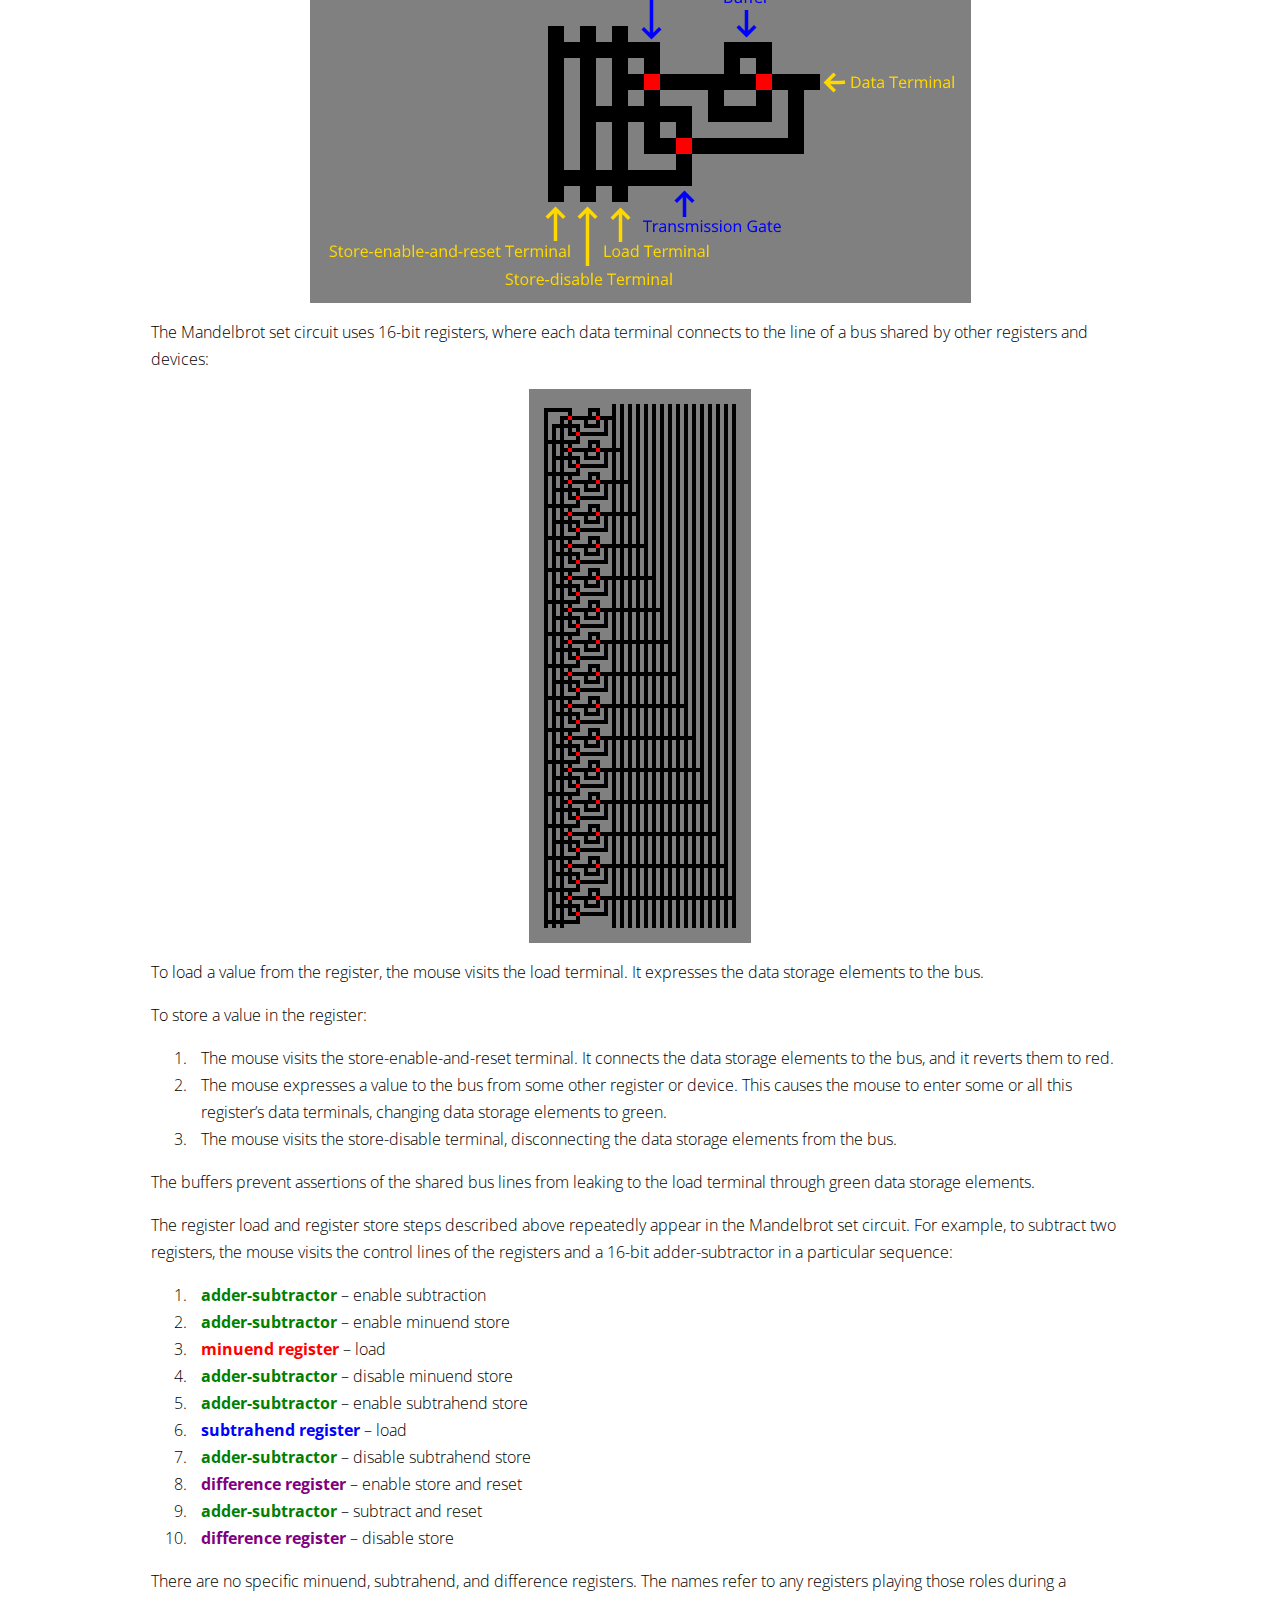
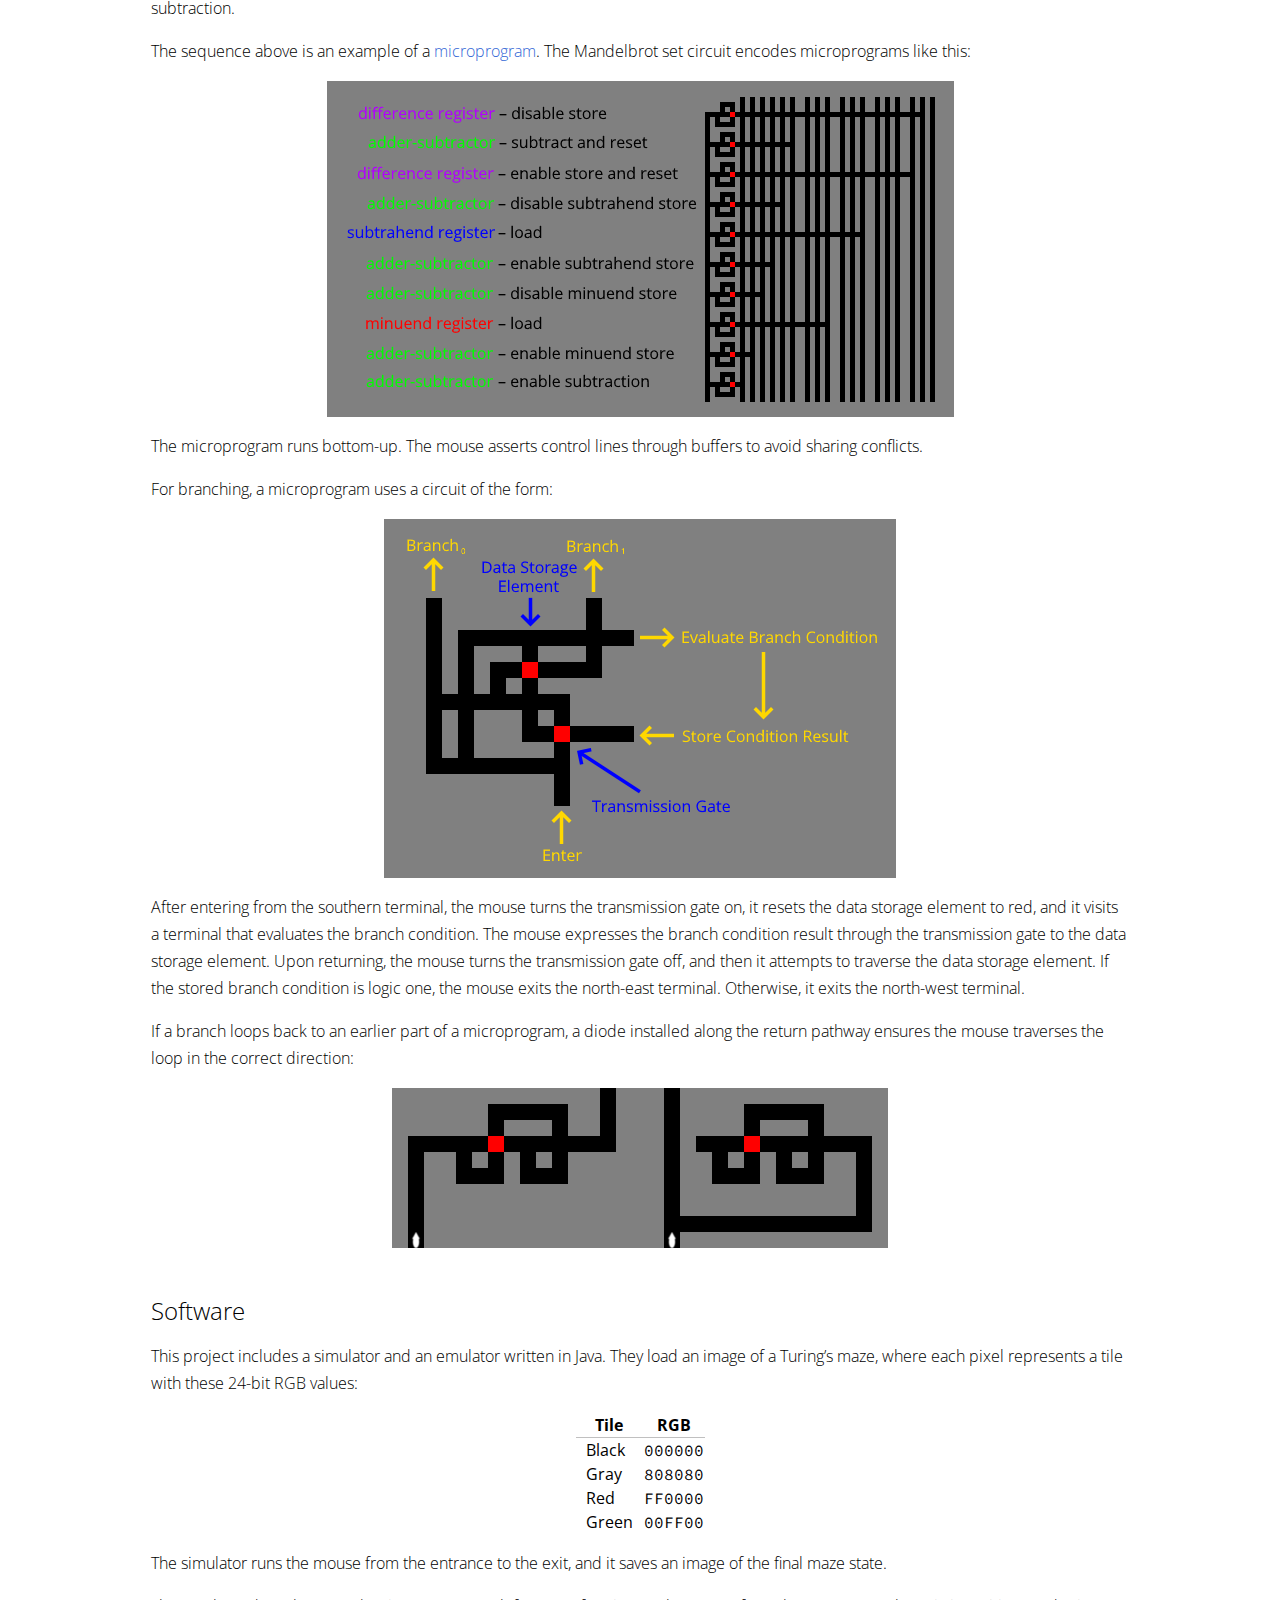
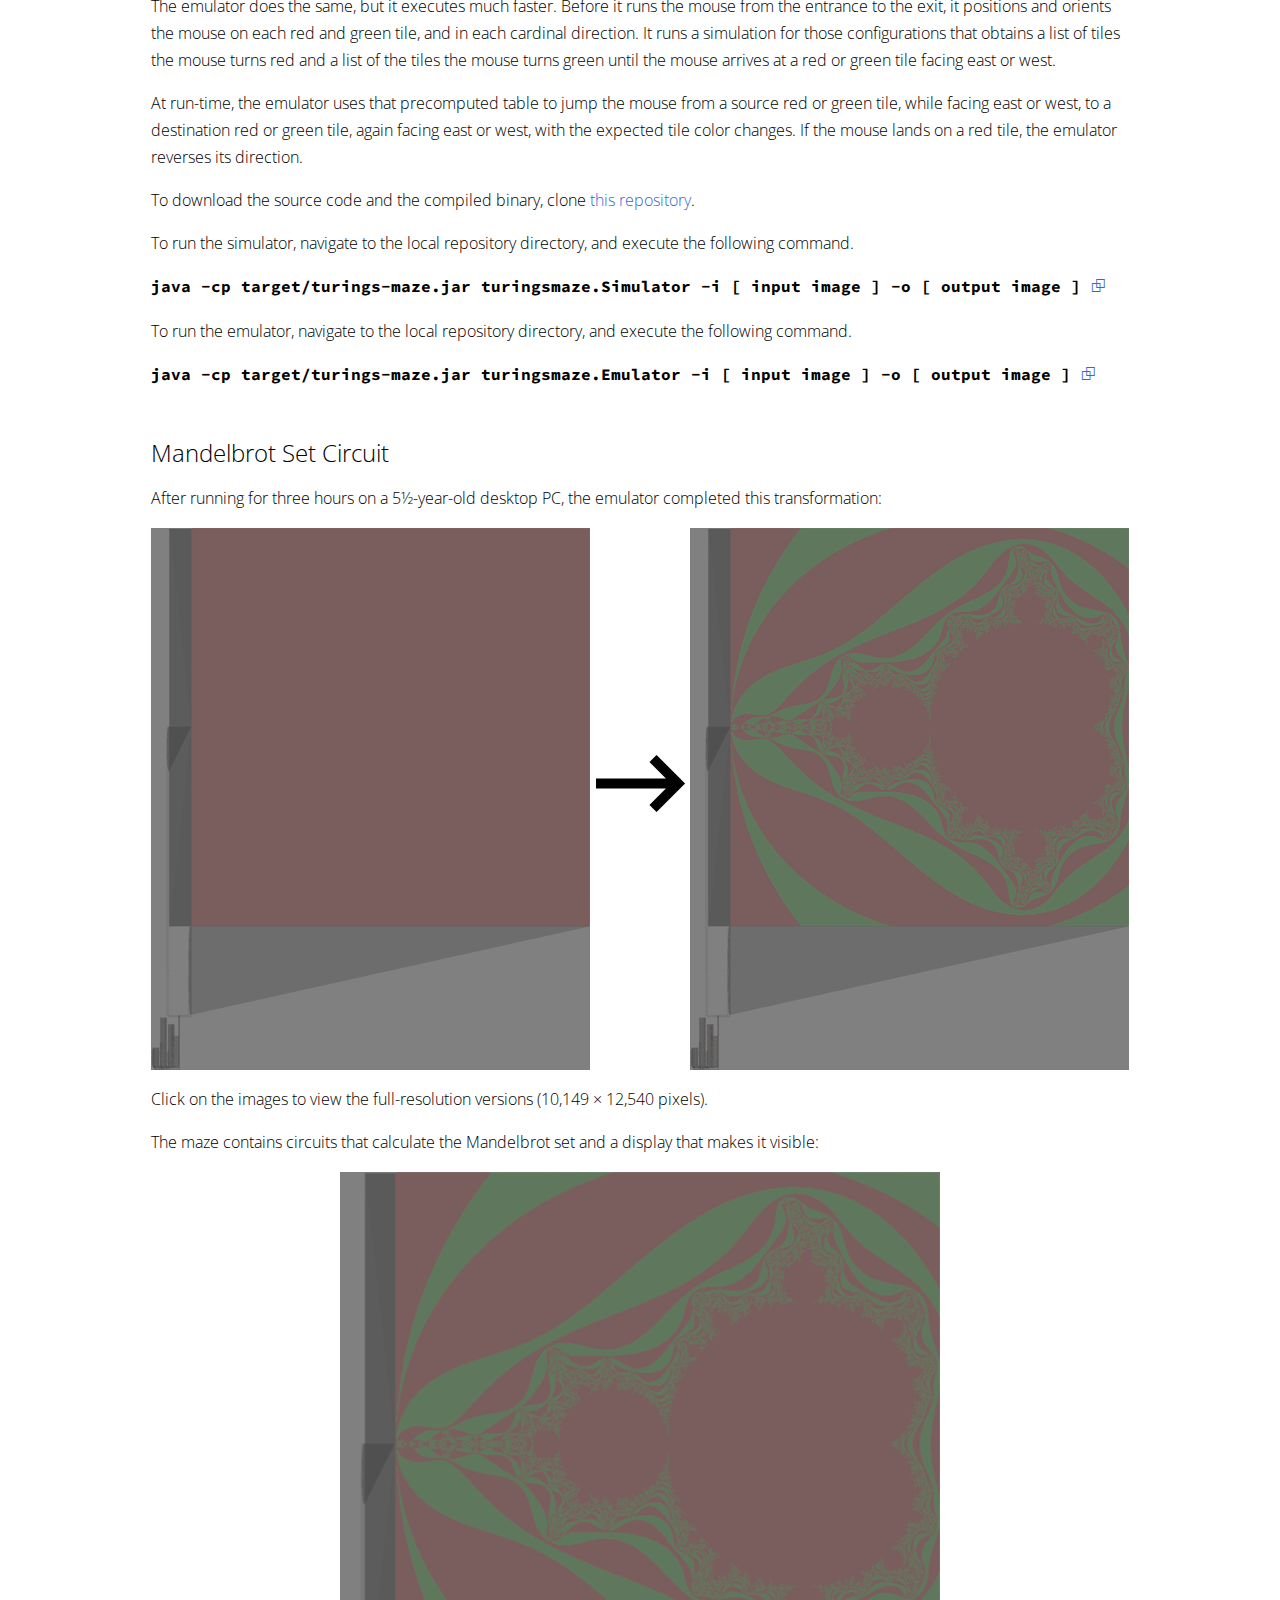
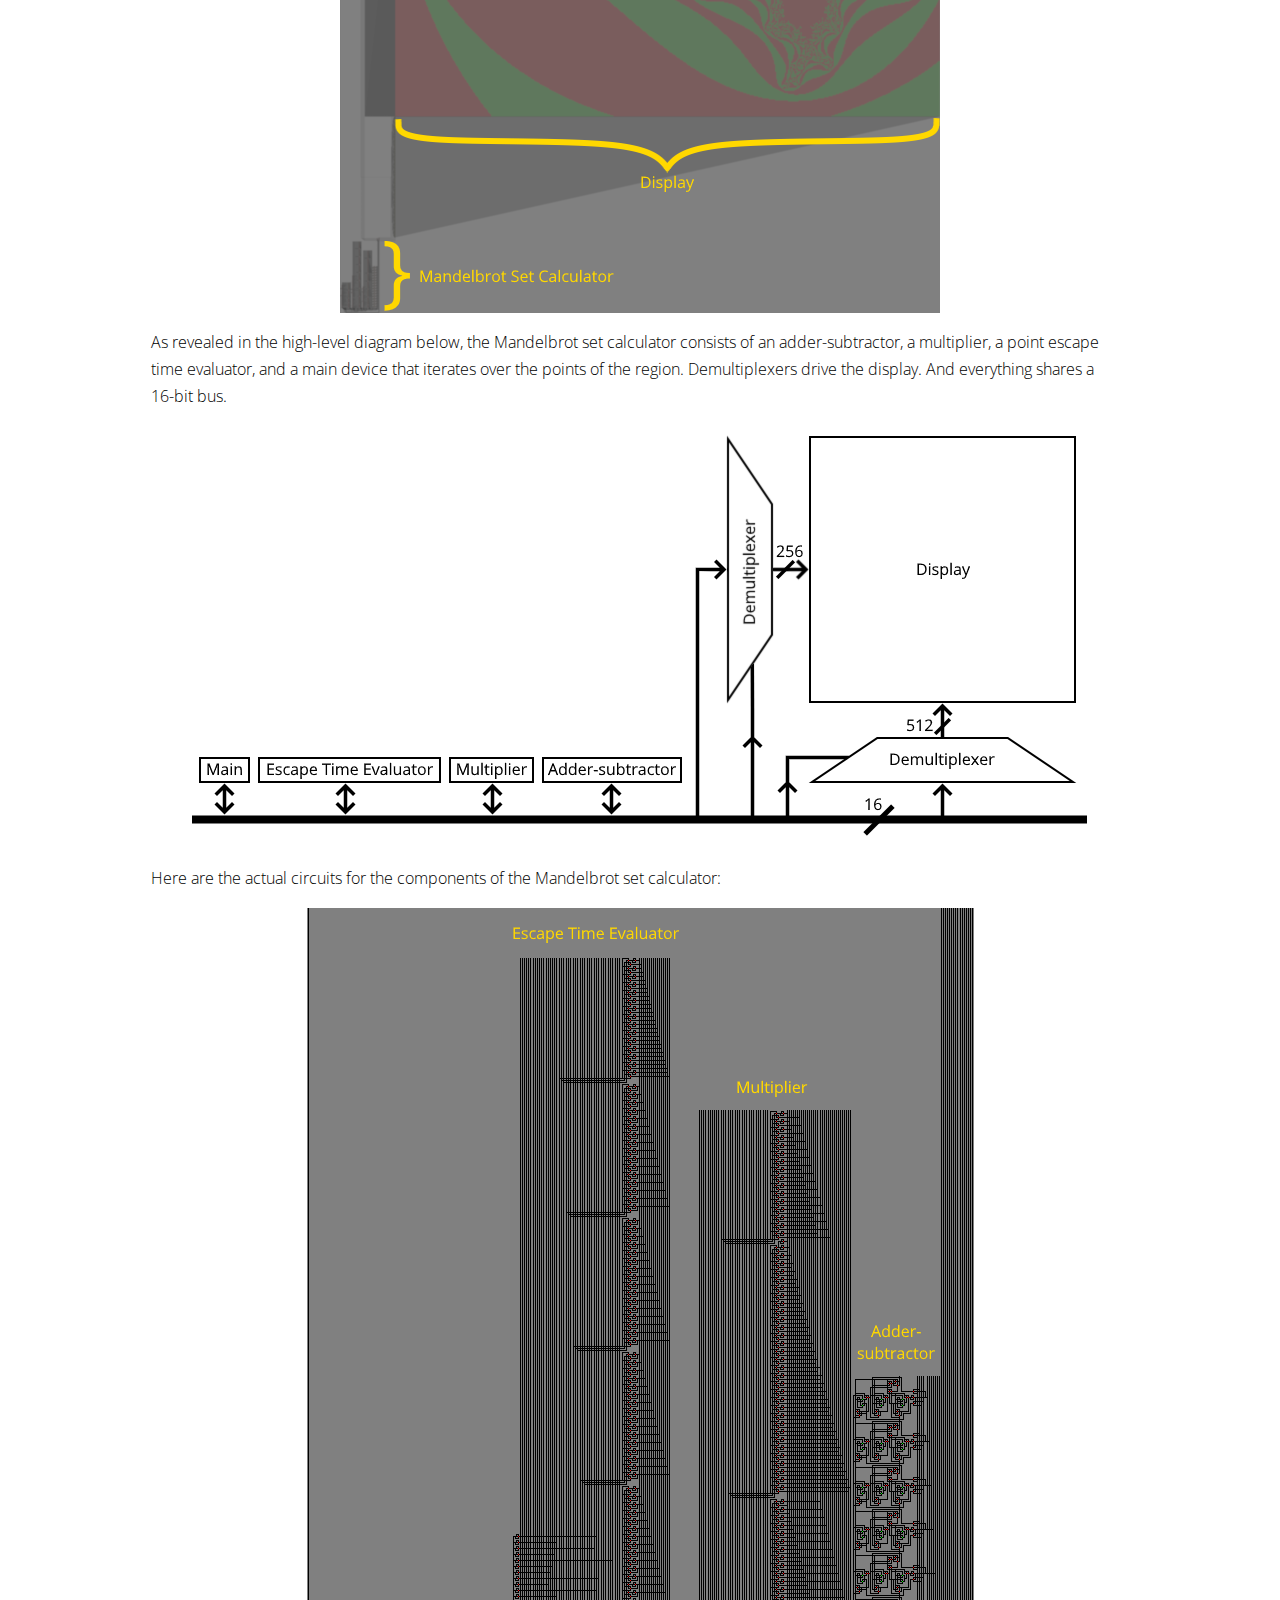
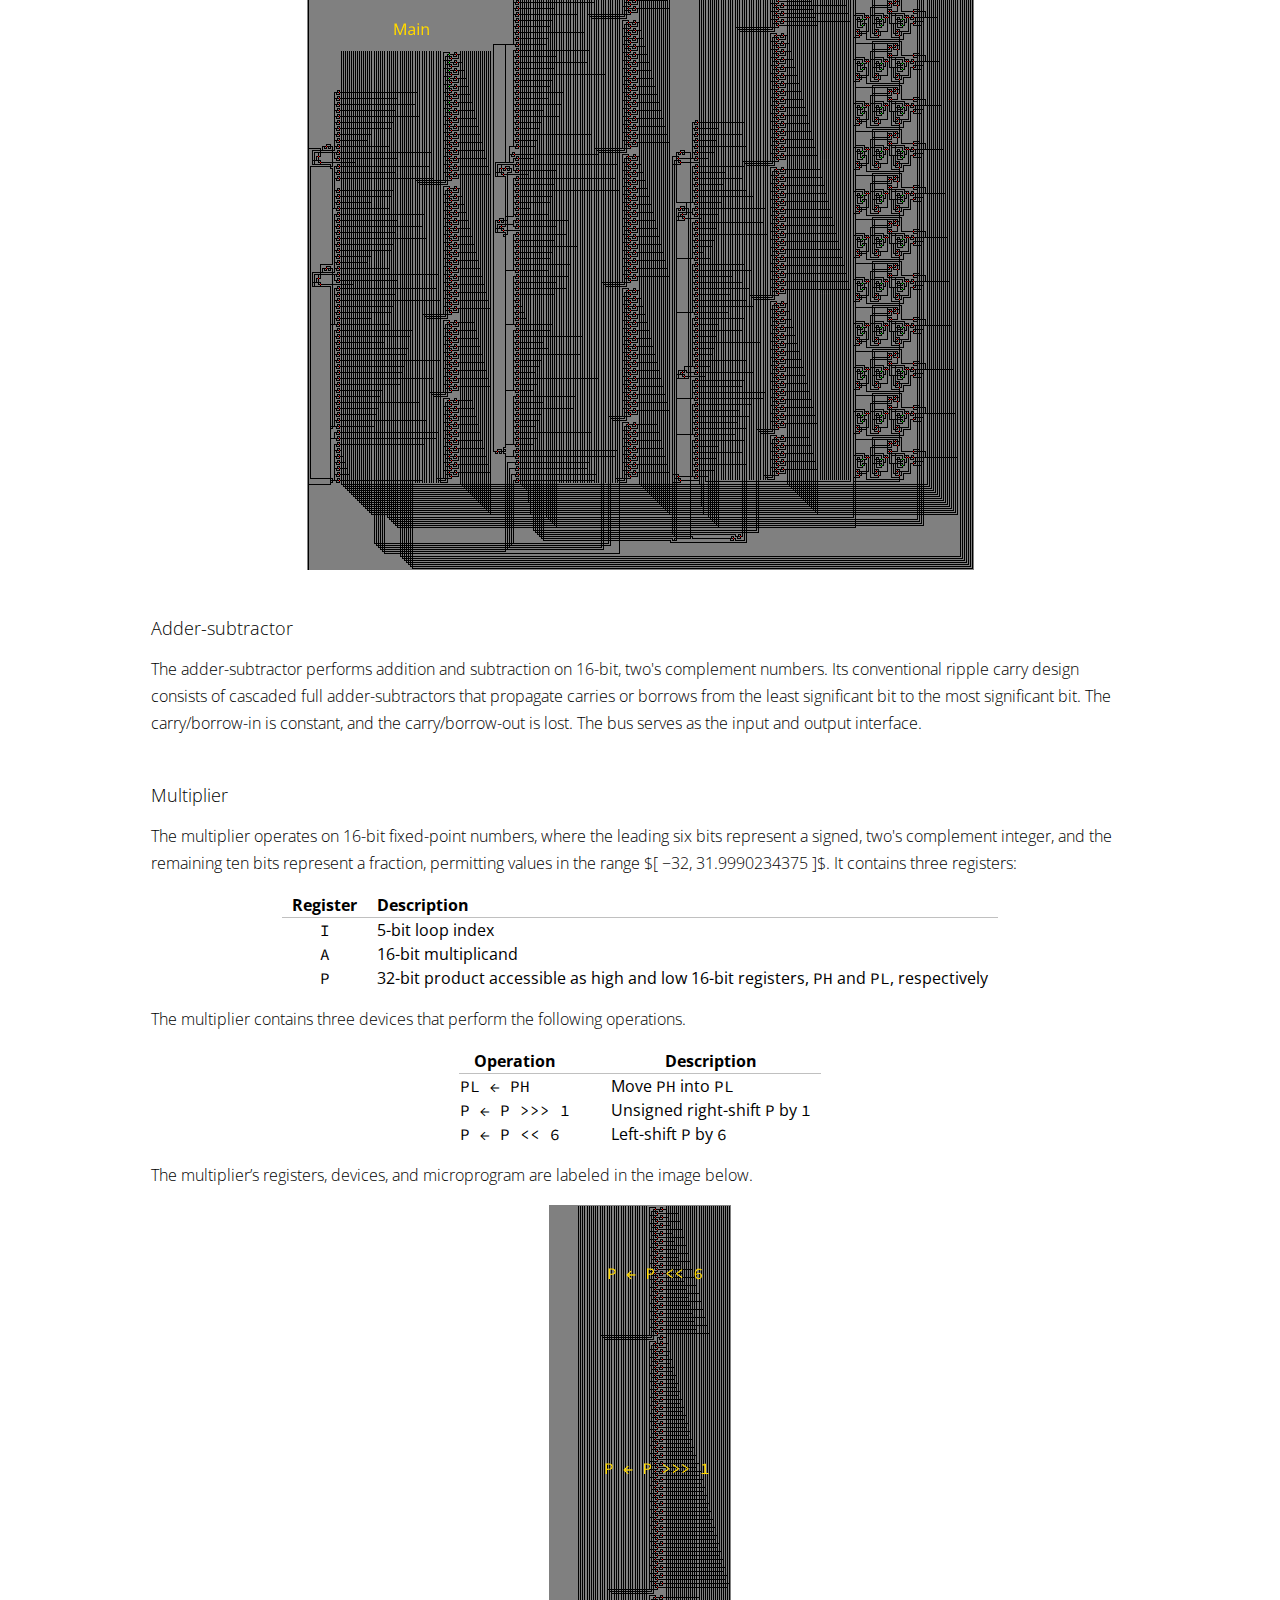
==== commit b9757517: "web" ====
--- a/web/index.html
+++ b/web/index.html
@@ -53,6 +53,8 @@
 
 <p class="title">Turing’s Maze</p>
 
+<p id="index" class="centered">[ <a href="#abstract">Abstract</a> | <a href="#description">Description</a> | <a href="#formal-definition">Formal Definition</a> | <a href="#circuits">Circuits</a> | <a href="#logic-gates">Logic Gates</a> | <a href="#sequential-logic">Sequential Logic</a> | <a href="#software">Software</a> | <a href="#mandelbrot-set-circuit">Mandelbrot Set Circuit</a> | <a href="#other-representations">Other Representations</a> | <a href="#reversibility">Reversibility</a> ]</p>
+
 <h1 id="abstract"><a class="header" href="#abstract">Abstract</a></h1>
 
 <p>Turing’s Maze is a discrete-event simulation of a mouse on a two-dimensional square lattice of black, gray, red, and green cells. As the mouse interacts with cells through a very simple set of rules, behaviors emerge particularly suited for emulating Boolean circuits. Consequently, any algorithm can be implemented as a maze traversed by the mouse.</p>
--- a/web/style.css
+++ b/web/style.css
@@ -32,7 +32,7 @@
     font-weight: 400;
     text-align: center;
     padding-top: 20px;
-    margin-bottom: 20px;
+    margin-bottom: 40px;
     line-height: 50px;
 }
 
@@ -303,4 +303,8 @@
 
 span.italic {
     font-style: italic;
+}
+
+hr {
+    margin-top: 60px;
 }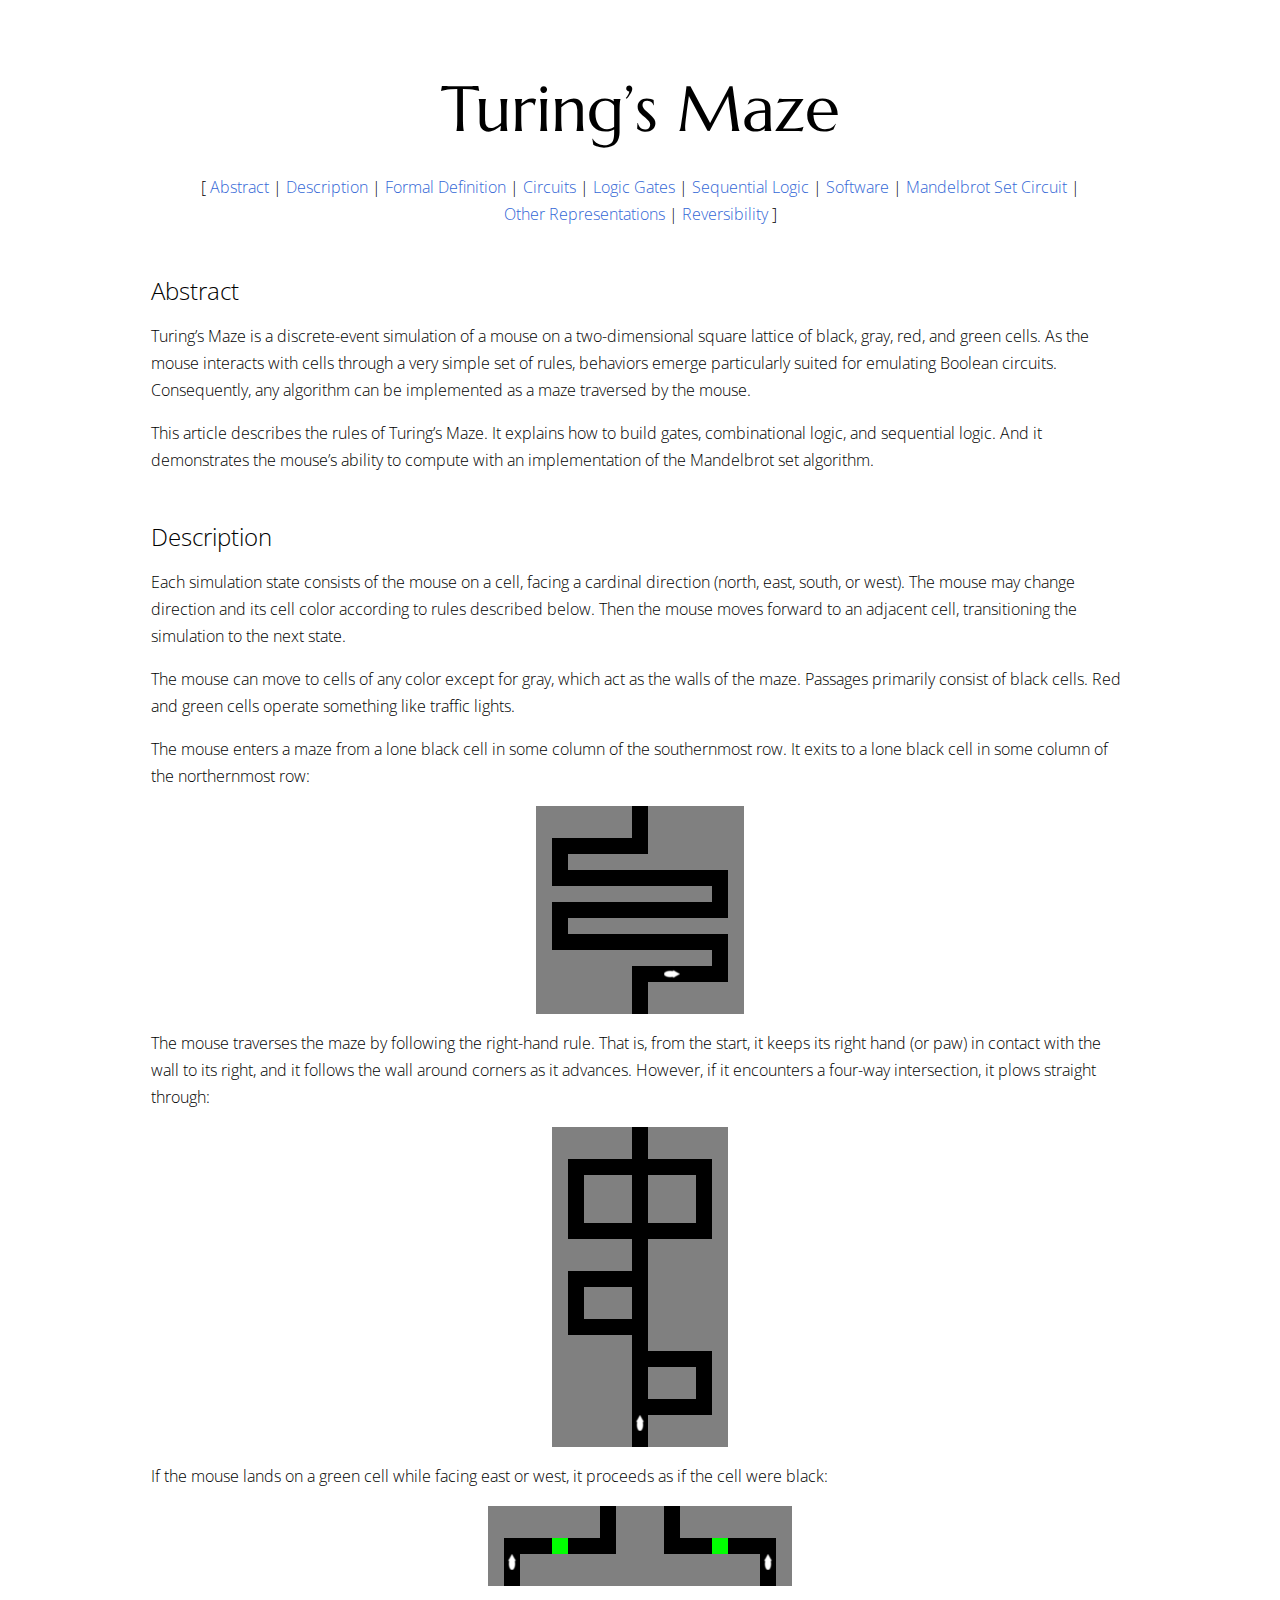
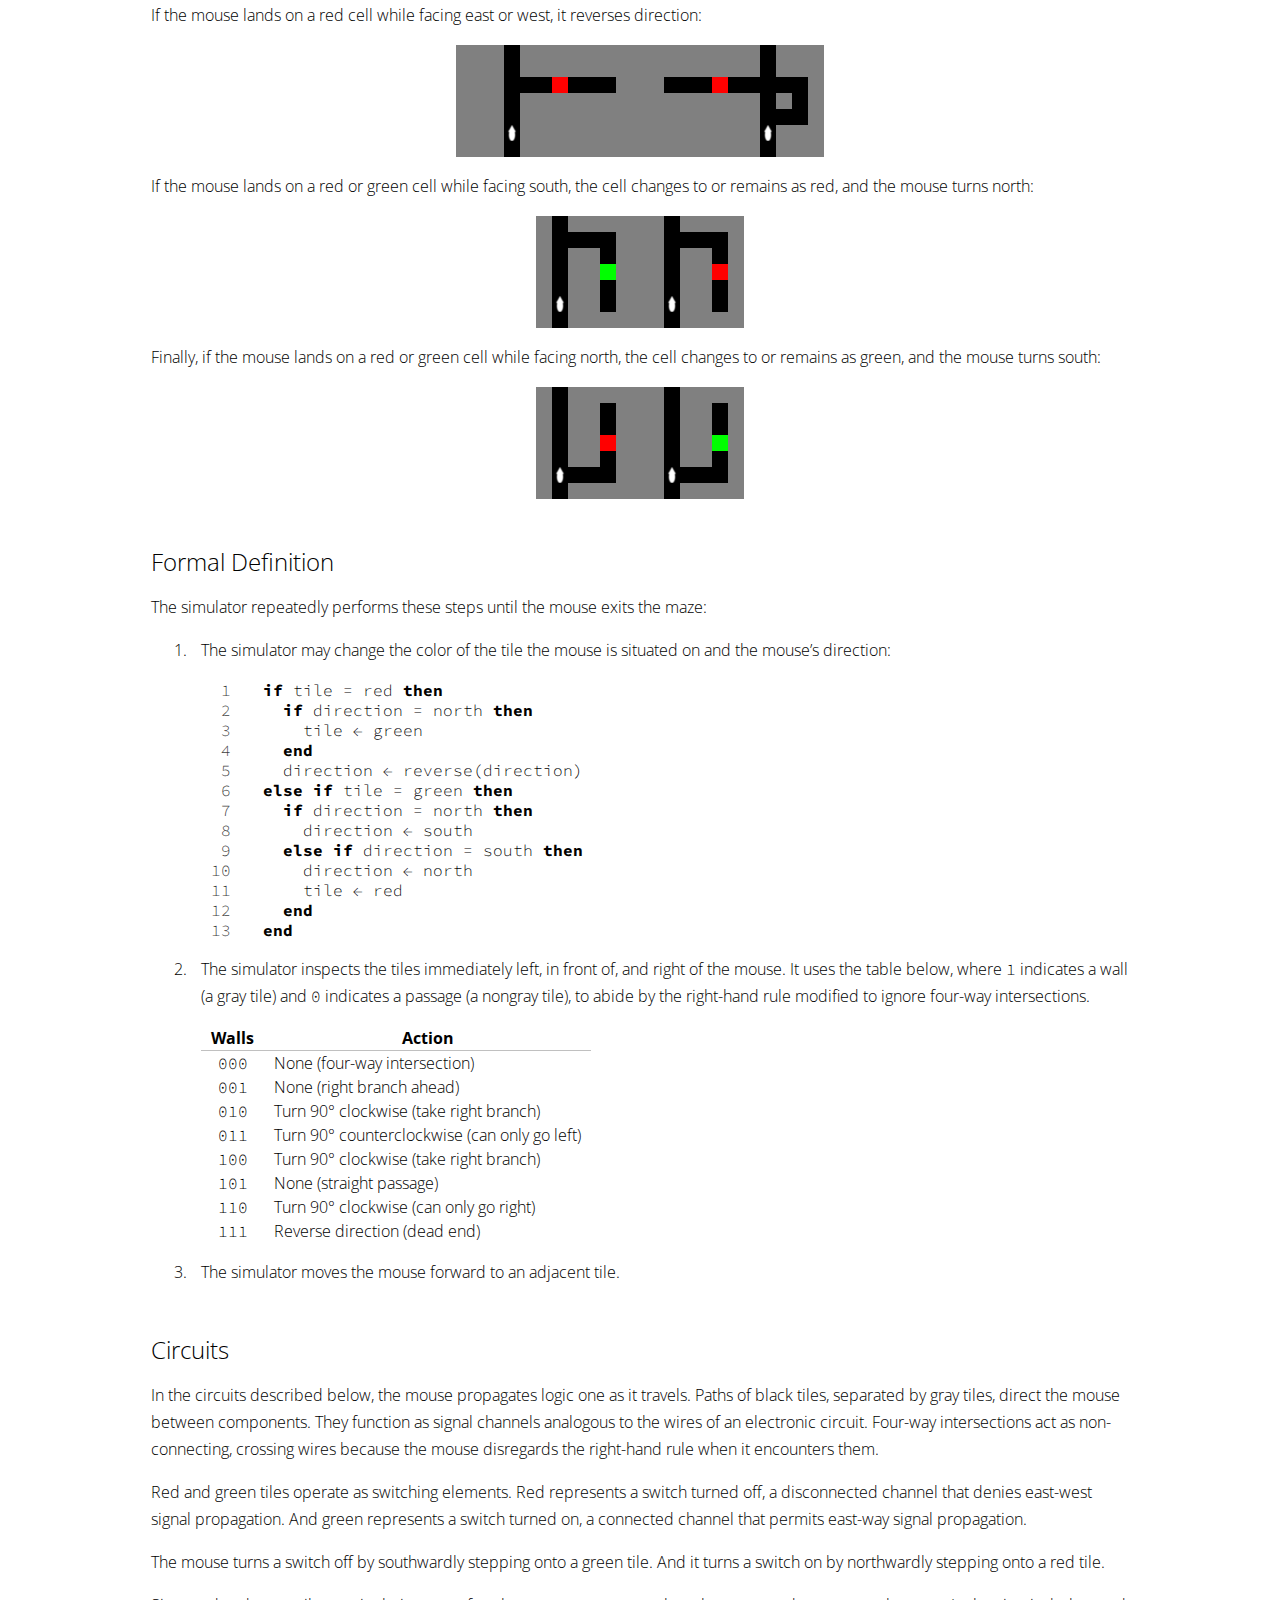
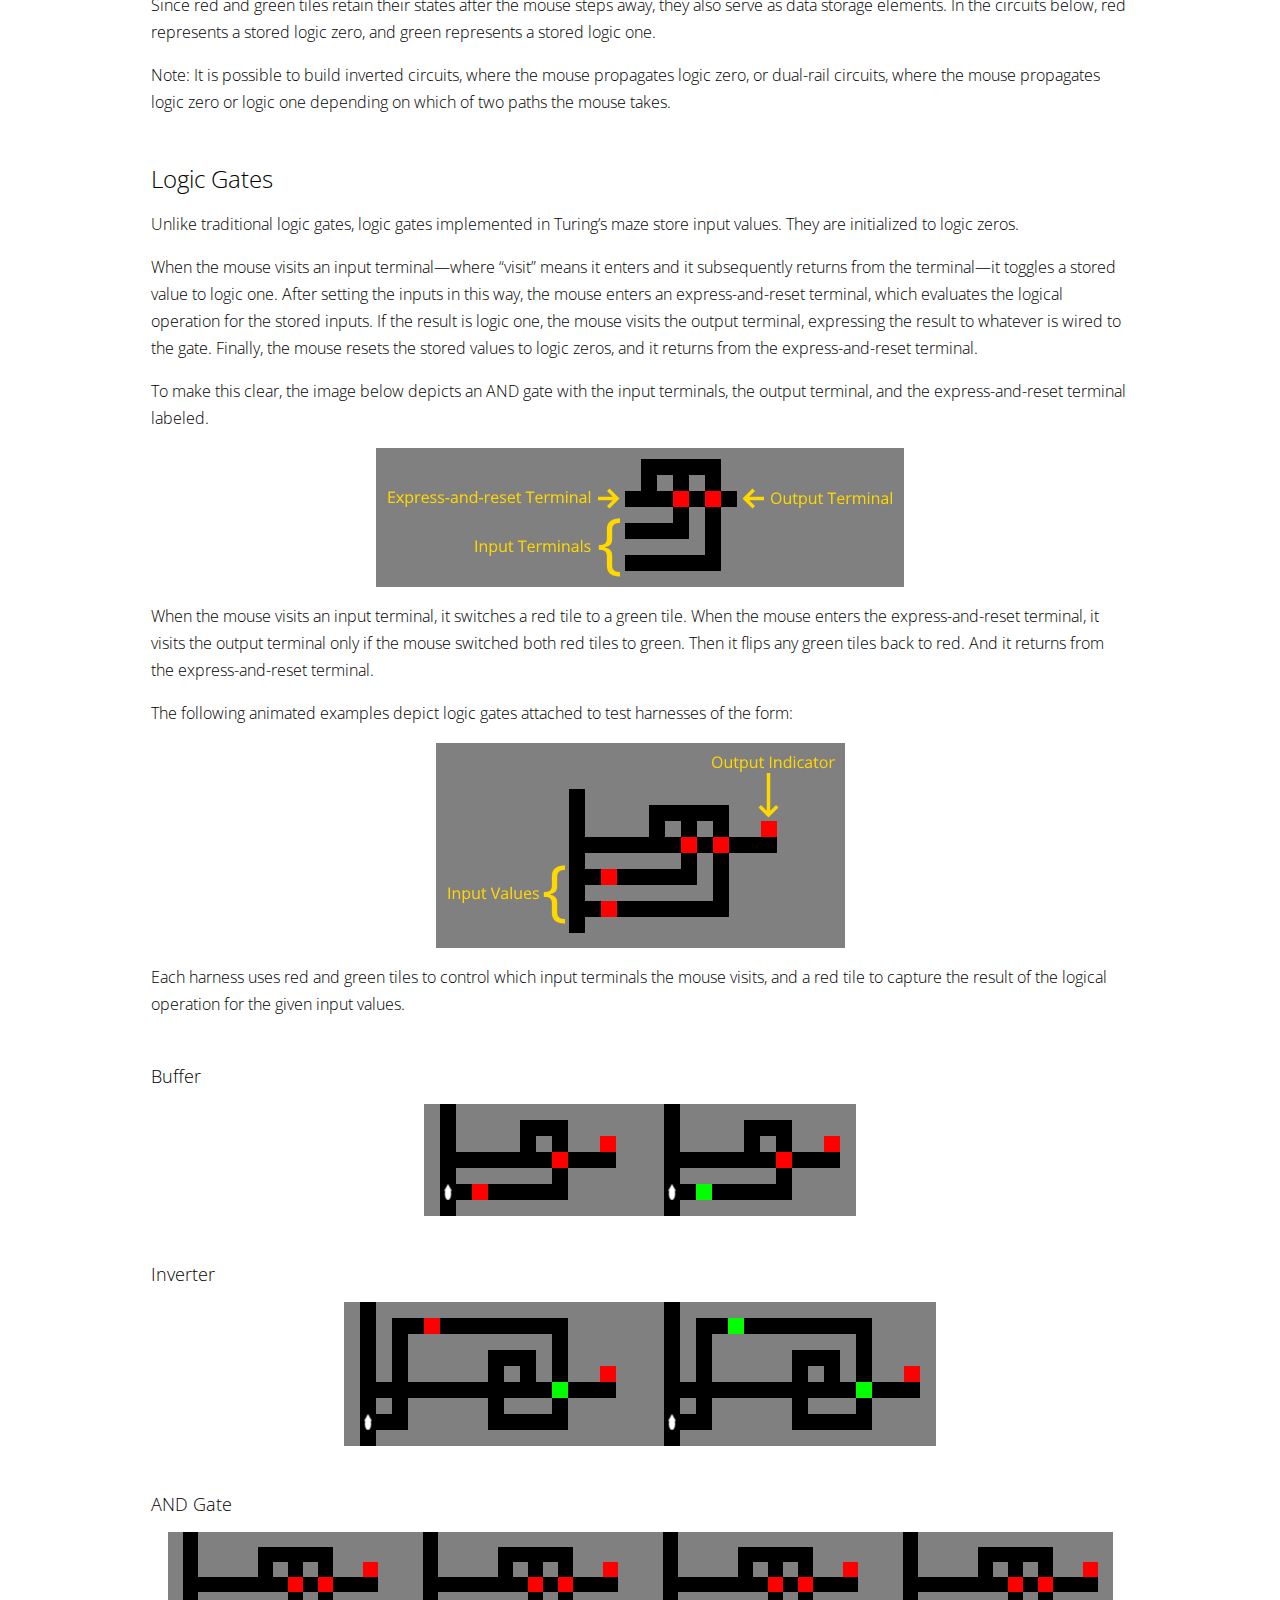
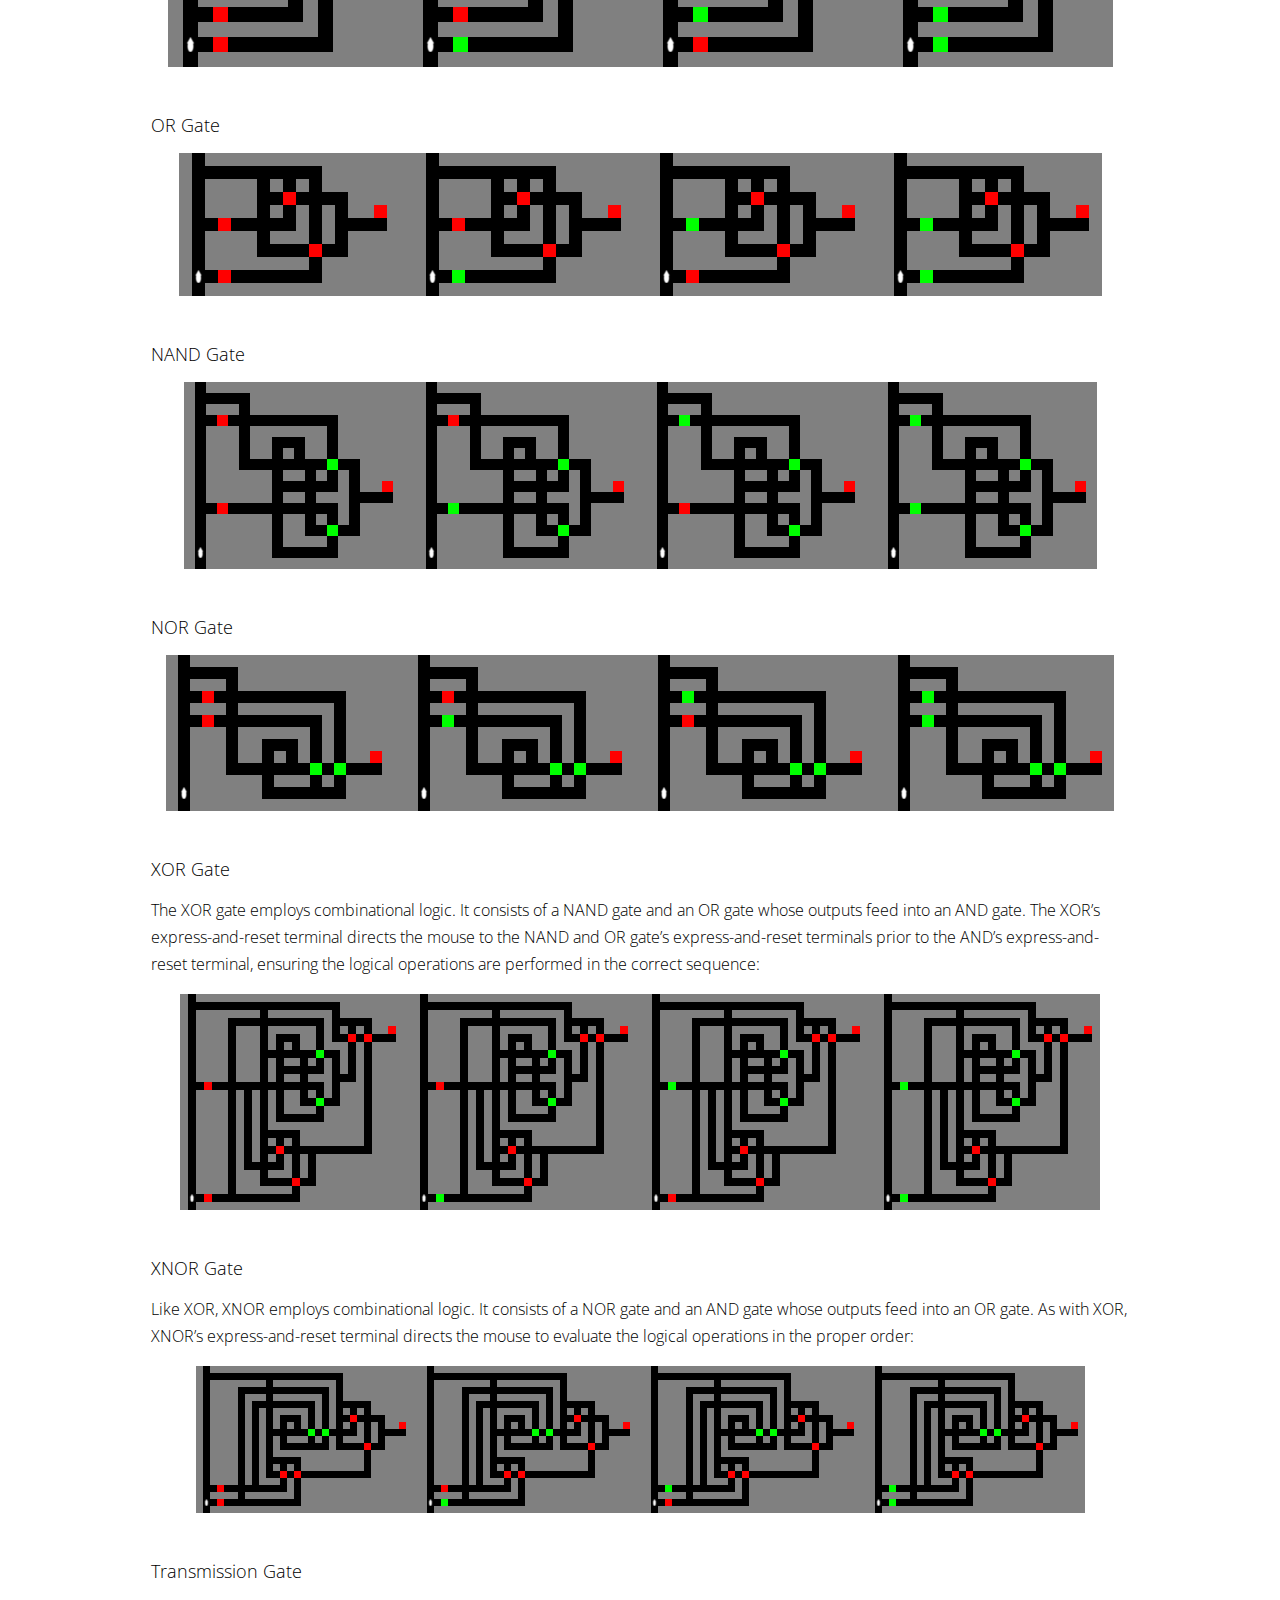
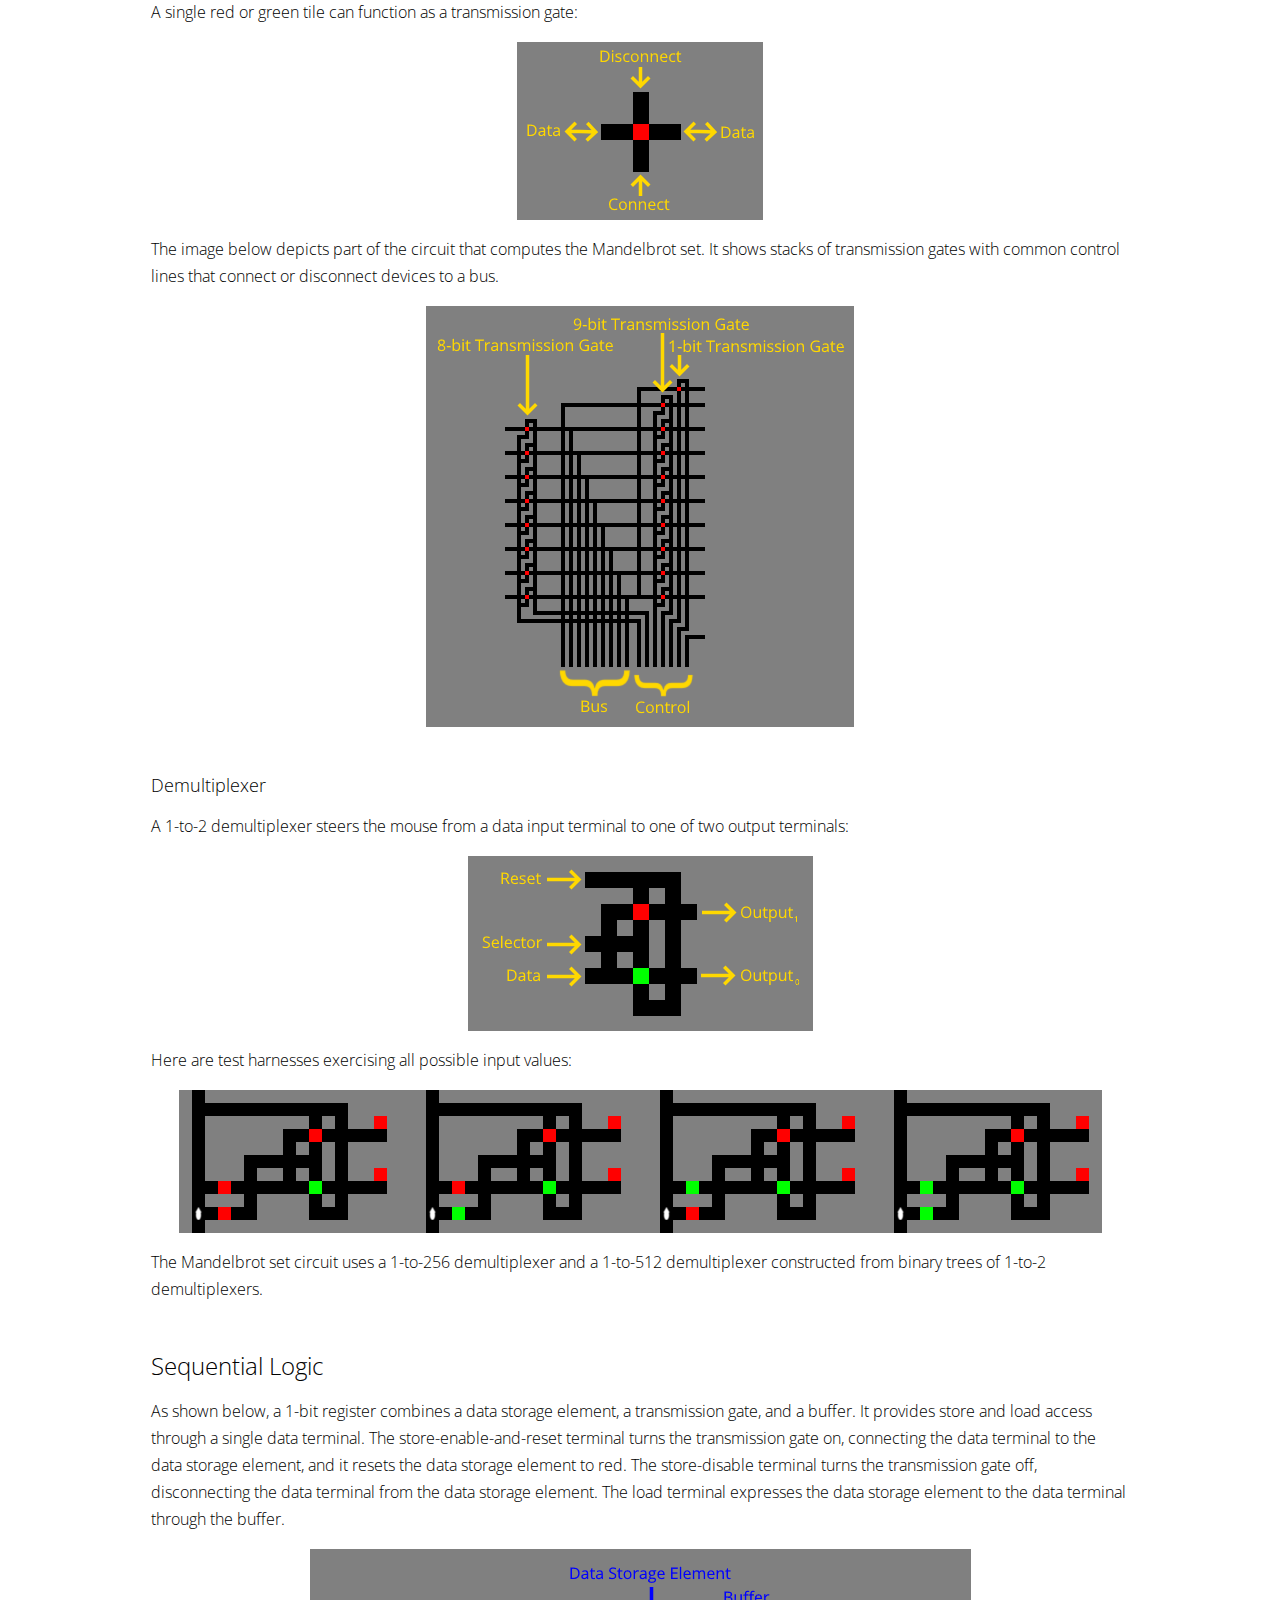
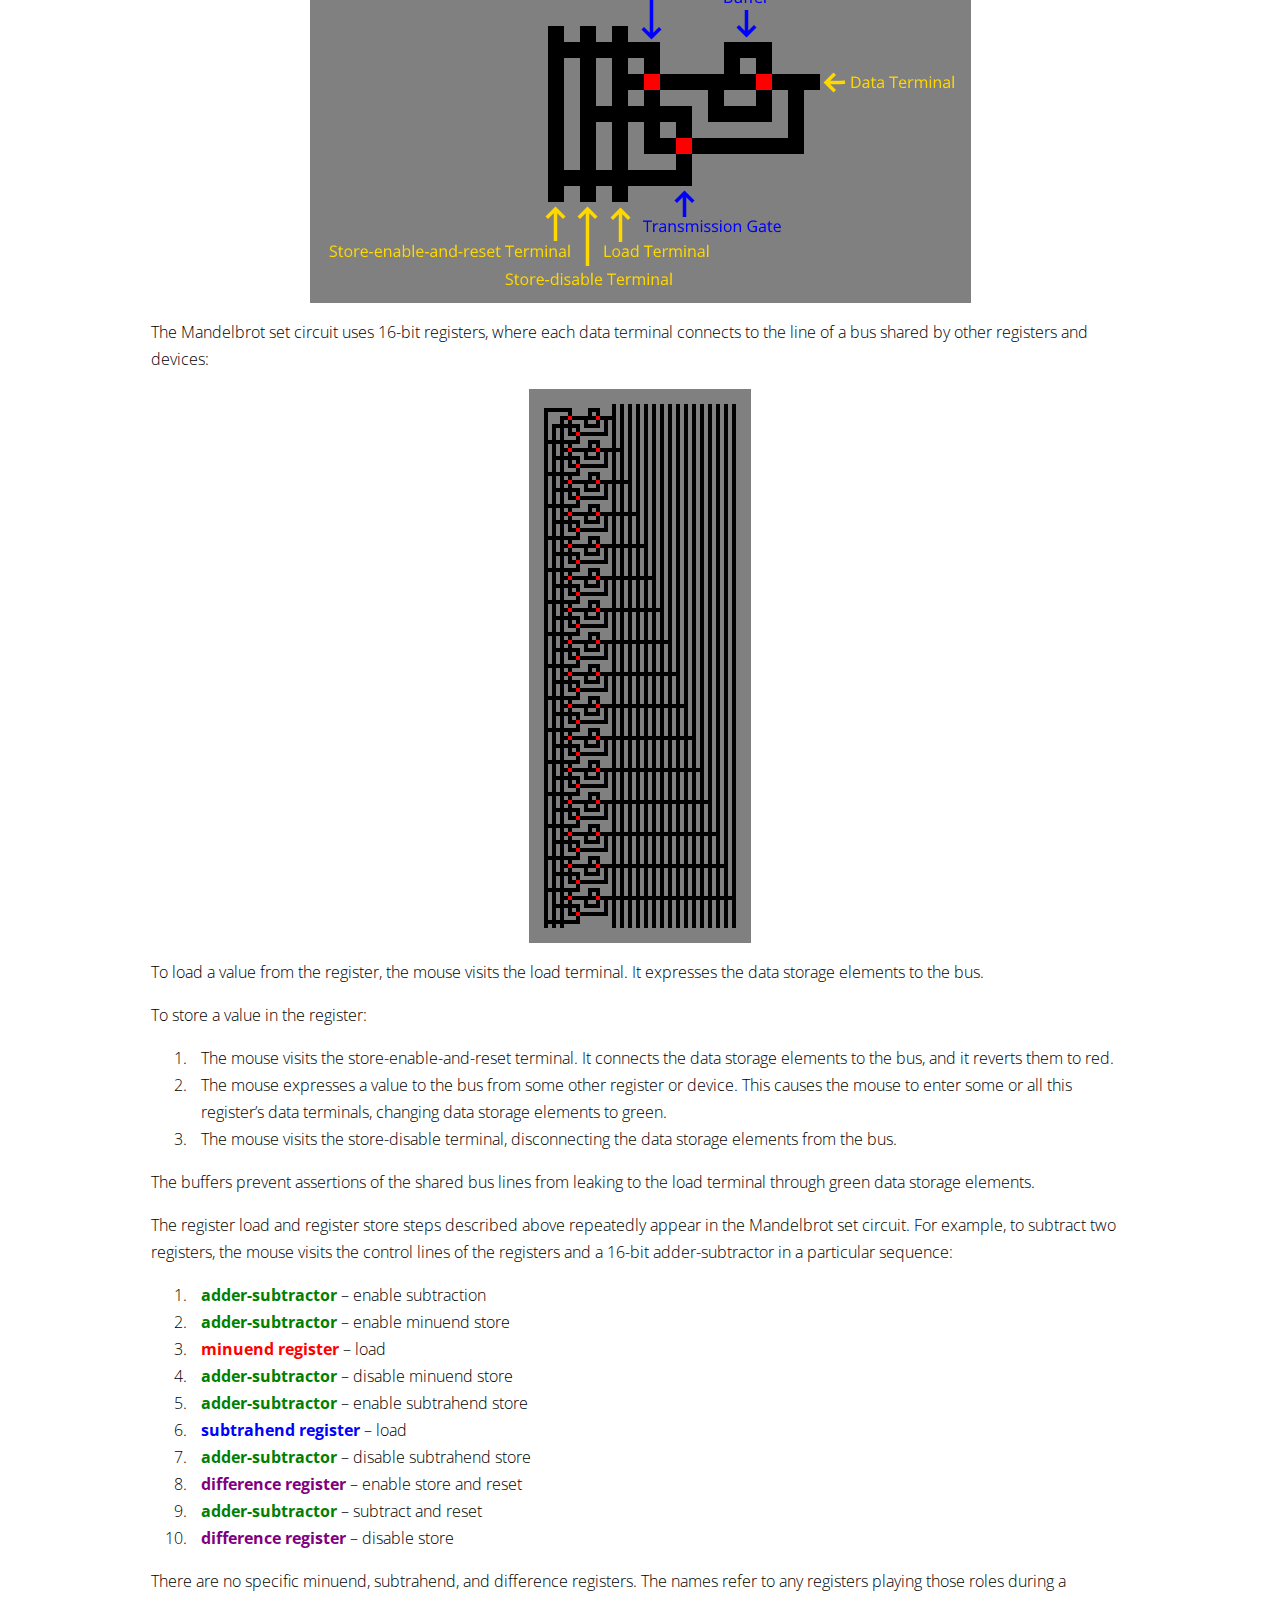
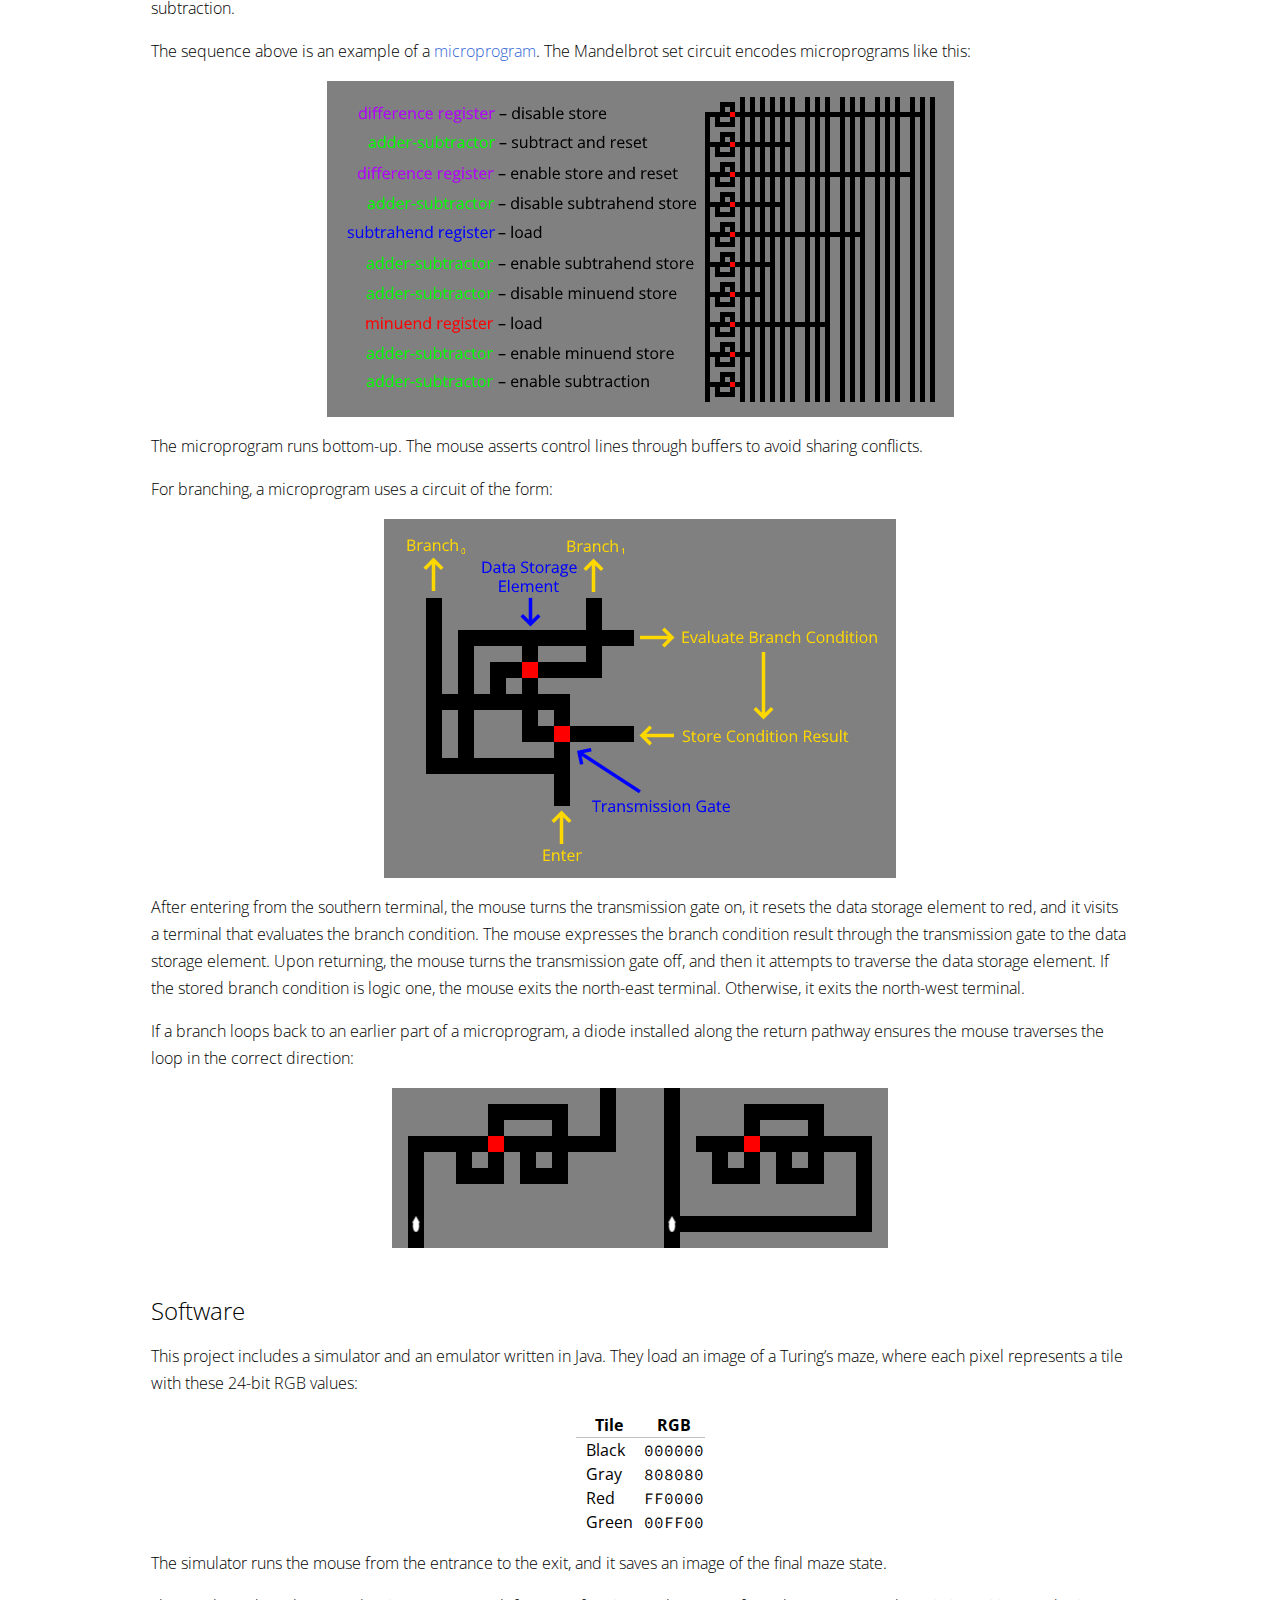
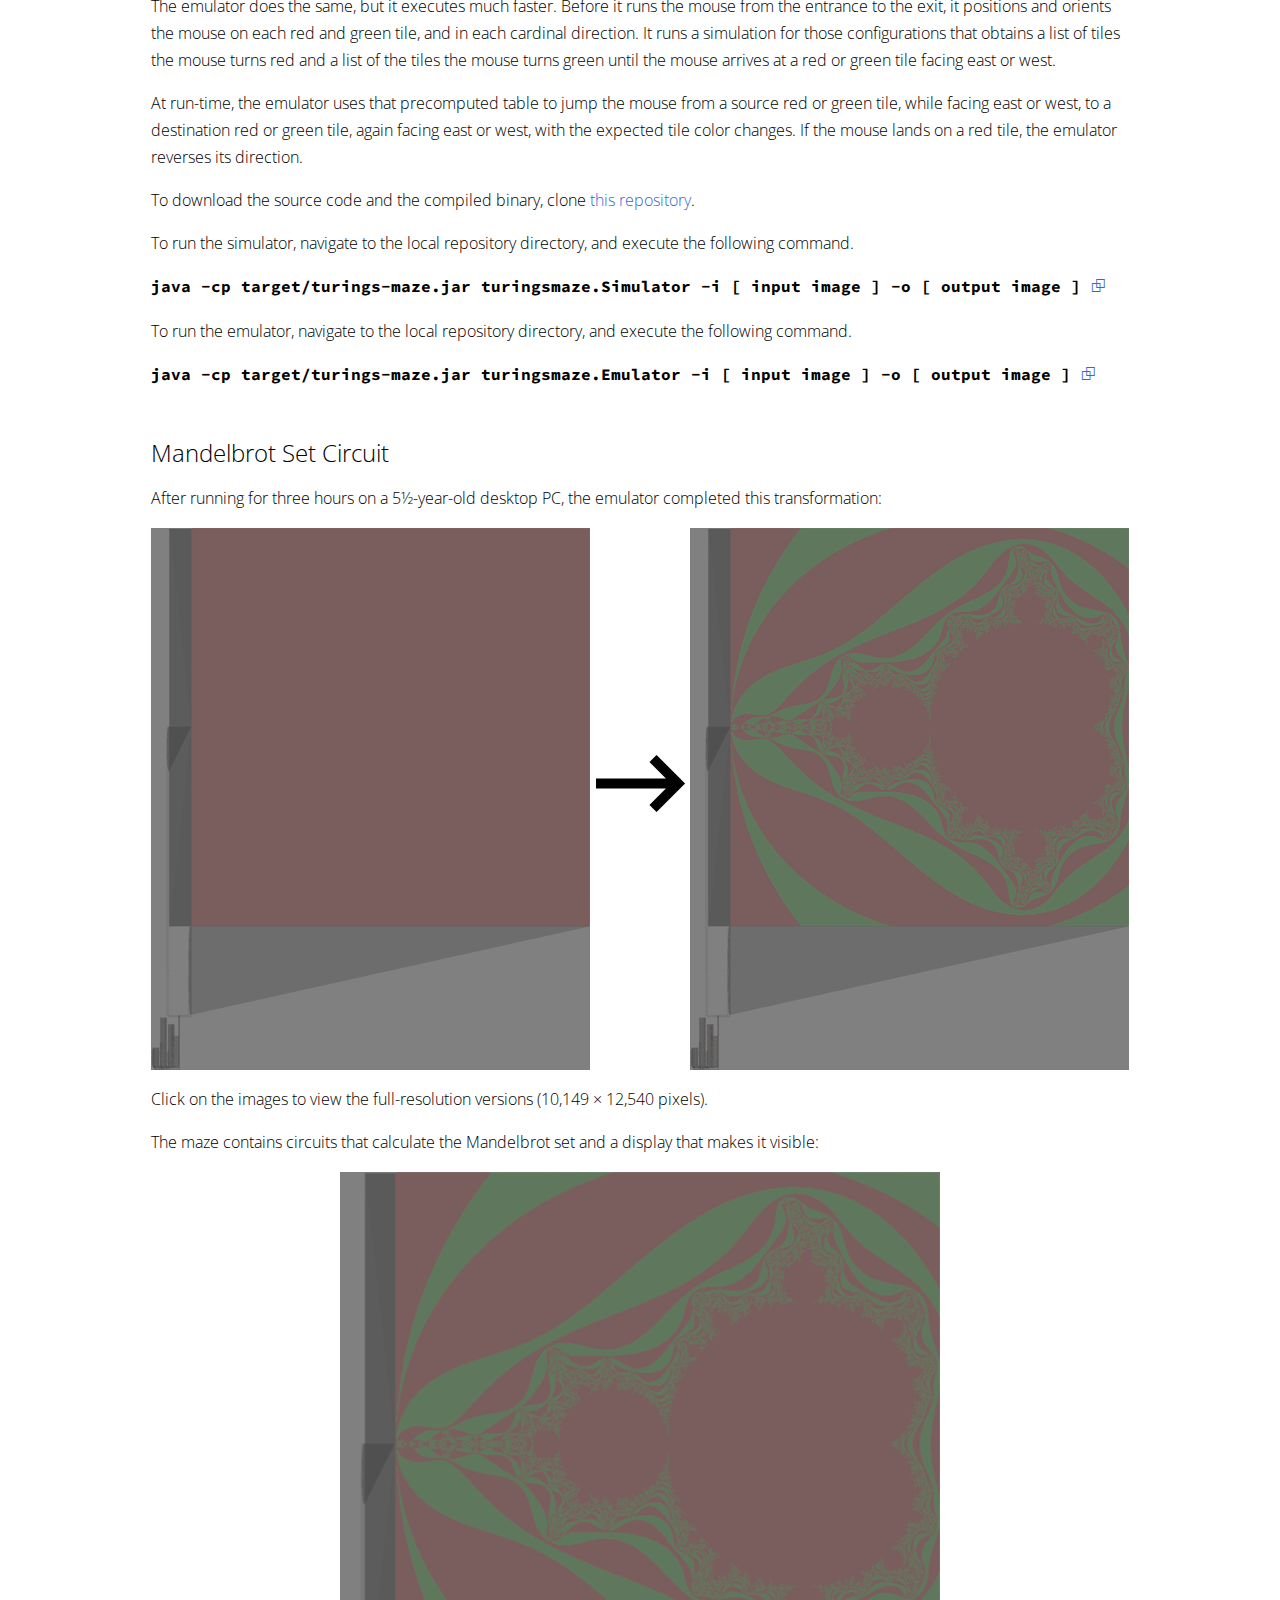
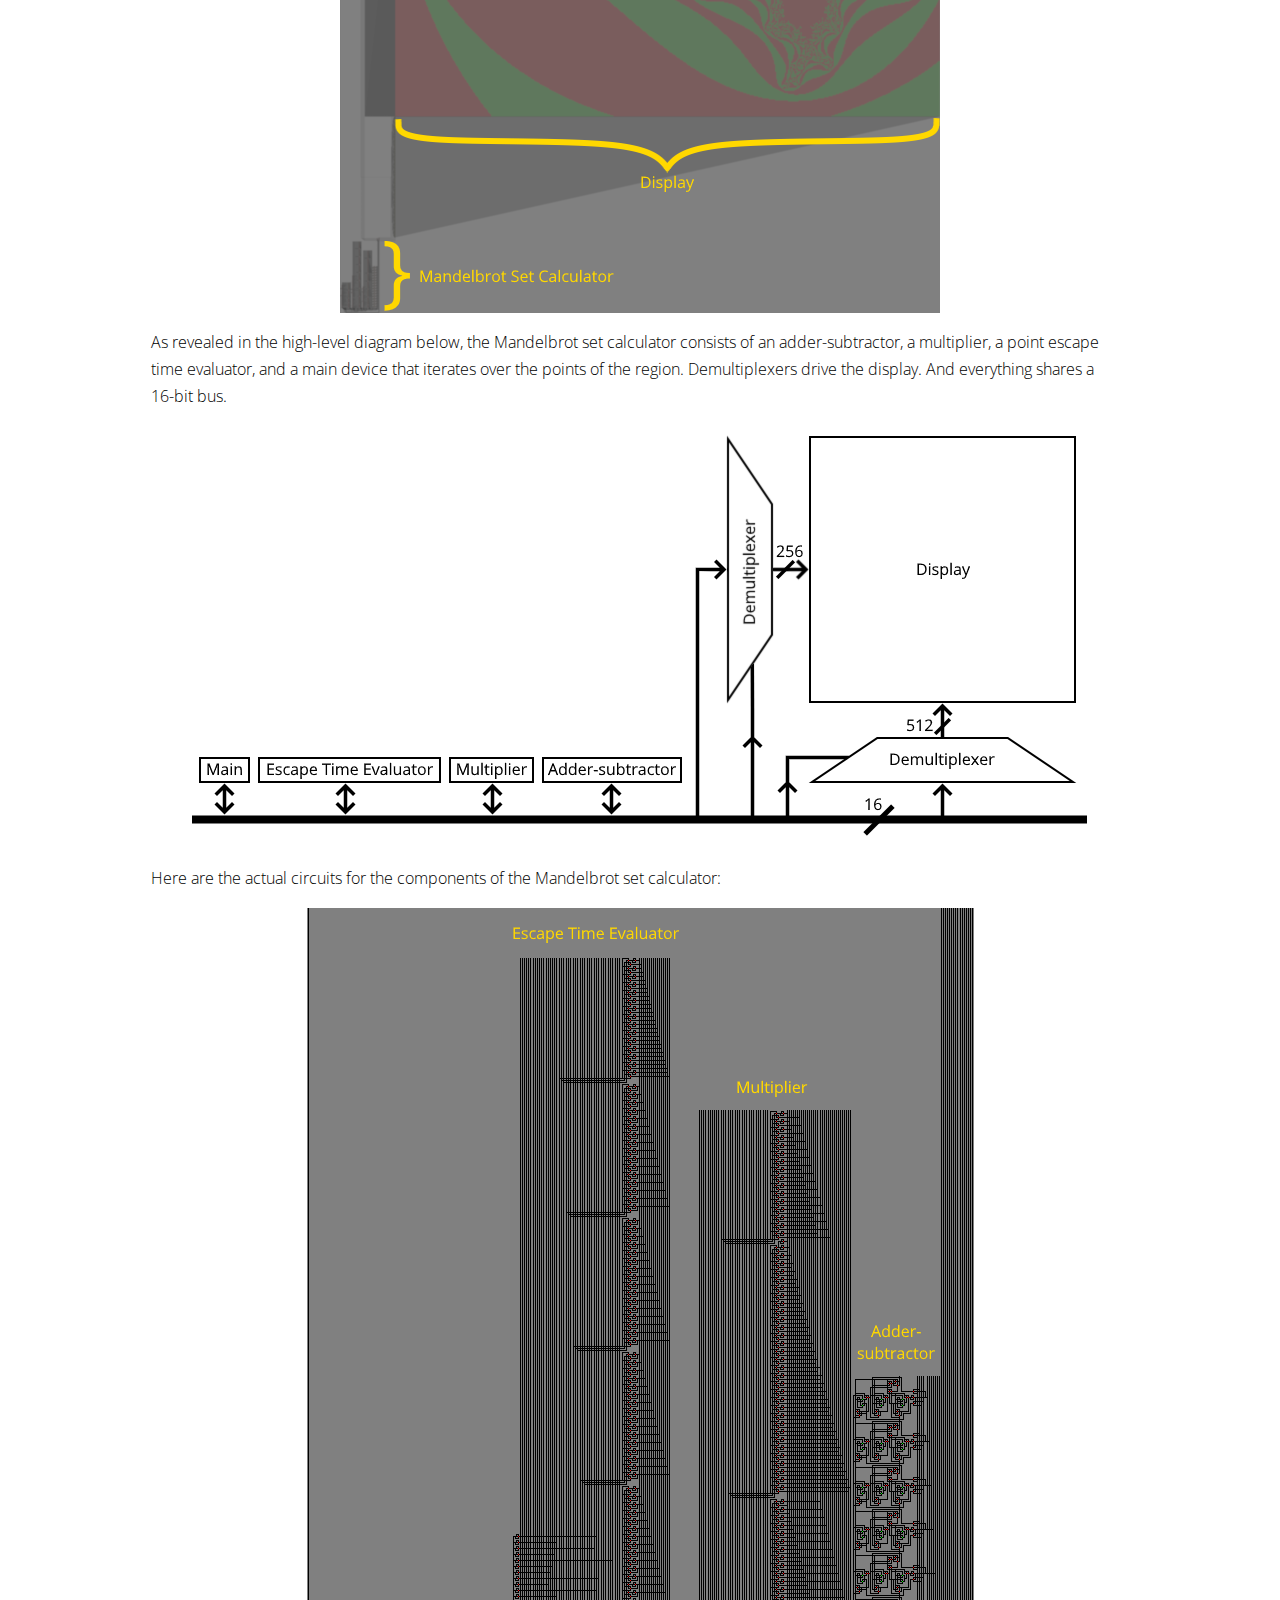
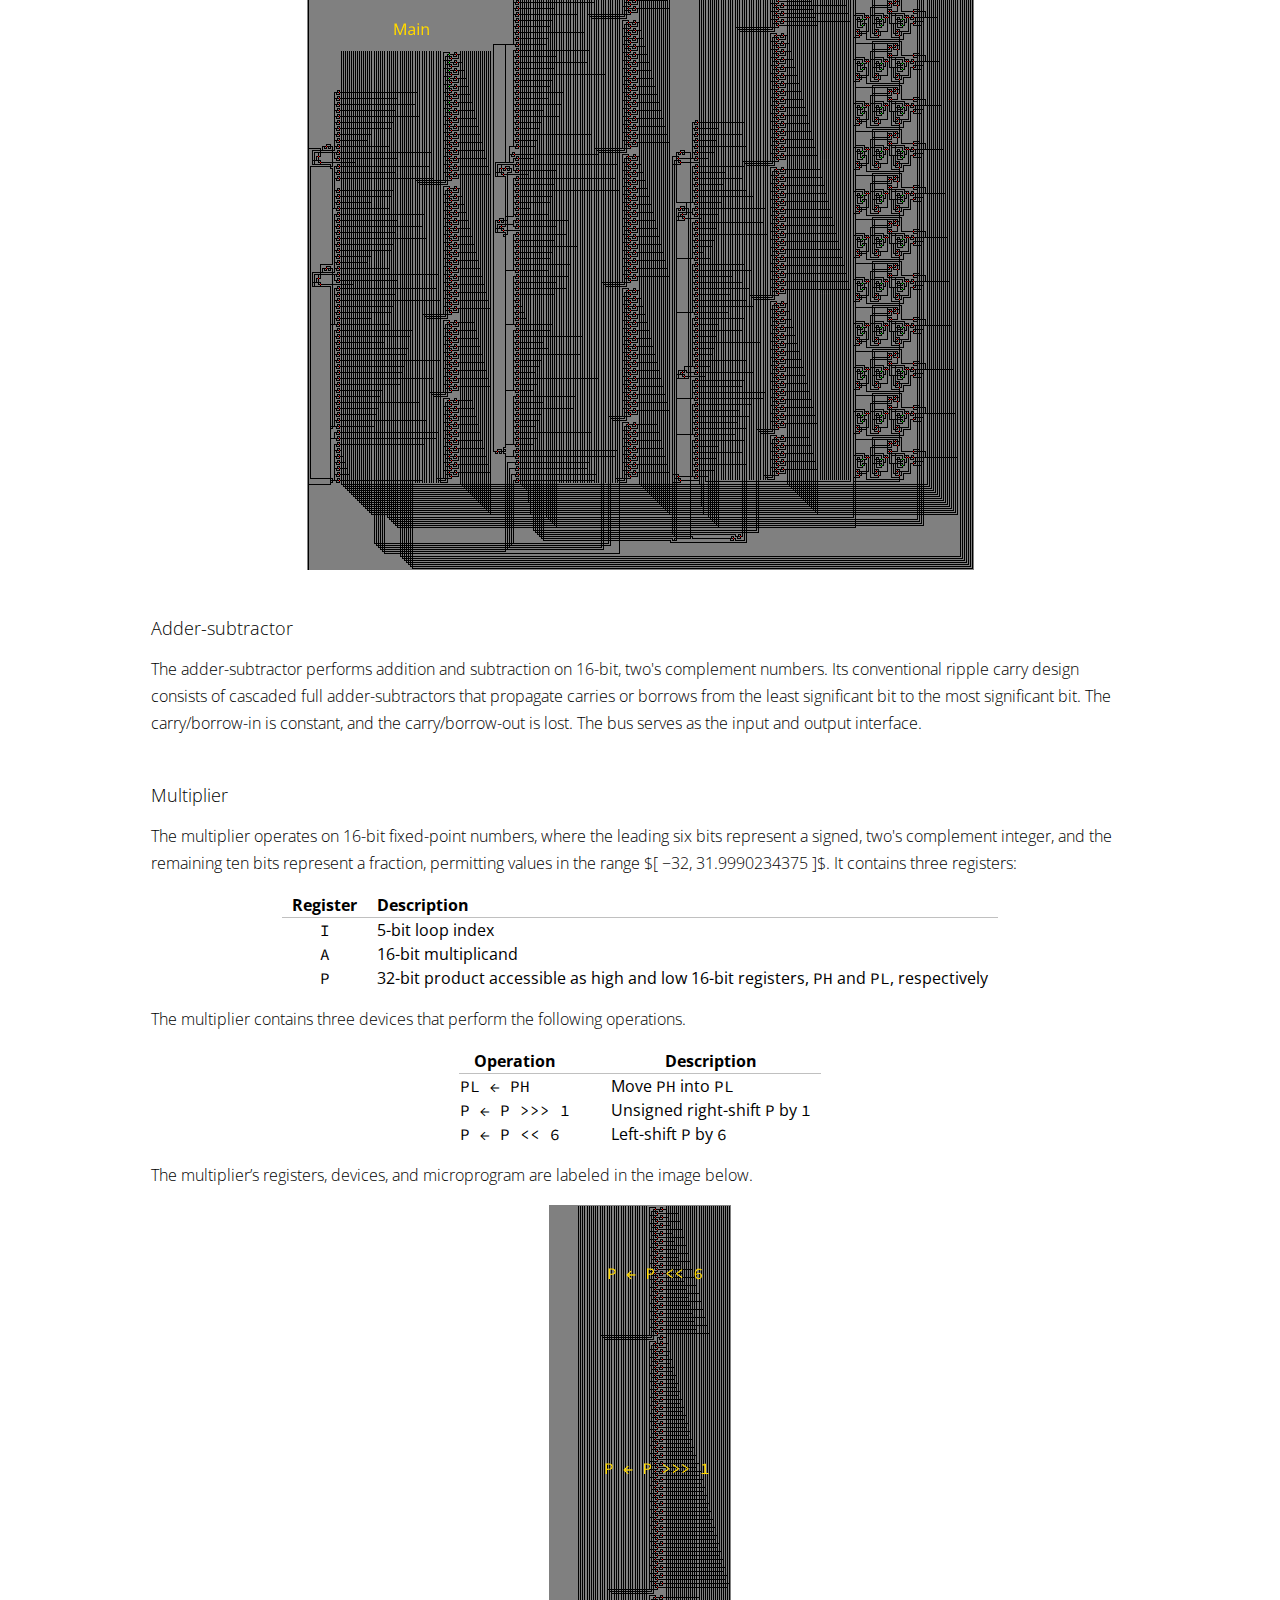
==== commit 1ef635ac: "web" ====
--- a/web/index.html
+++ b/web/index.html
@@ -4,11 +4,11 @@
 <head>
 
 <meta http-equiv="Content-Type" content="text/html; charset=utf-8">
-<meta name="date" content="2023-08-03">
+<meta name="date" content="2023-08-04">
 <meta name="viewport" content="width=device-width, initial-scale=1.0">
 <meta name="theme-color" content="#FFFFFF">
 
-<link rel="stylesheet" href="style.css?v=2023-08-03" type="text/css">
+<link rel="stylesheet" href="style.css?v=2023-08-04" type="text/css">
 <link rel="manifest" href="manifest.json">
 <link rel="mask-icon" href="mask-icon.svg" color="#000000">
 <link rel="apple-touch-icon" href="apple-touch-icon.png">
@@ -517,7 +517,7 @@
 
 <h2 id="display"><a class="header" href="#display">Display</a></h2>
 
-<p>The display comprises a <span class="nowrap">512&times;512</span> matrix of cells that act as monochrome pixels capable of showing red or green. The image below depicts a <span class="nowrap">4&times;4</span> submatrix.</p>
+<p>The main microprogram transfers the least-significant bit of each escape time to individual cells of a <span class="nowrap">512&times;512</span> matrix that act as dichromatic pixels capable of displaying red or green. The image below depicts a <span class="nowrap">4&times;4</span> submatrix of the display.</p>
 
 <p><img class="centered" alt="display-4x4" id="display-4x4.png" src="display-4x4.png"></p>
 
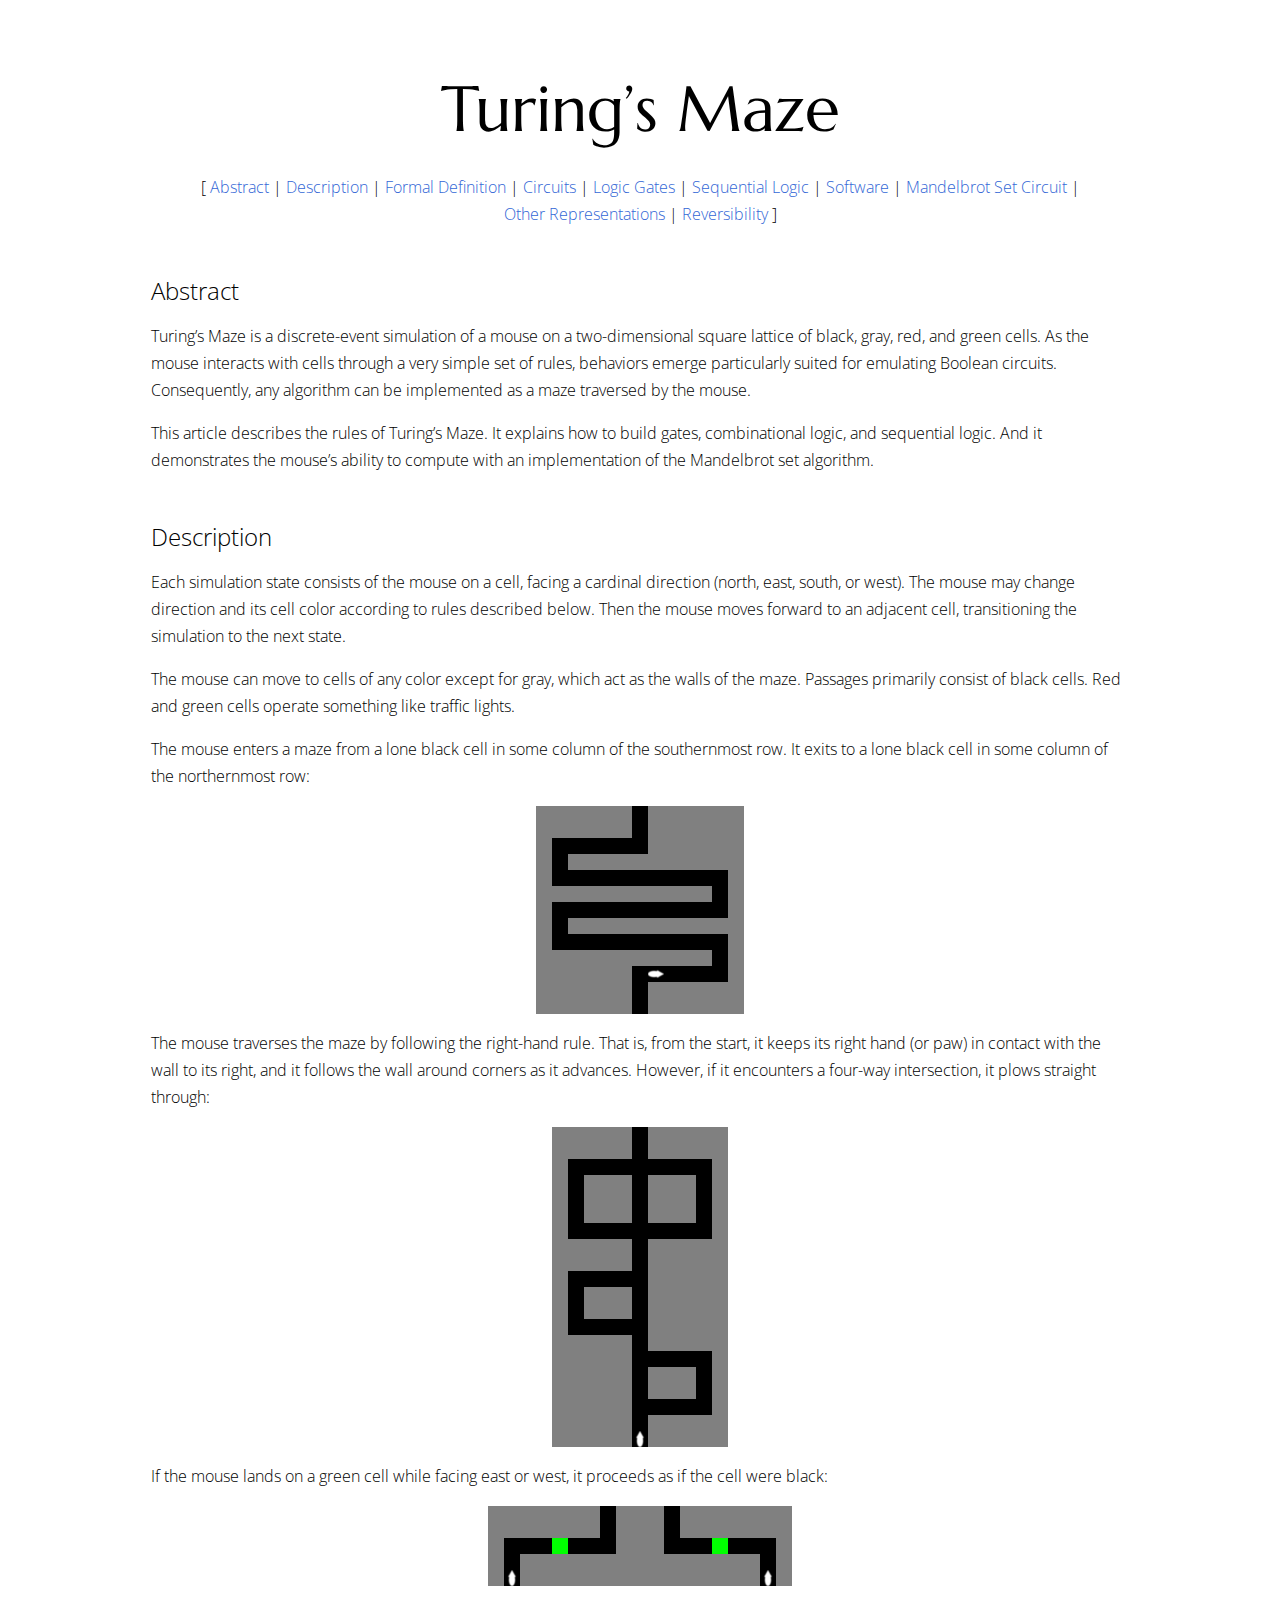
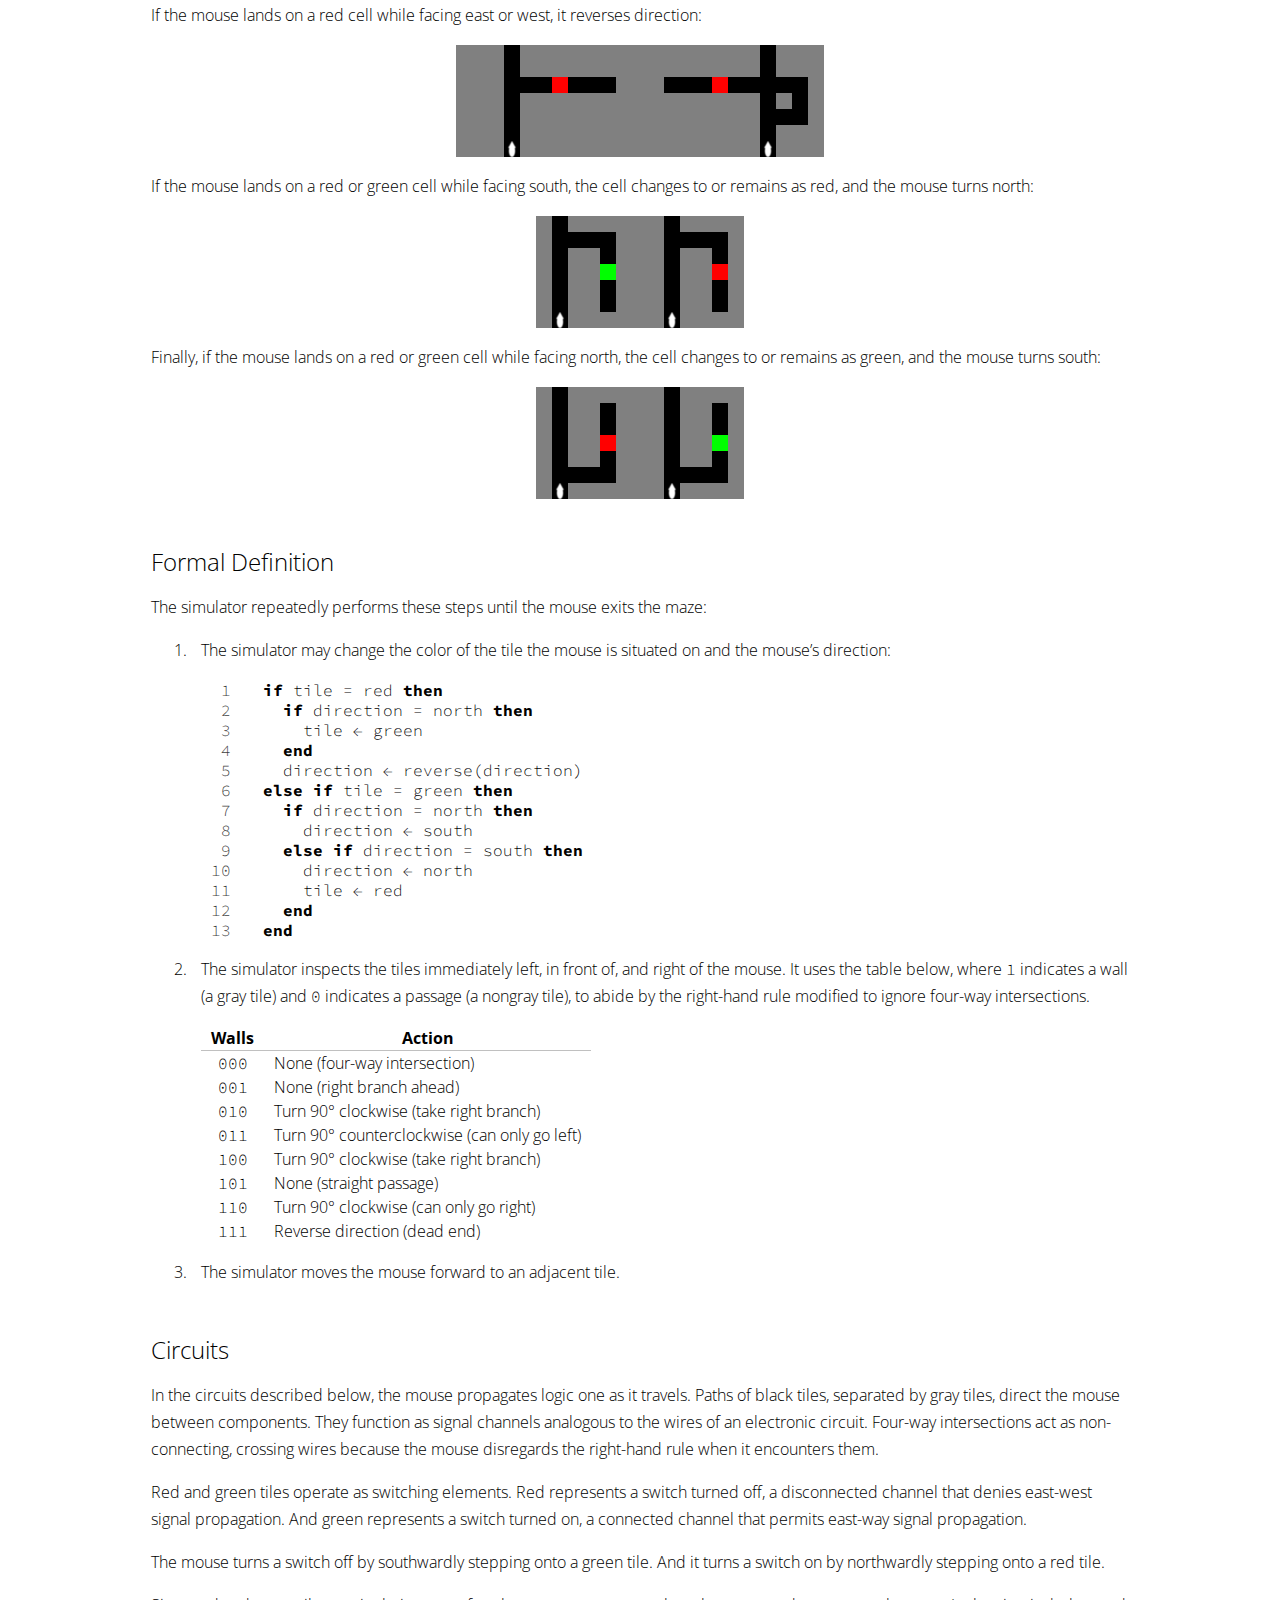
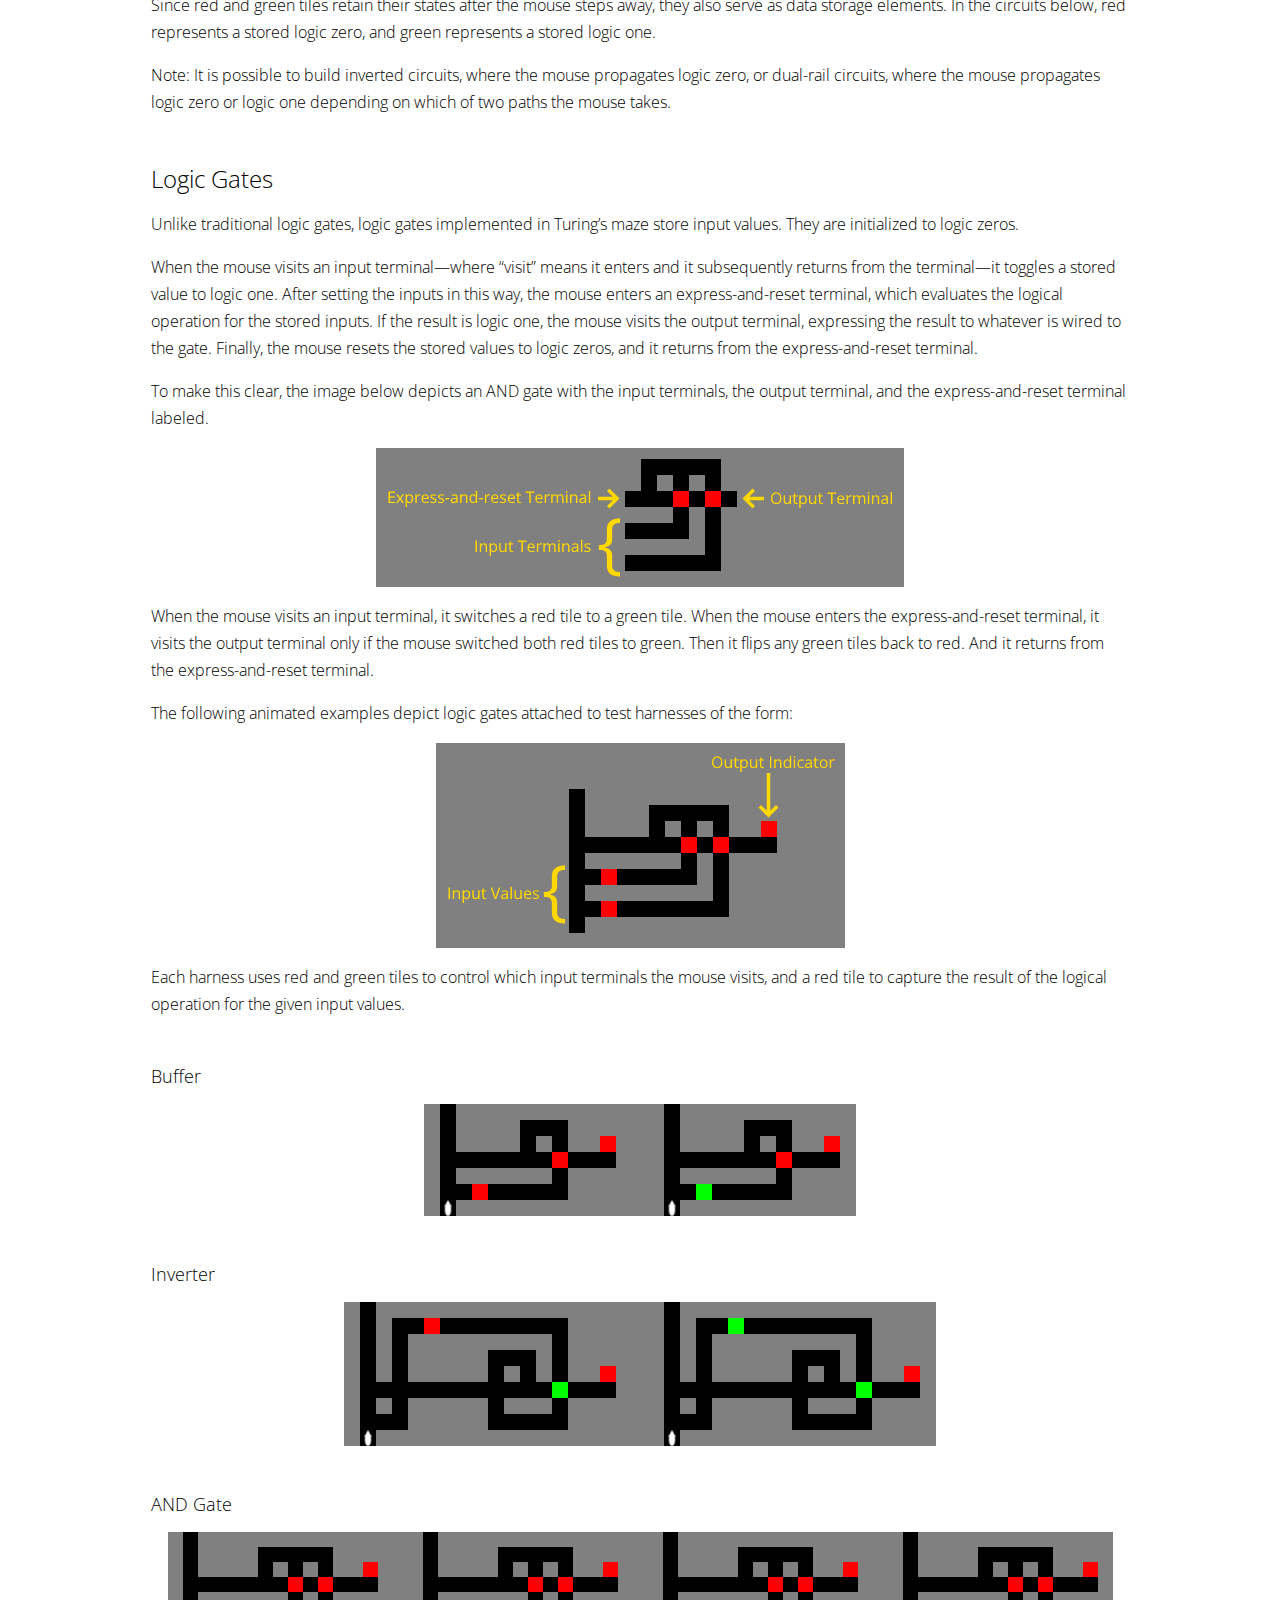
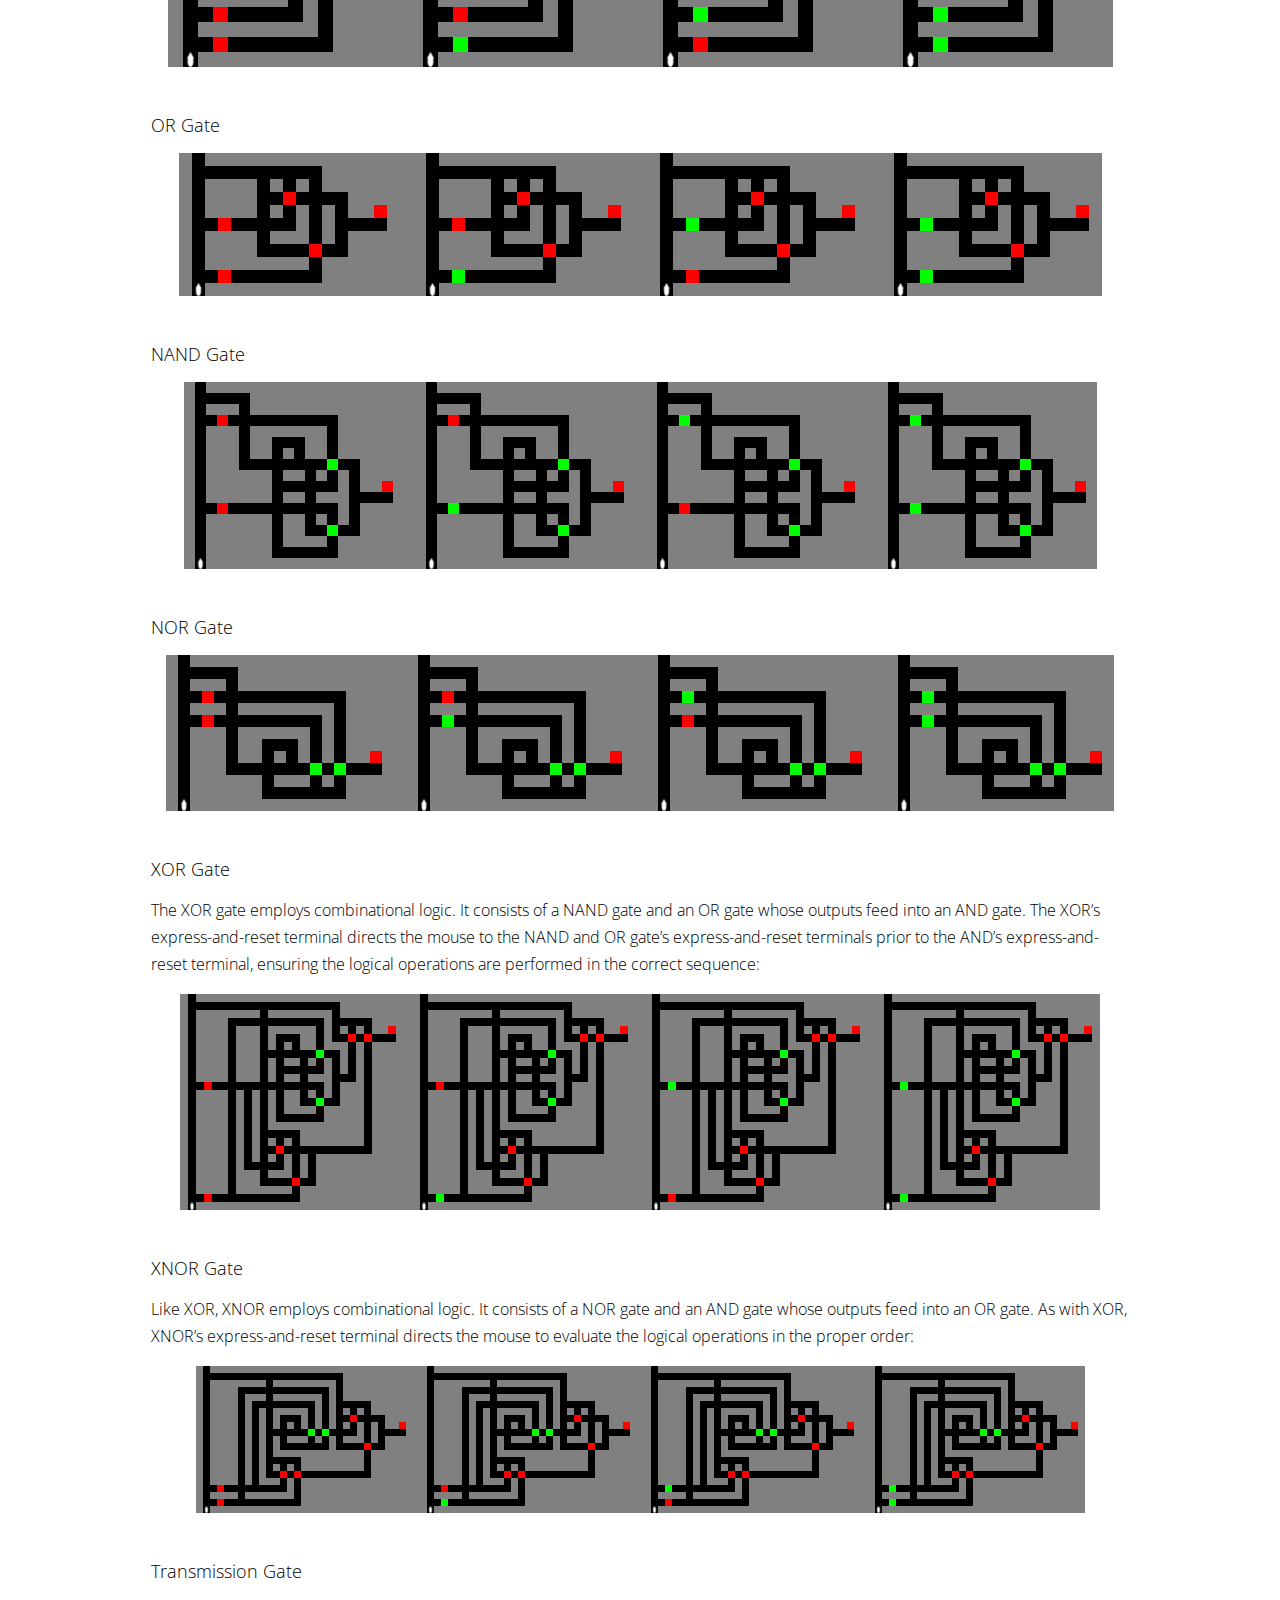
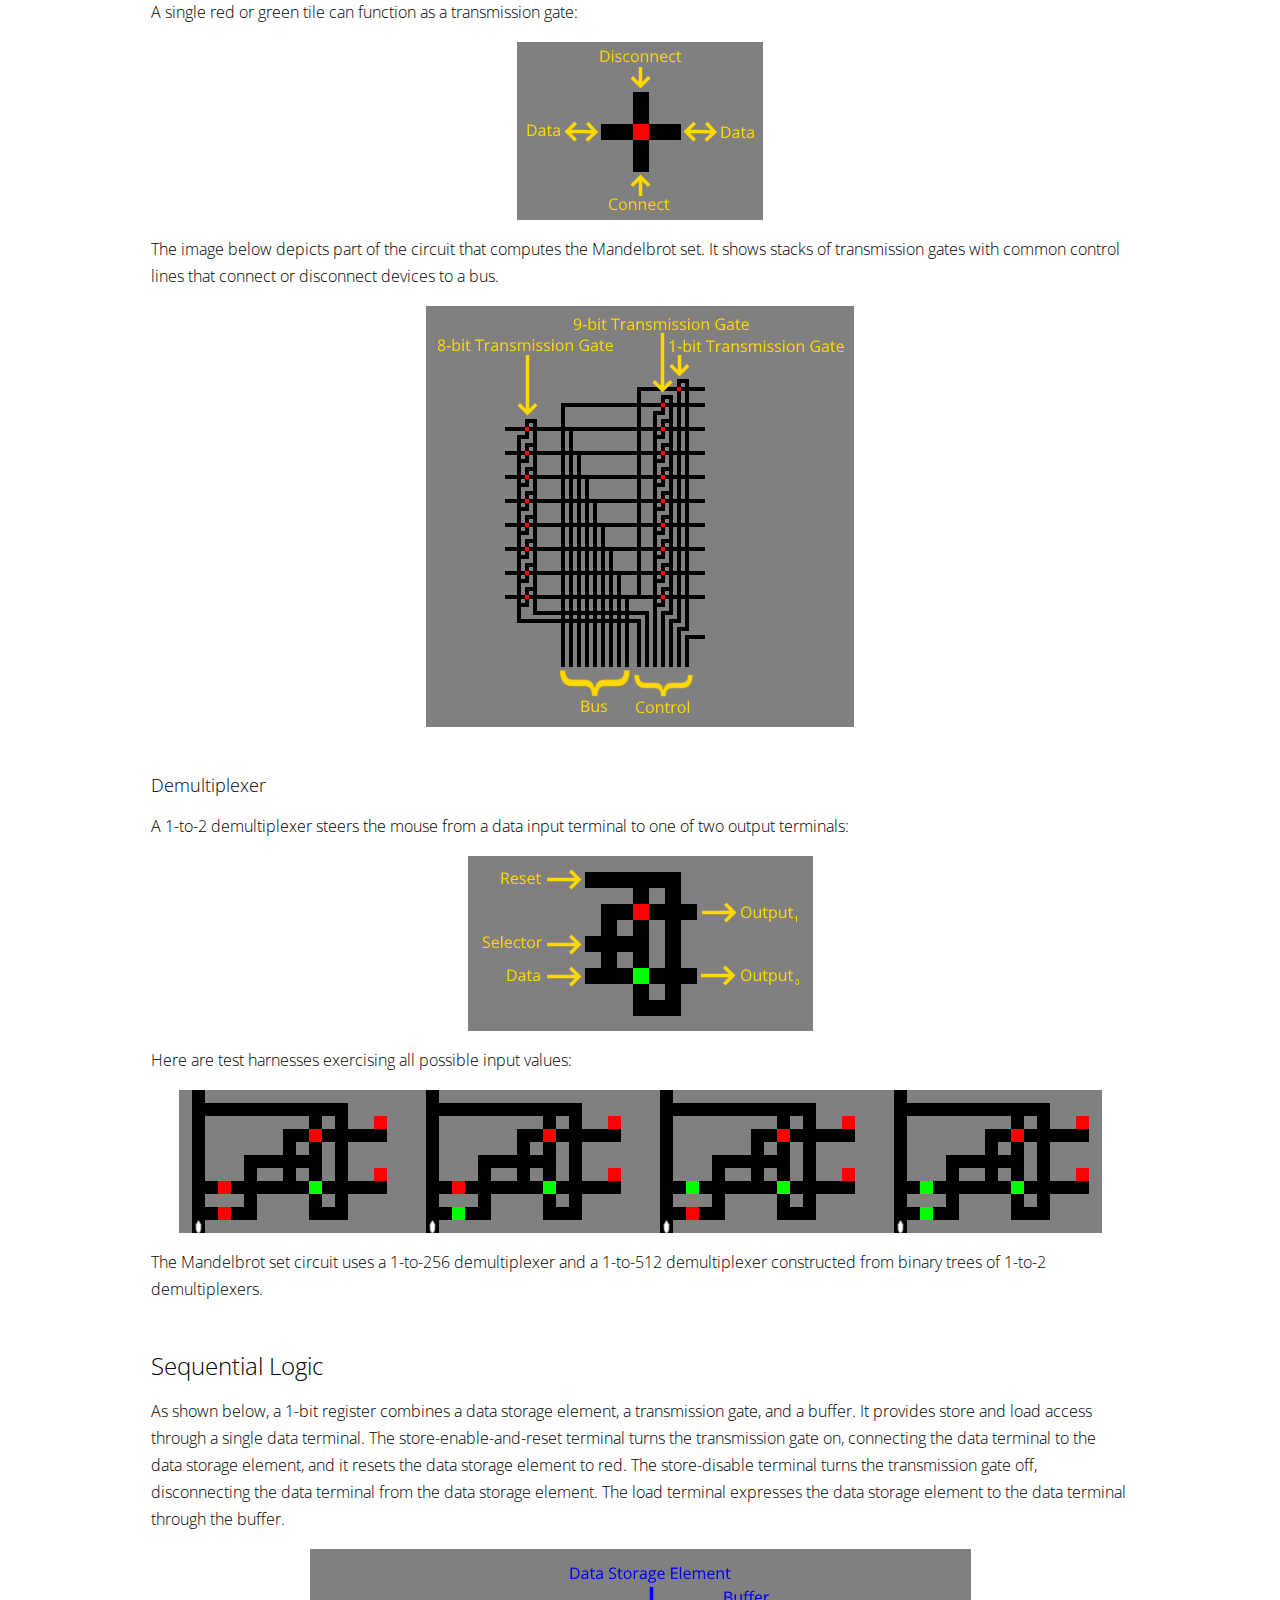
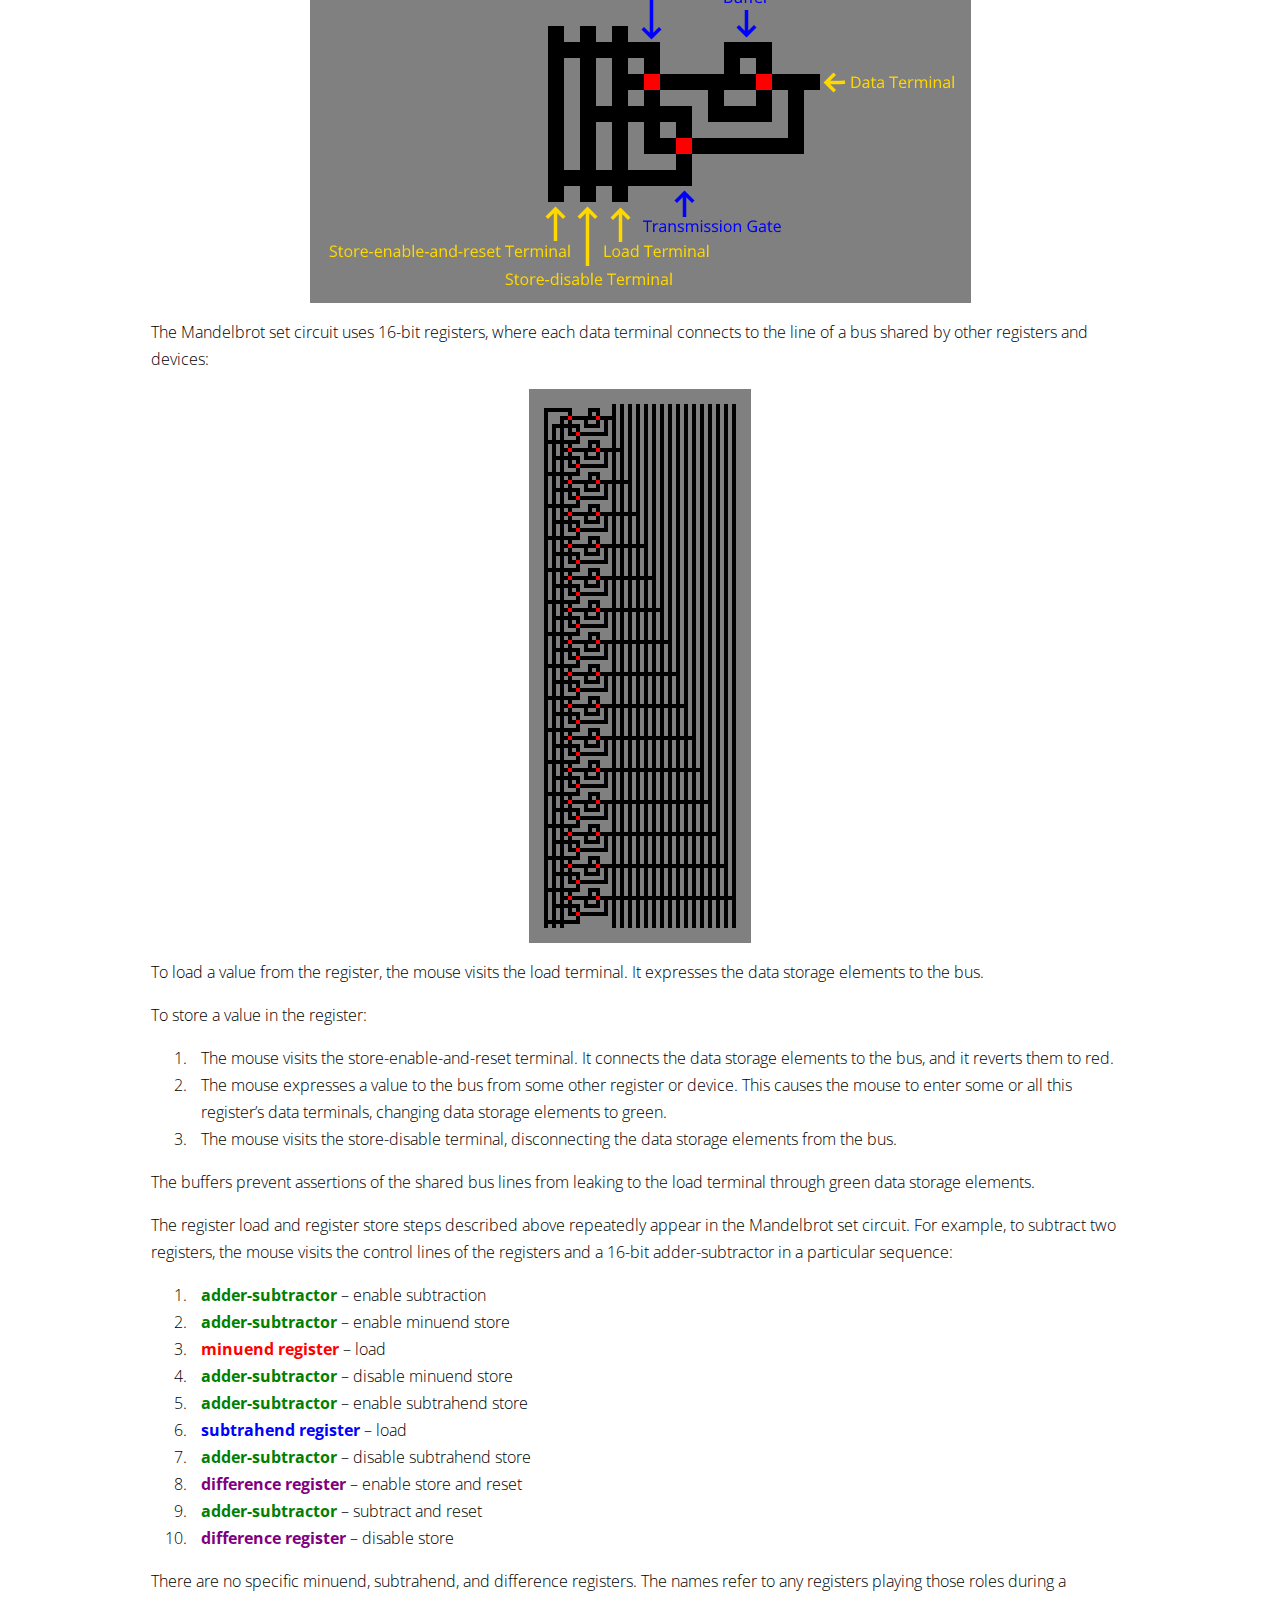
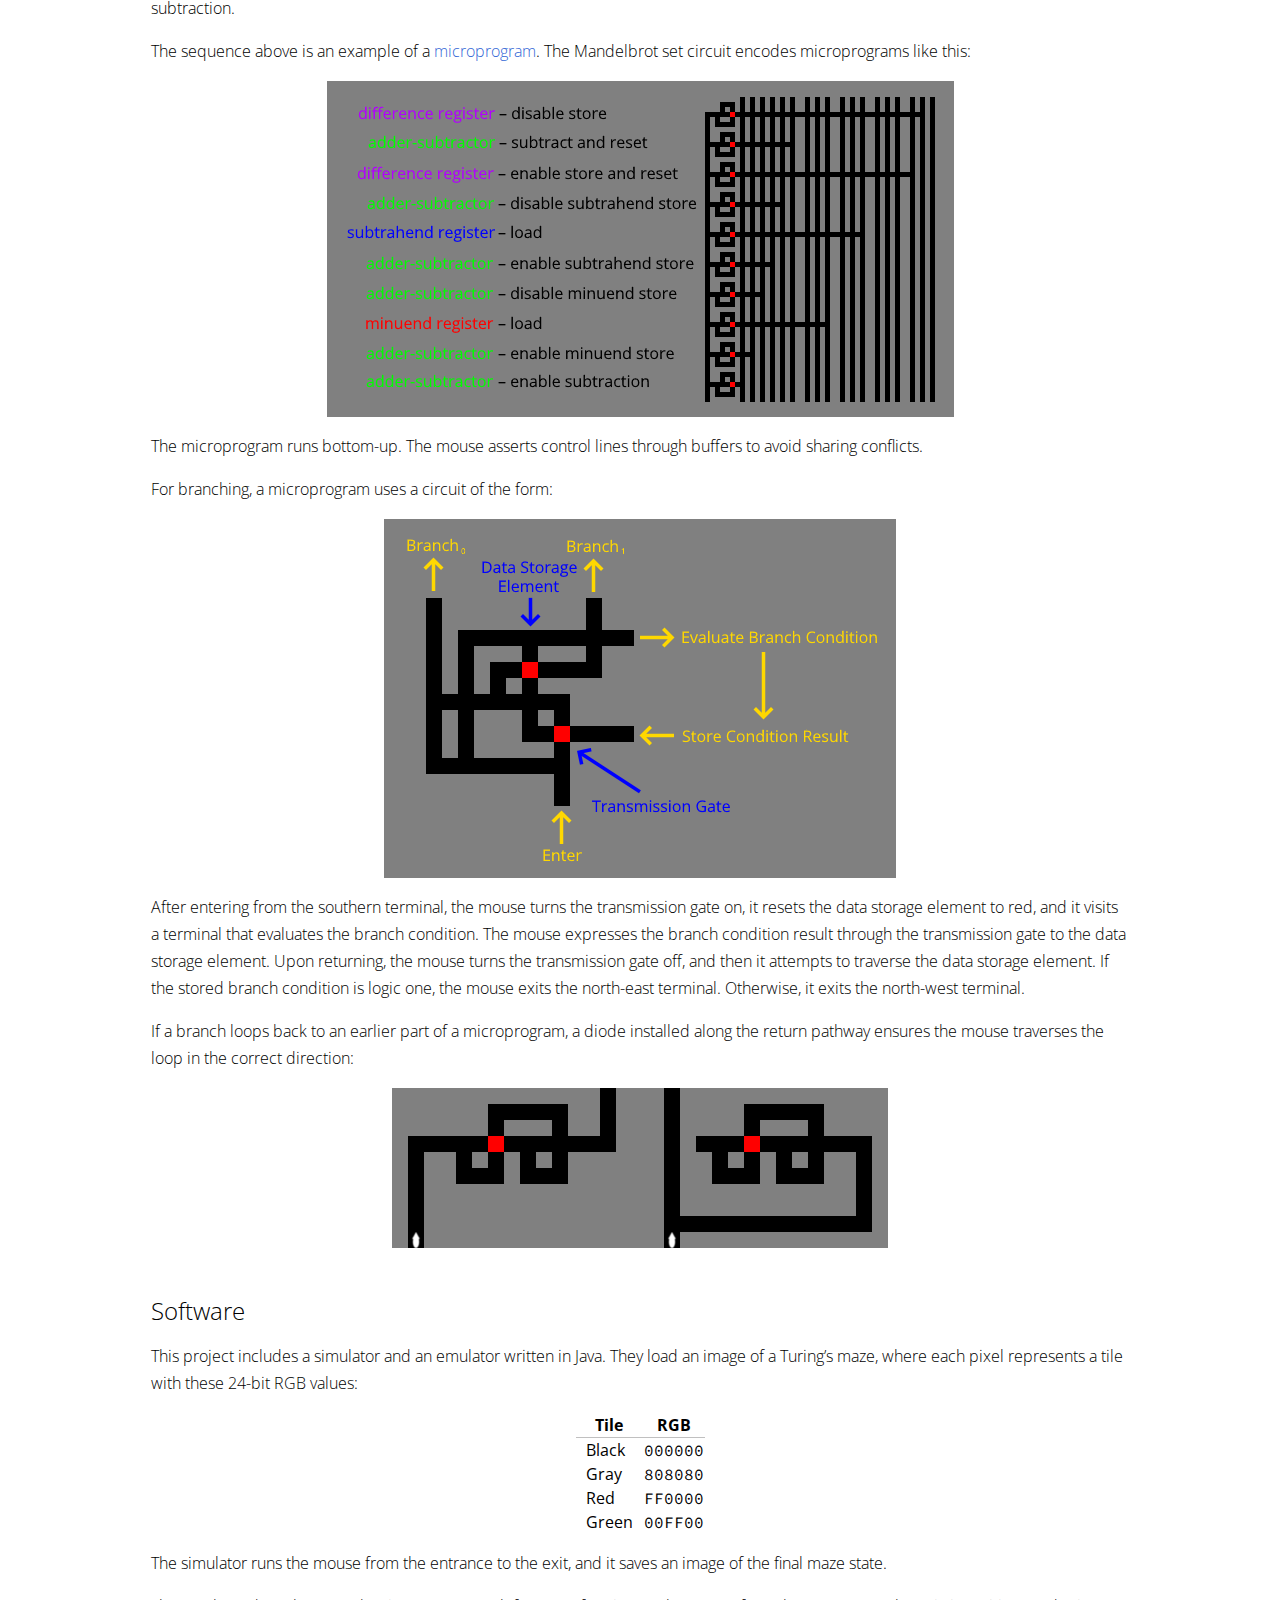
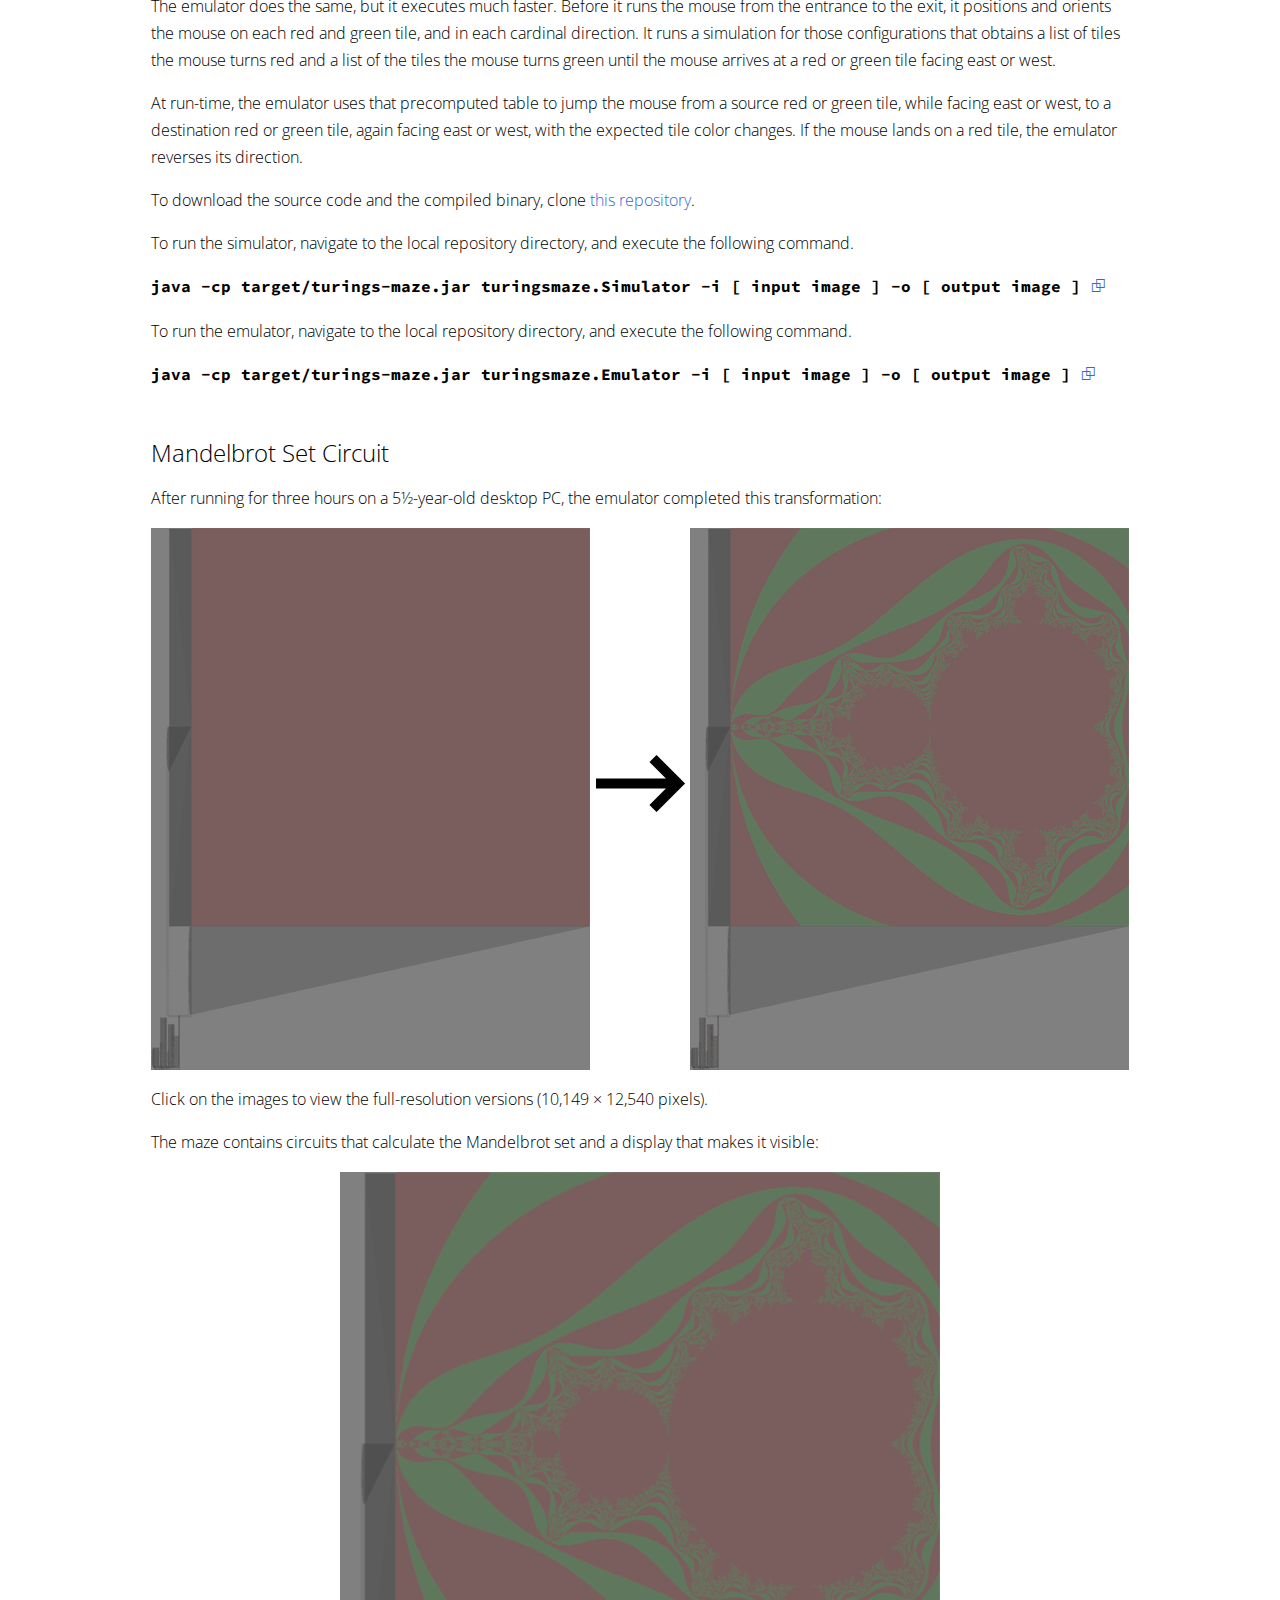
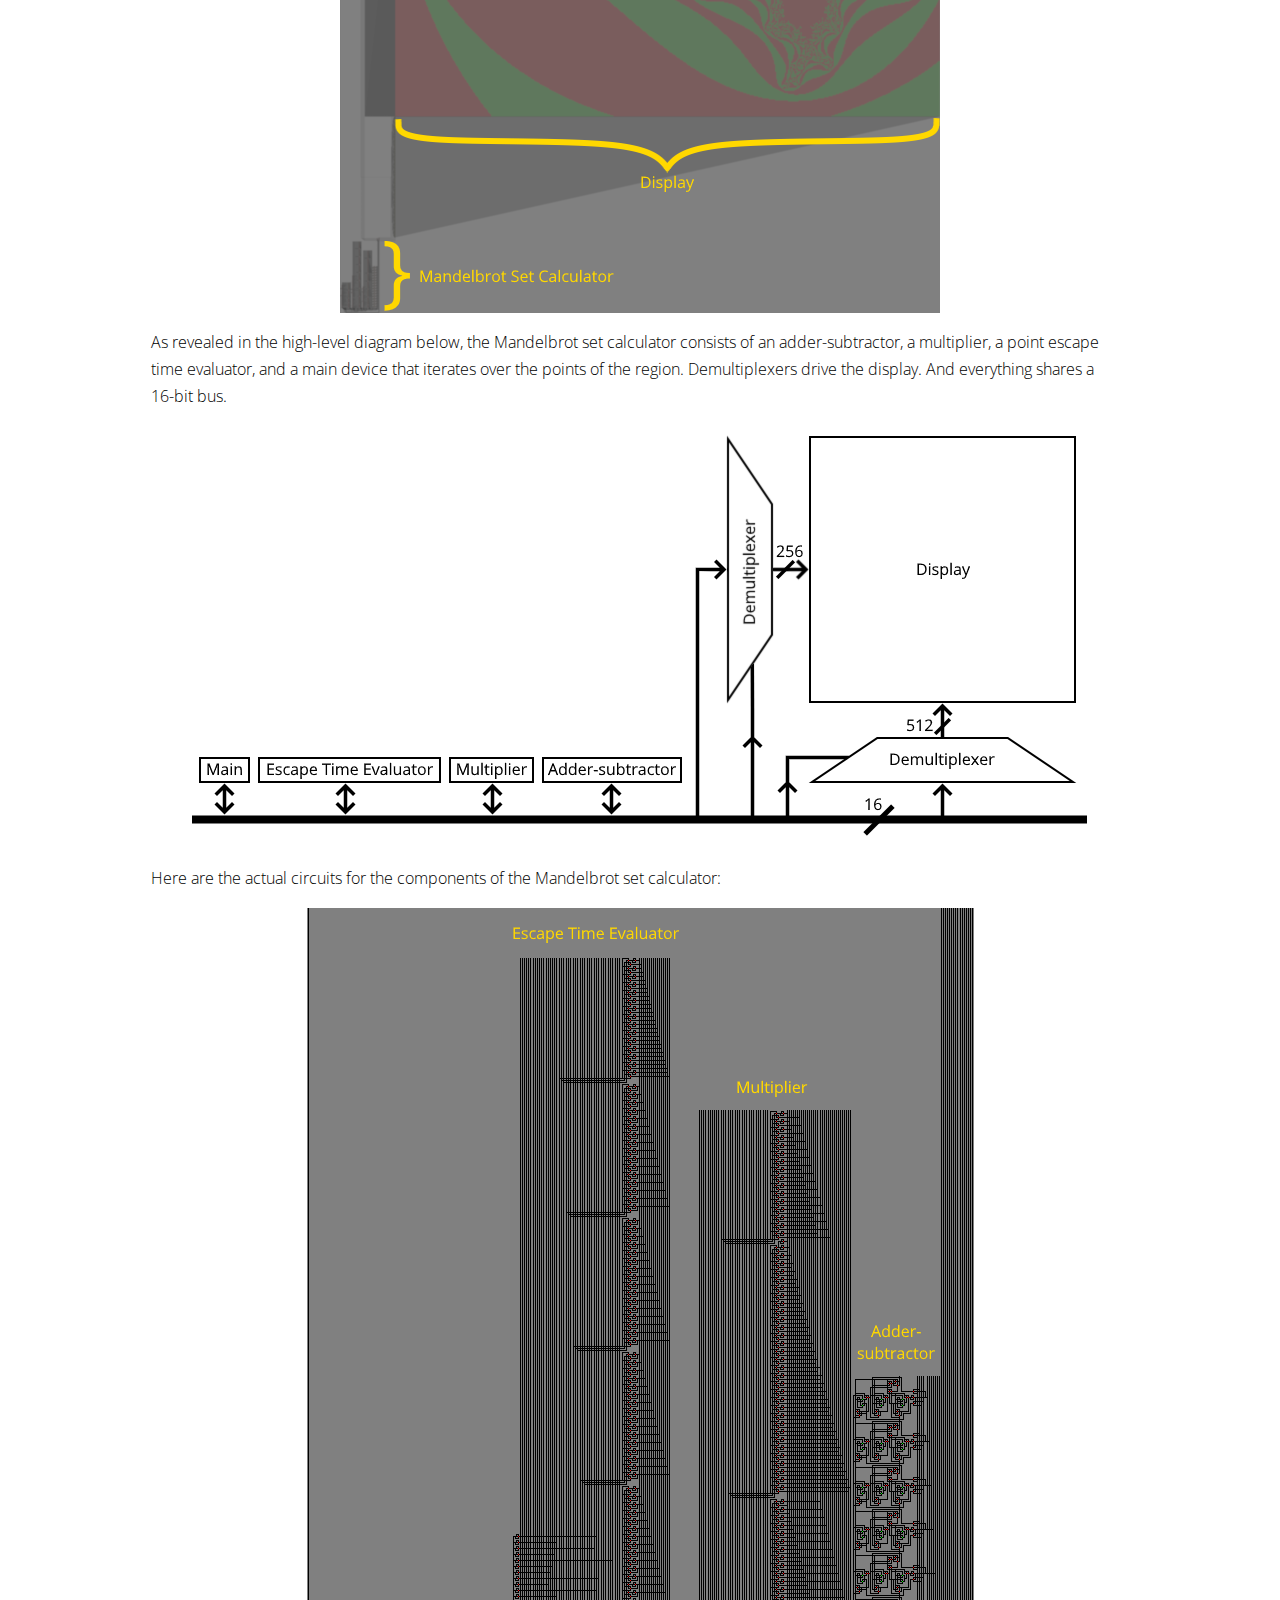
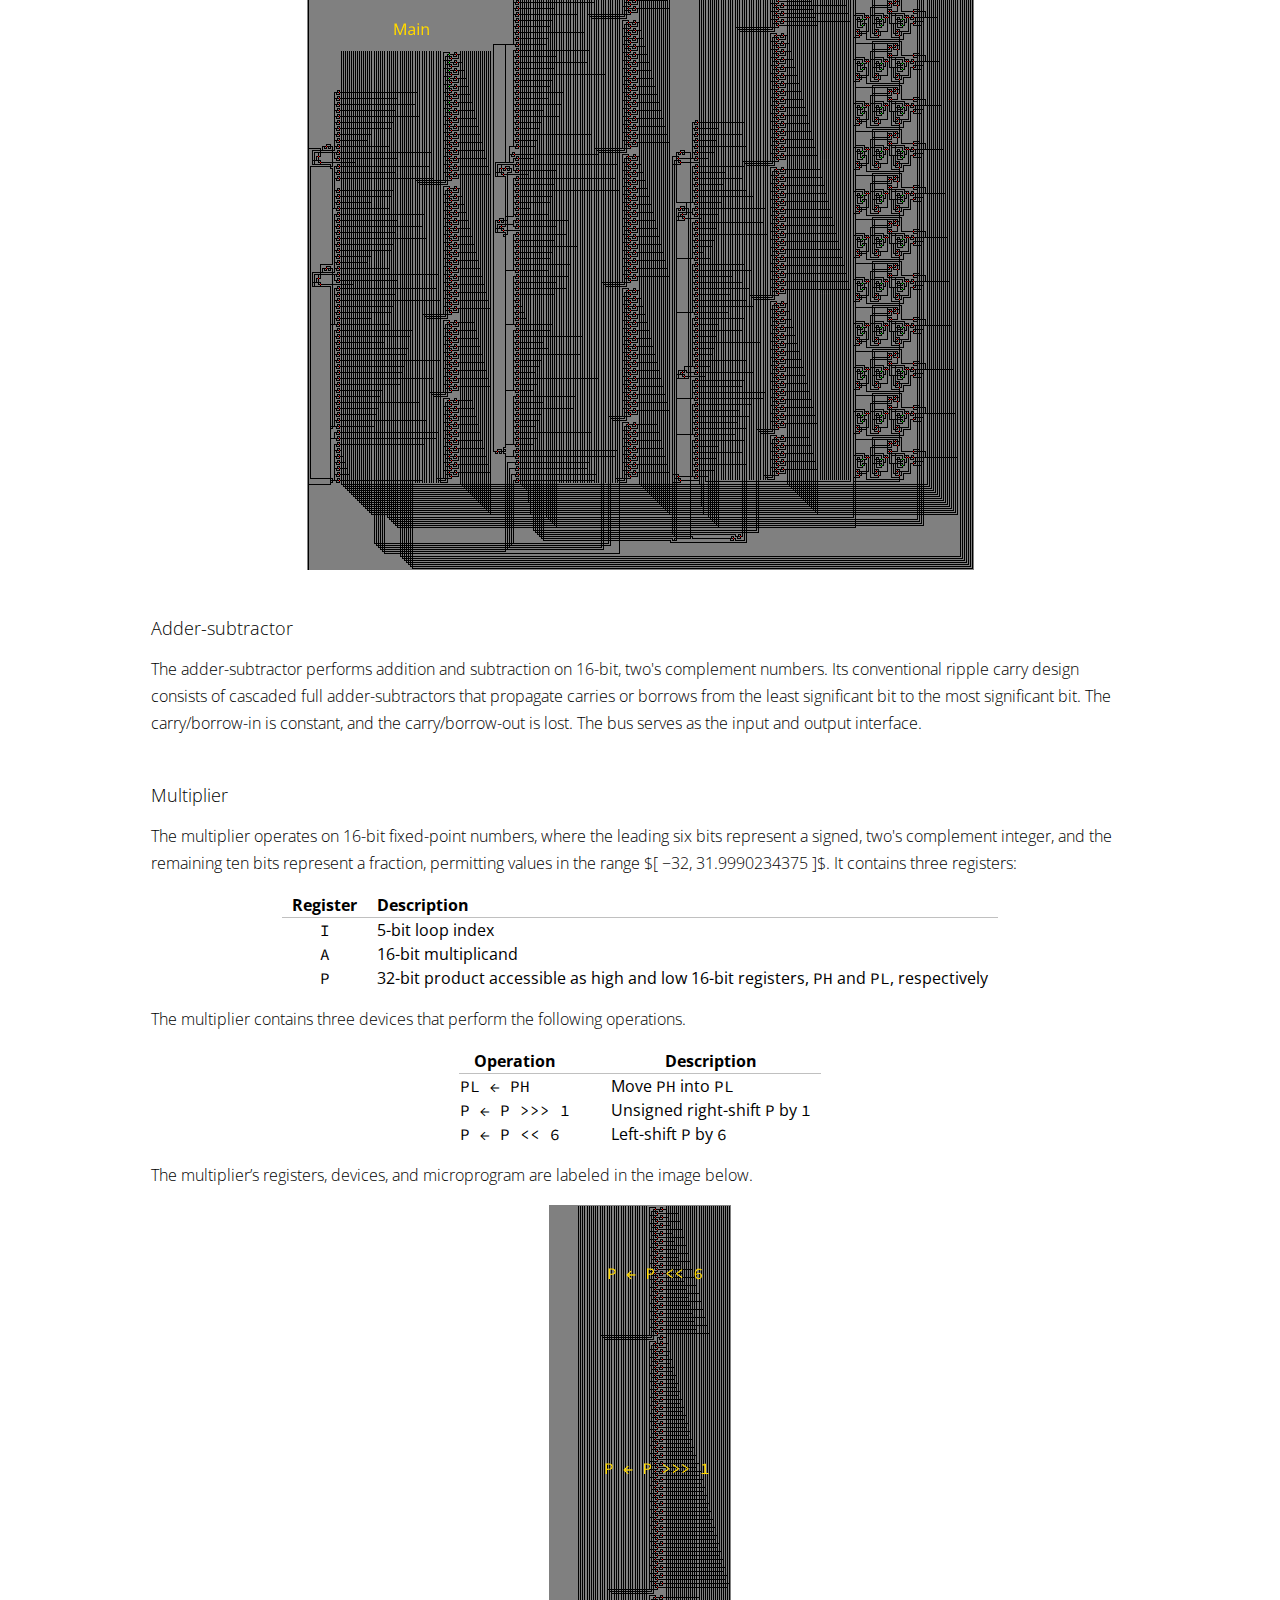
==== commit 4e6185a9: "web" ====
--- a/web/index.html
+++ b/web/index.html
@@ -536,15 +536,15 @@
 
 <p>Turing’s maze can be modeled as a <a href="https://en.wikipedia.org/wiki/Cellular_automaton" target="_blank">cellular automaton</a> with sixteen cell states:</p>
 
-[ pic of 16 tiles ] 
+<p><img class="centered" alt="ca-tiles" id="ca-tiles.png" src="ca-tiles.png"></p>  
 
 <p>The rules that produce a new generation&mdash;which apply to the entire grid simultaneously&mdash;change only those few cells with the mouse in their neighborhood.</p>
 
-<p>It is also possible to model Turing’s maze as a <a href="https://en.wikipedia.org/wiki/Turmite" target="_blank">turmite</a> with forty-eight meta tiles:</p> 
-
-[ pic of 48 tiles ] 
-
-<p>Since the meta tiles include the proximate maze walls, the turmite needs only the current meta tile and its direction when deciding what to do.</p> 
+<p>It is also possible to model Turing’s maze as a <a href="https://en.wikipedia.org/wiki/Turmite" target="_blank">turmite</a> with forty-five metatiles:</p> 
+
+<p><img class="centered" alt="metatiles" id="metatiles.png" src="metatiles.png"></p>  
+
+<p>Since the metatiles include the proximate maze walls, the turmite needs only the current metatile and the direction it faces to decide what to do.</p> 
 
 
 <h1 id="universality"><a class="header" href="#universality">Universality</a></h1>
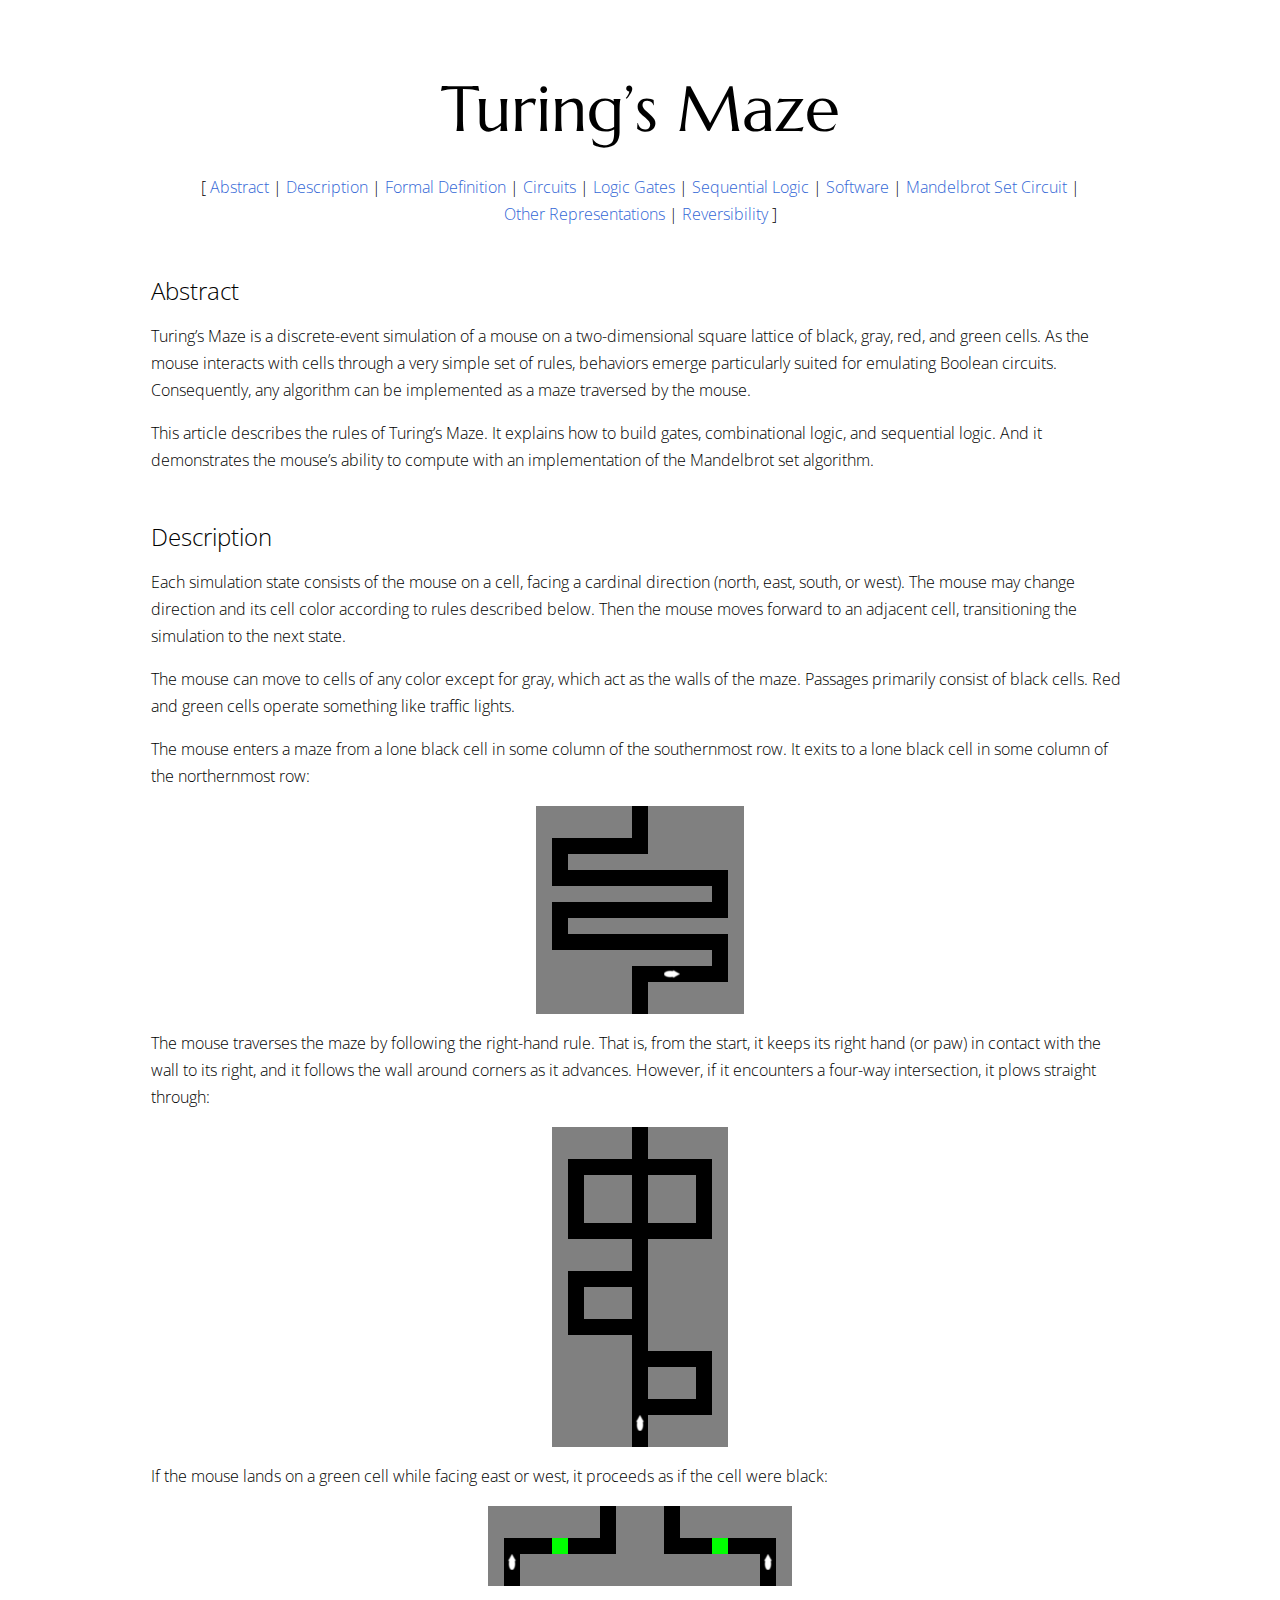
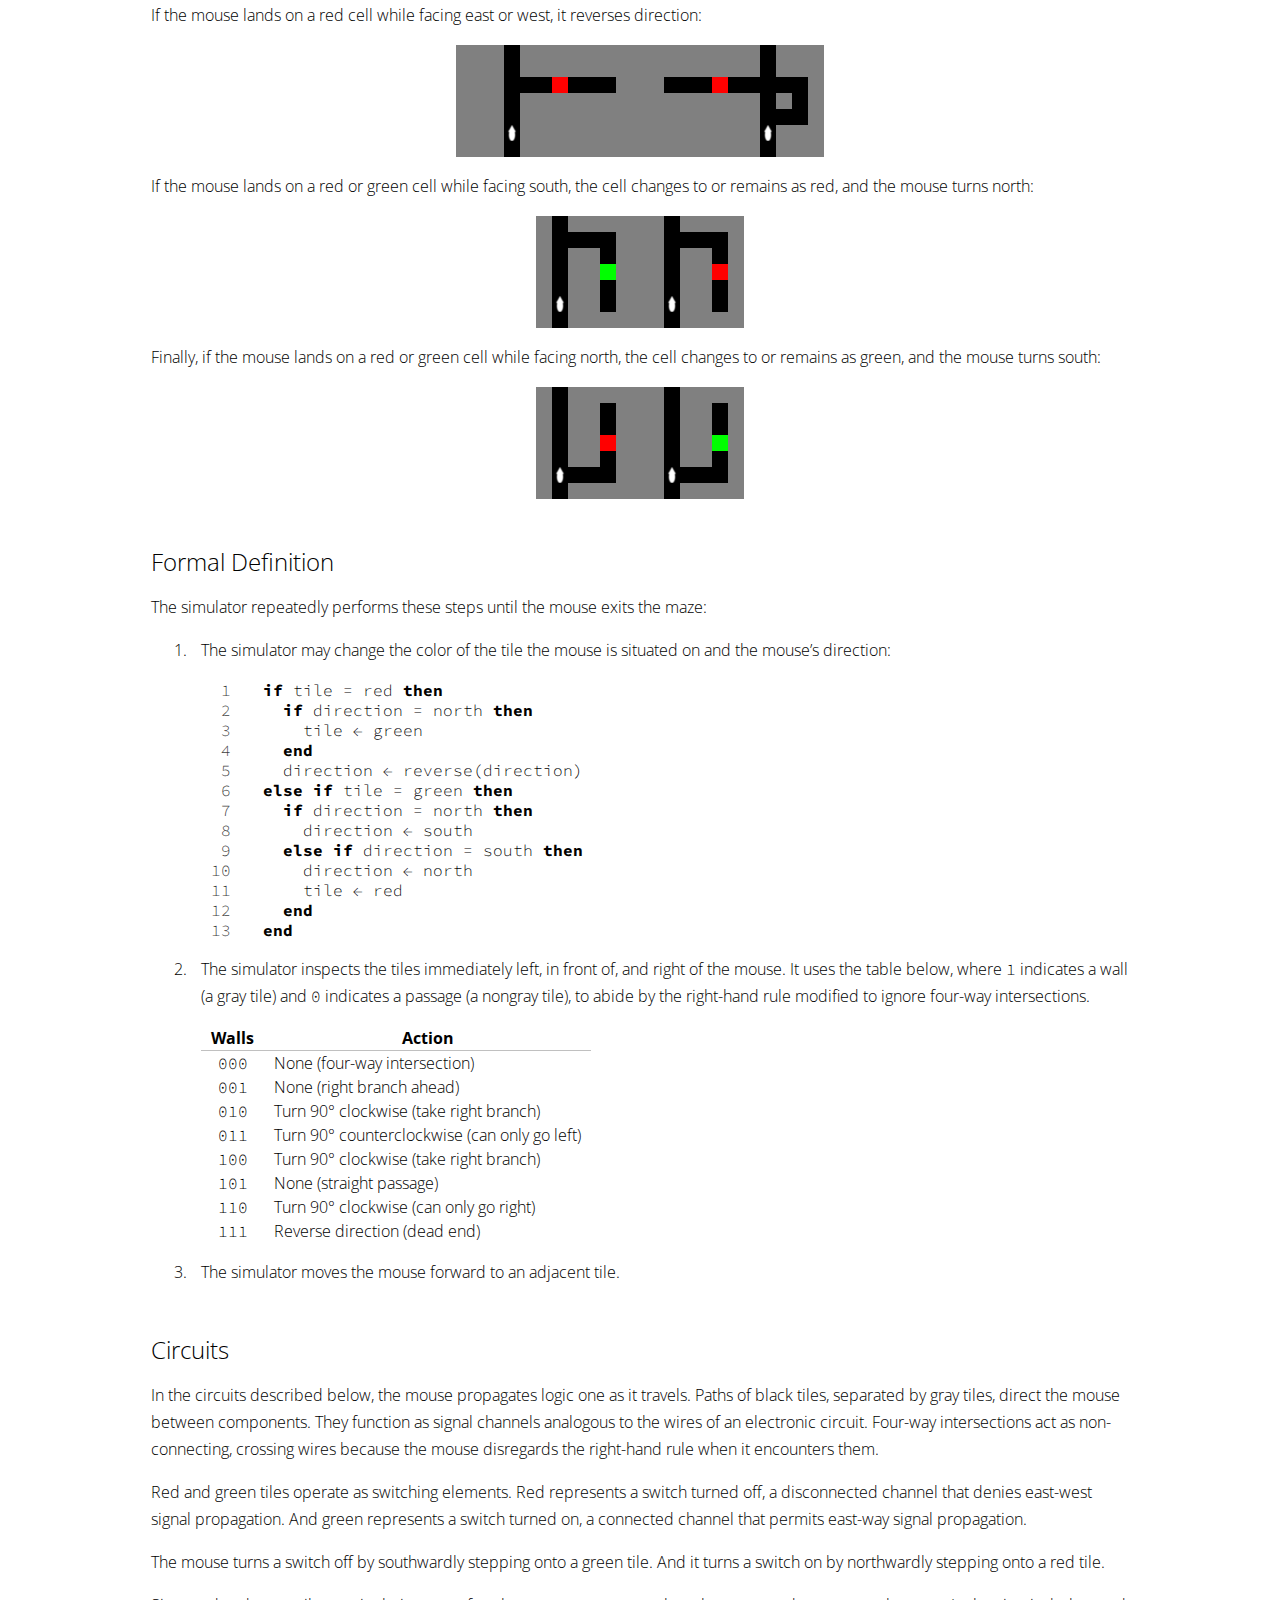
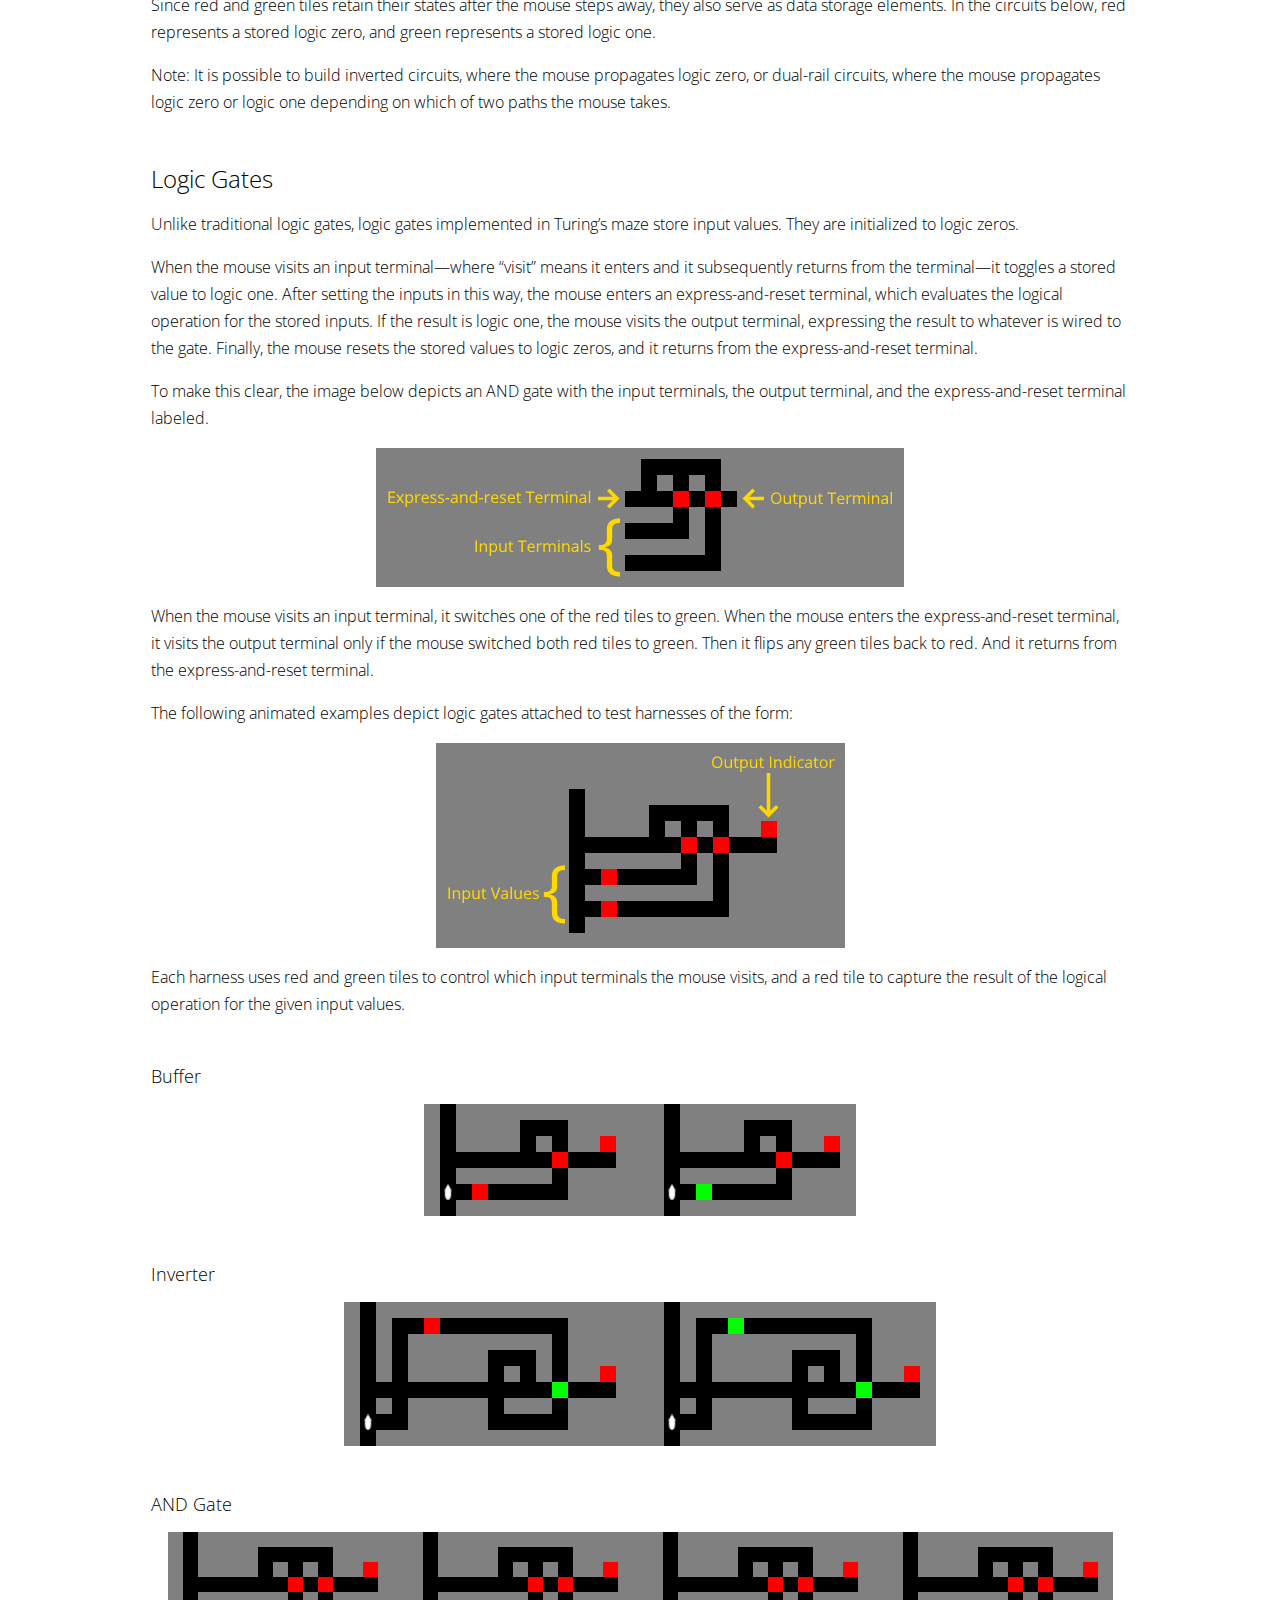
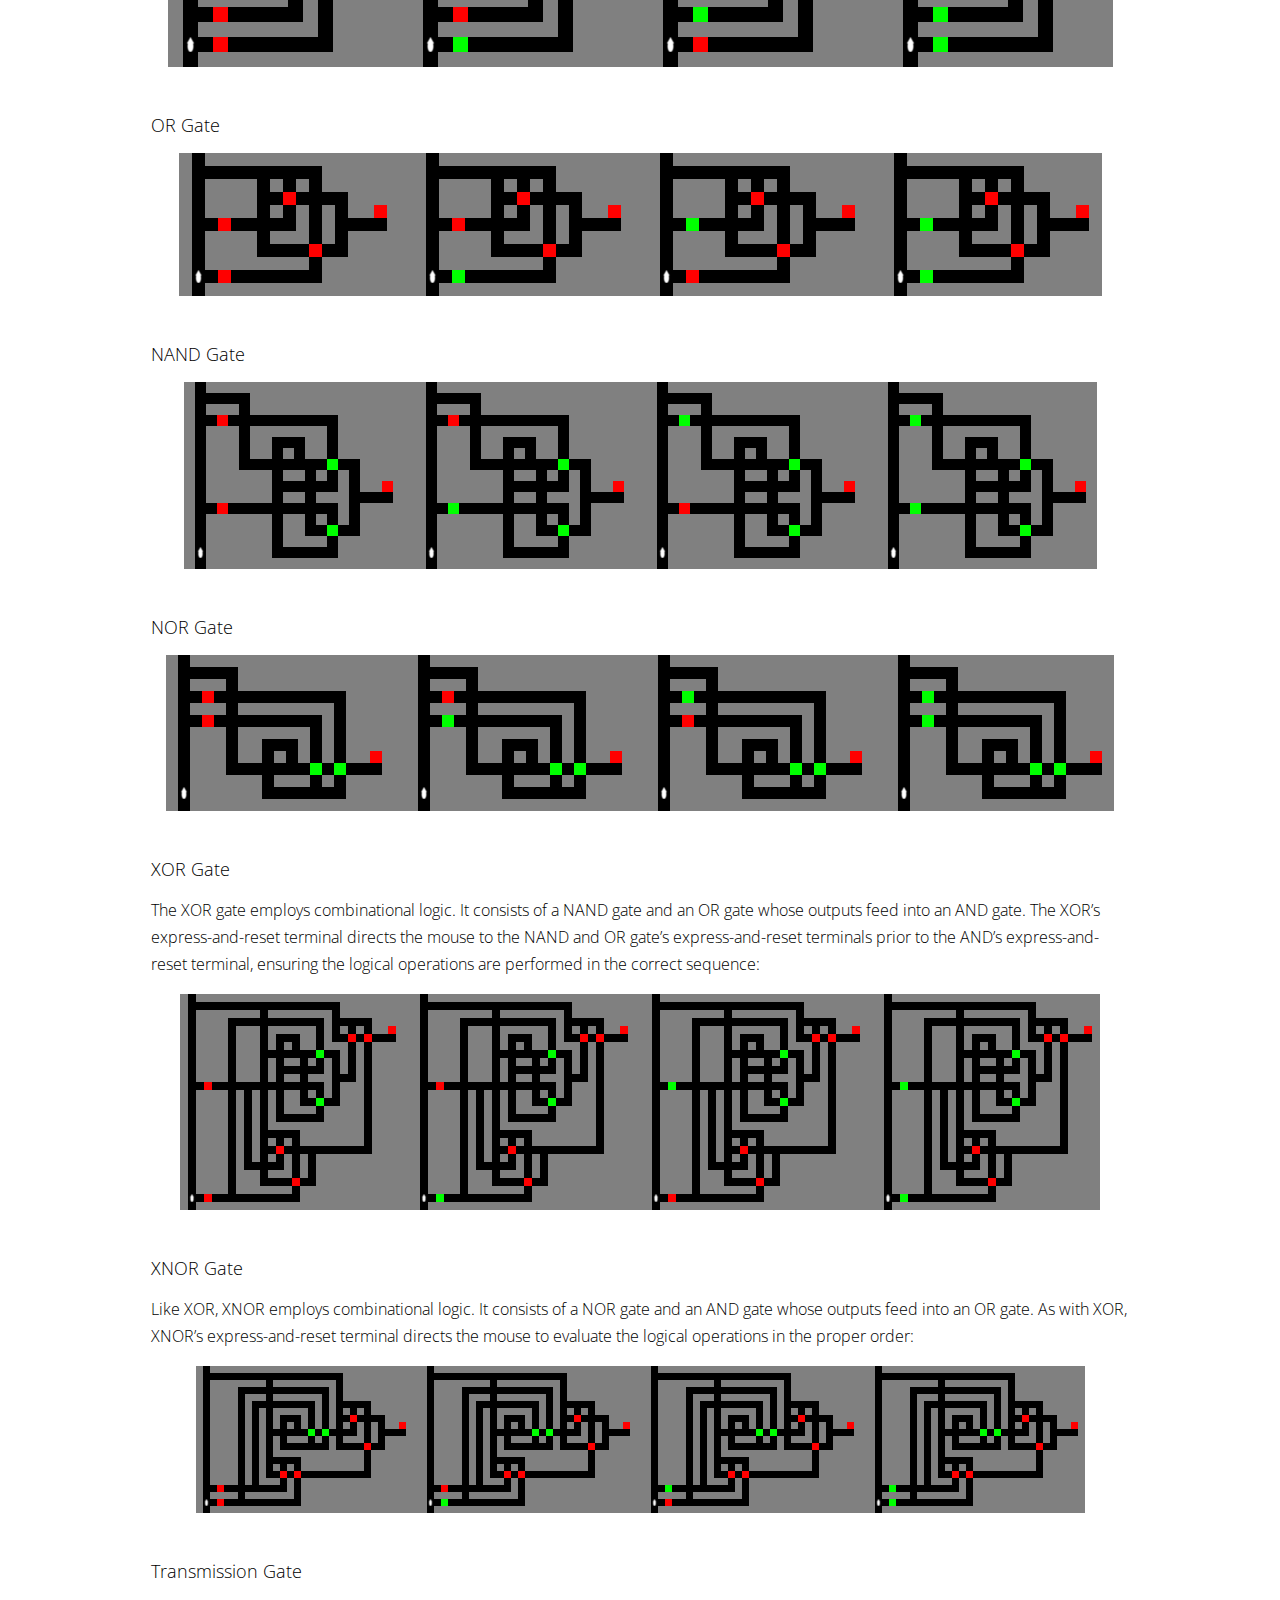
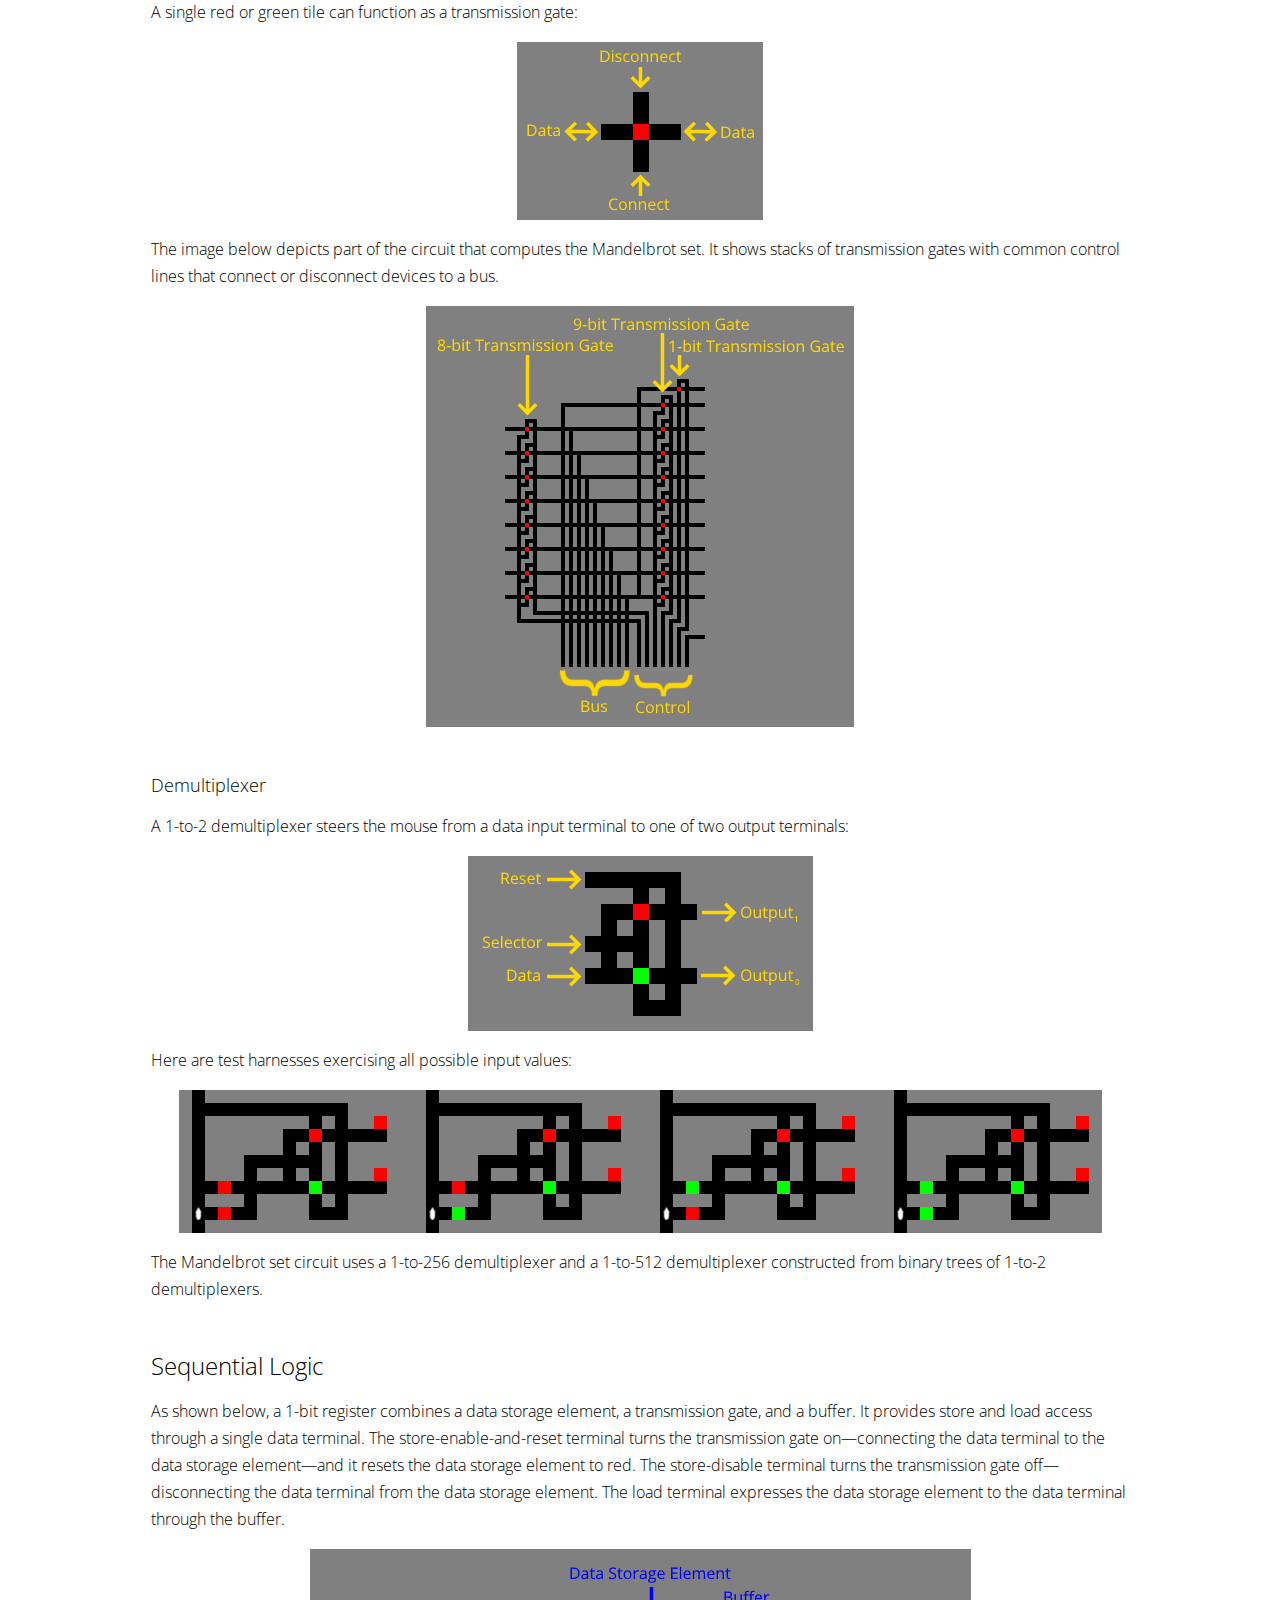
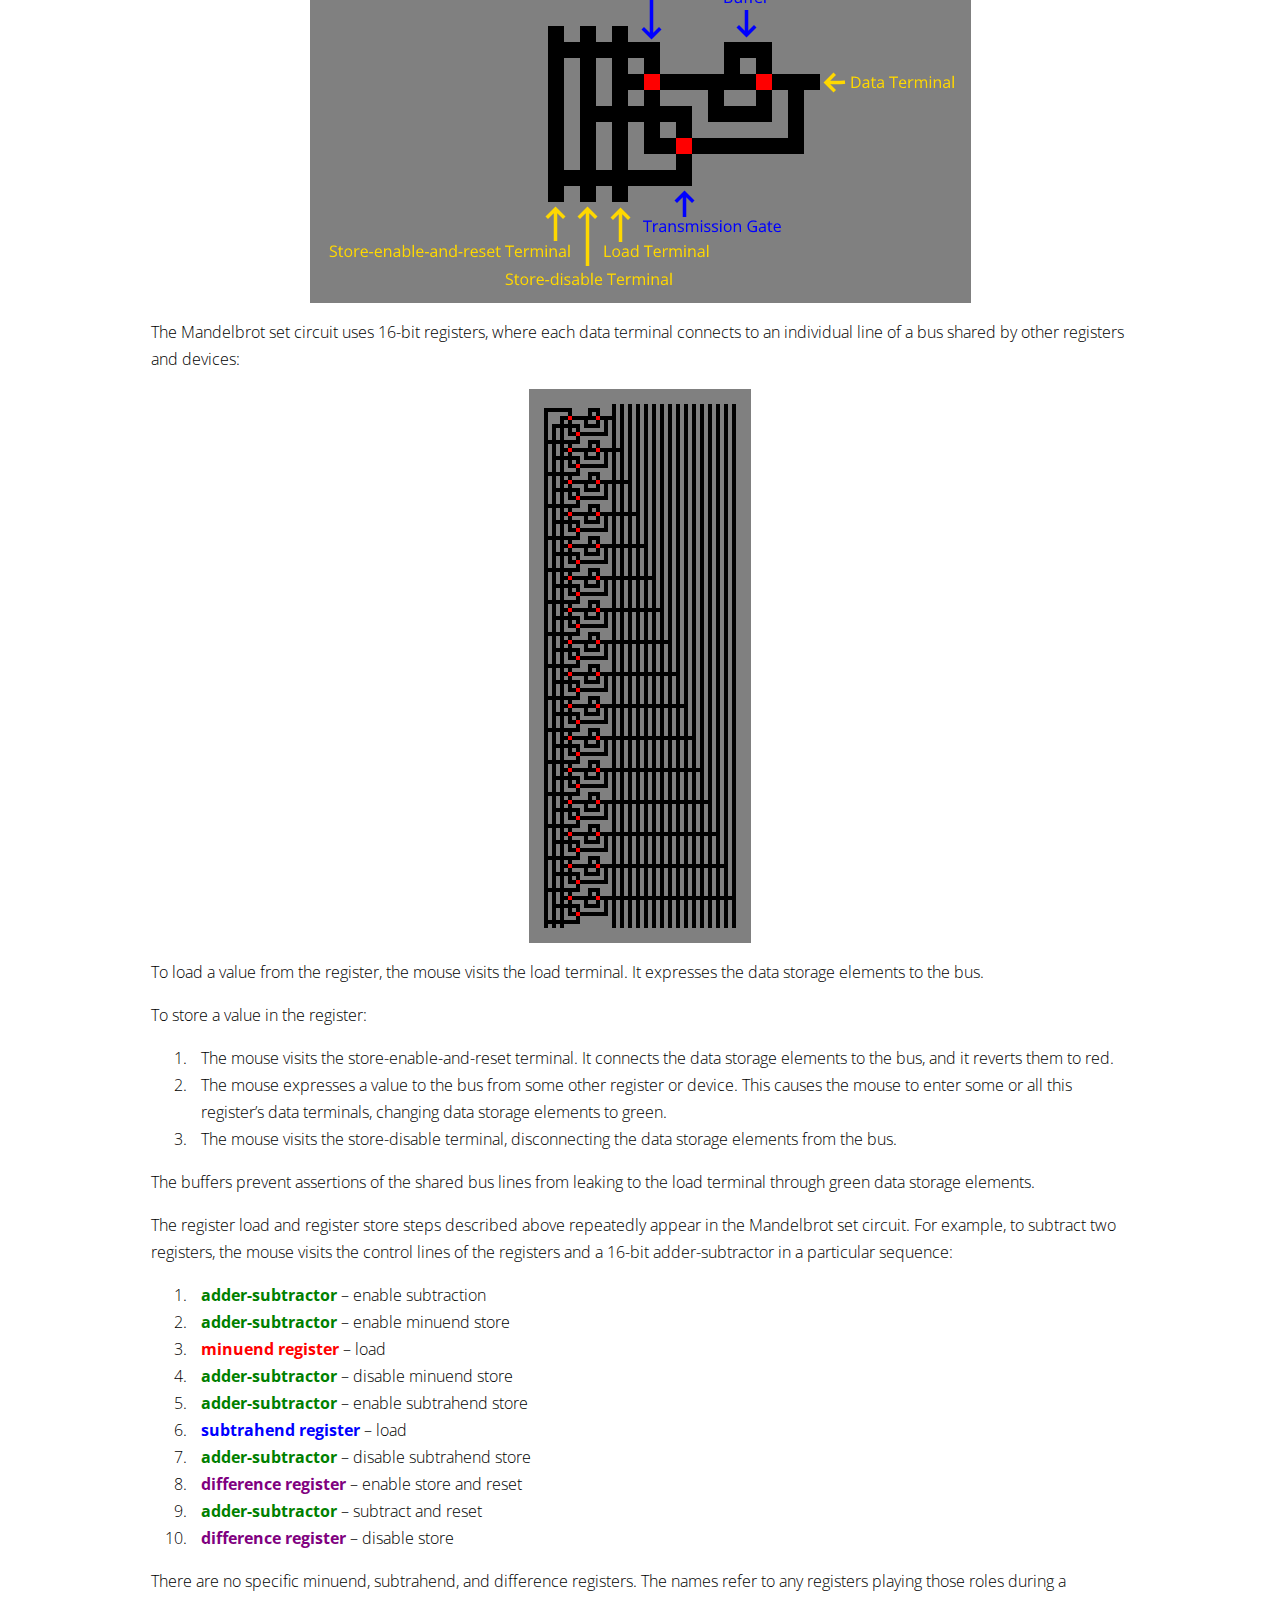
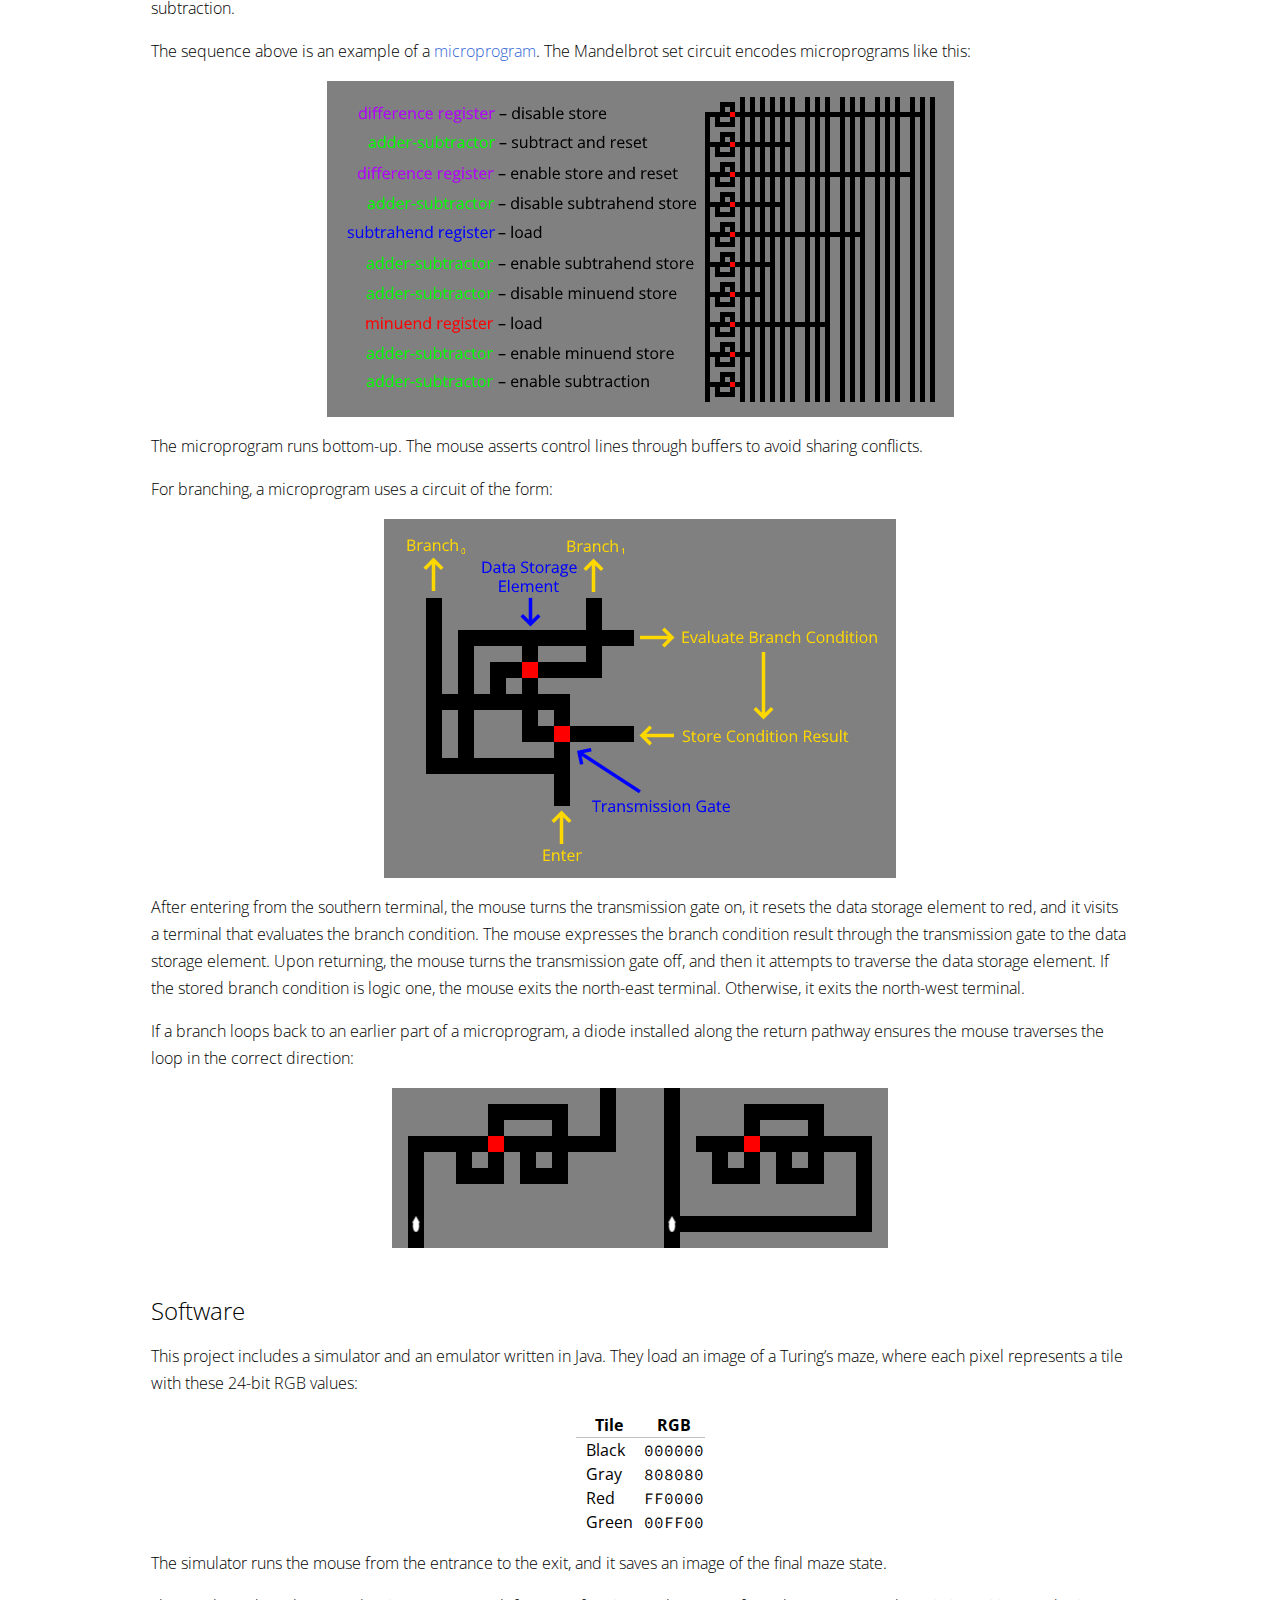
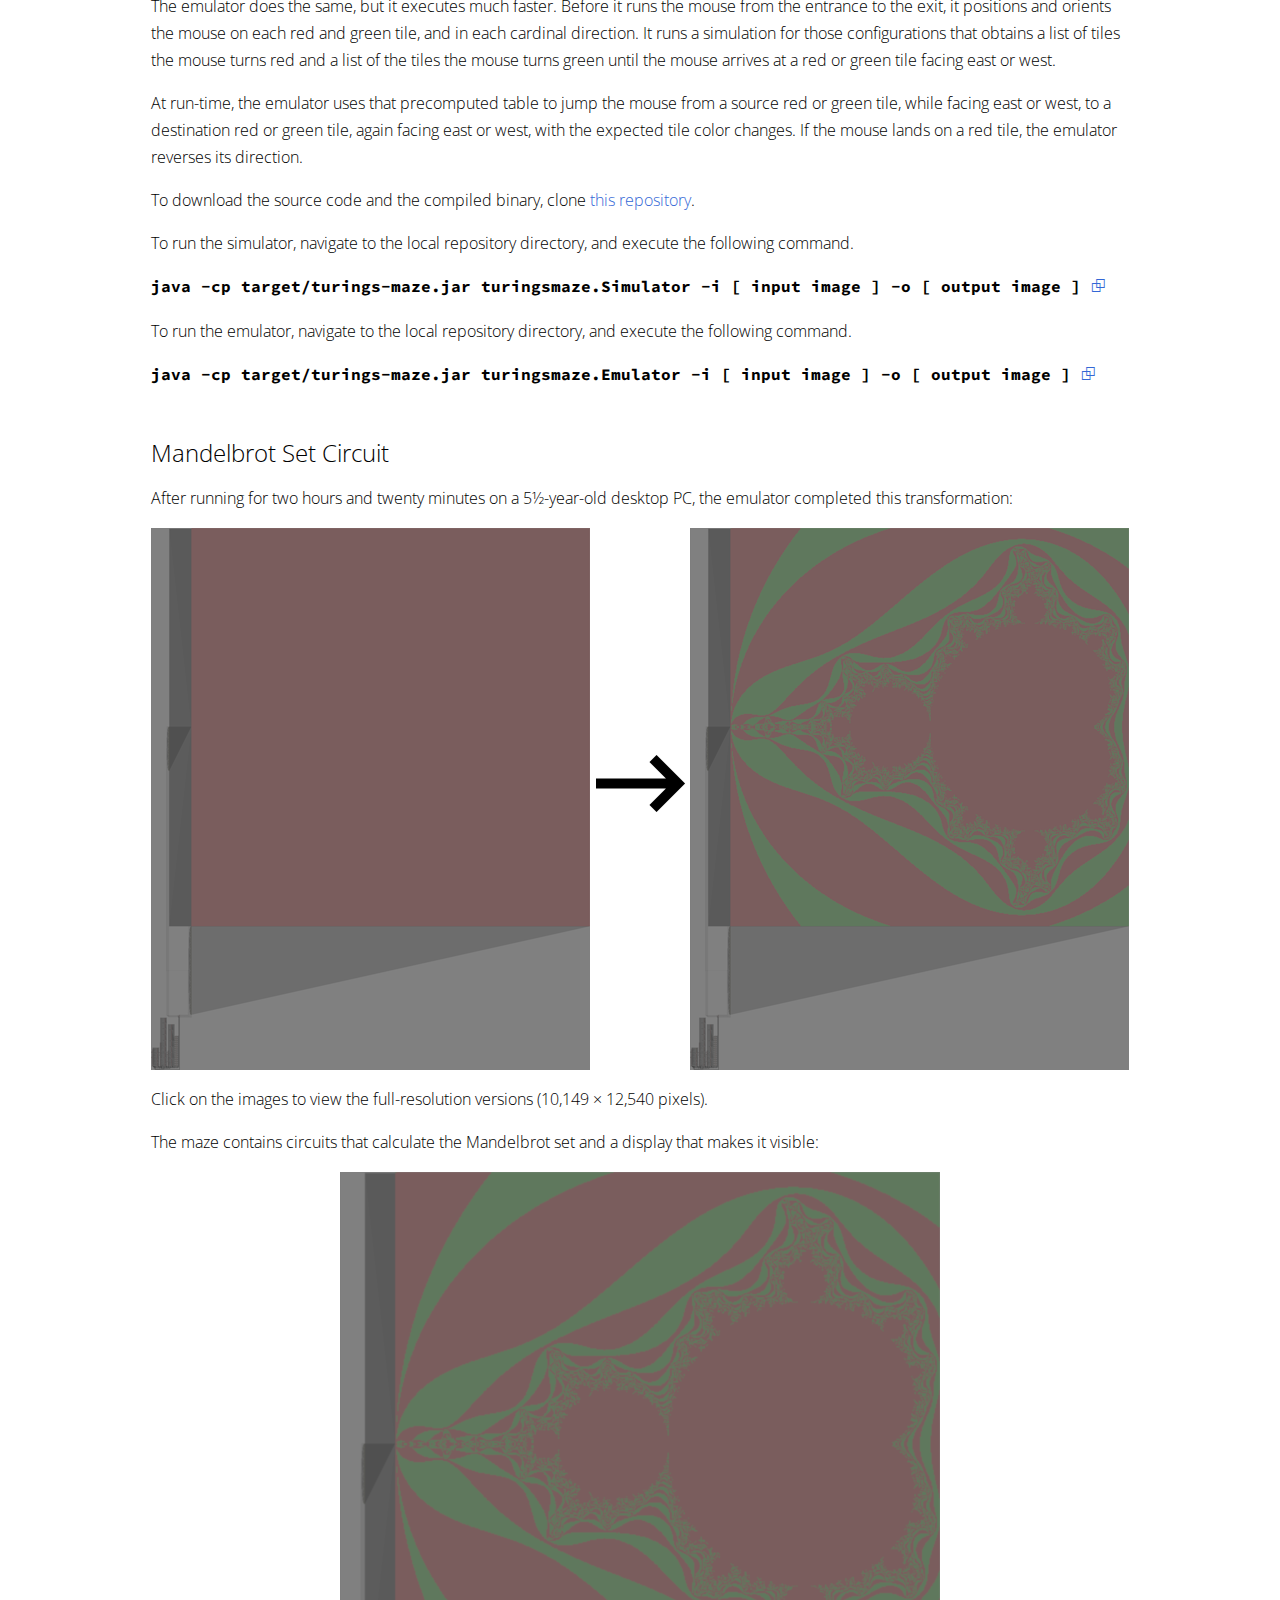
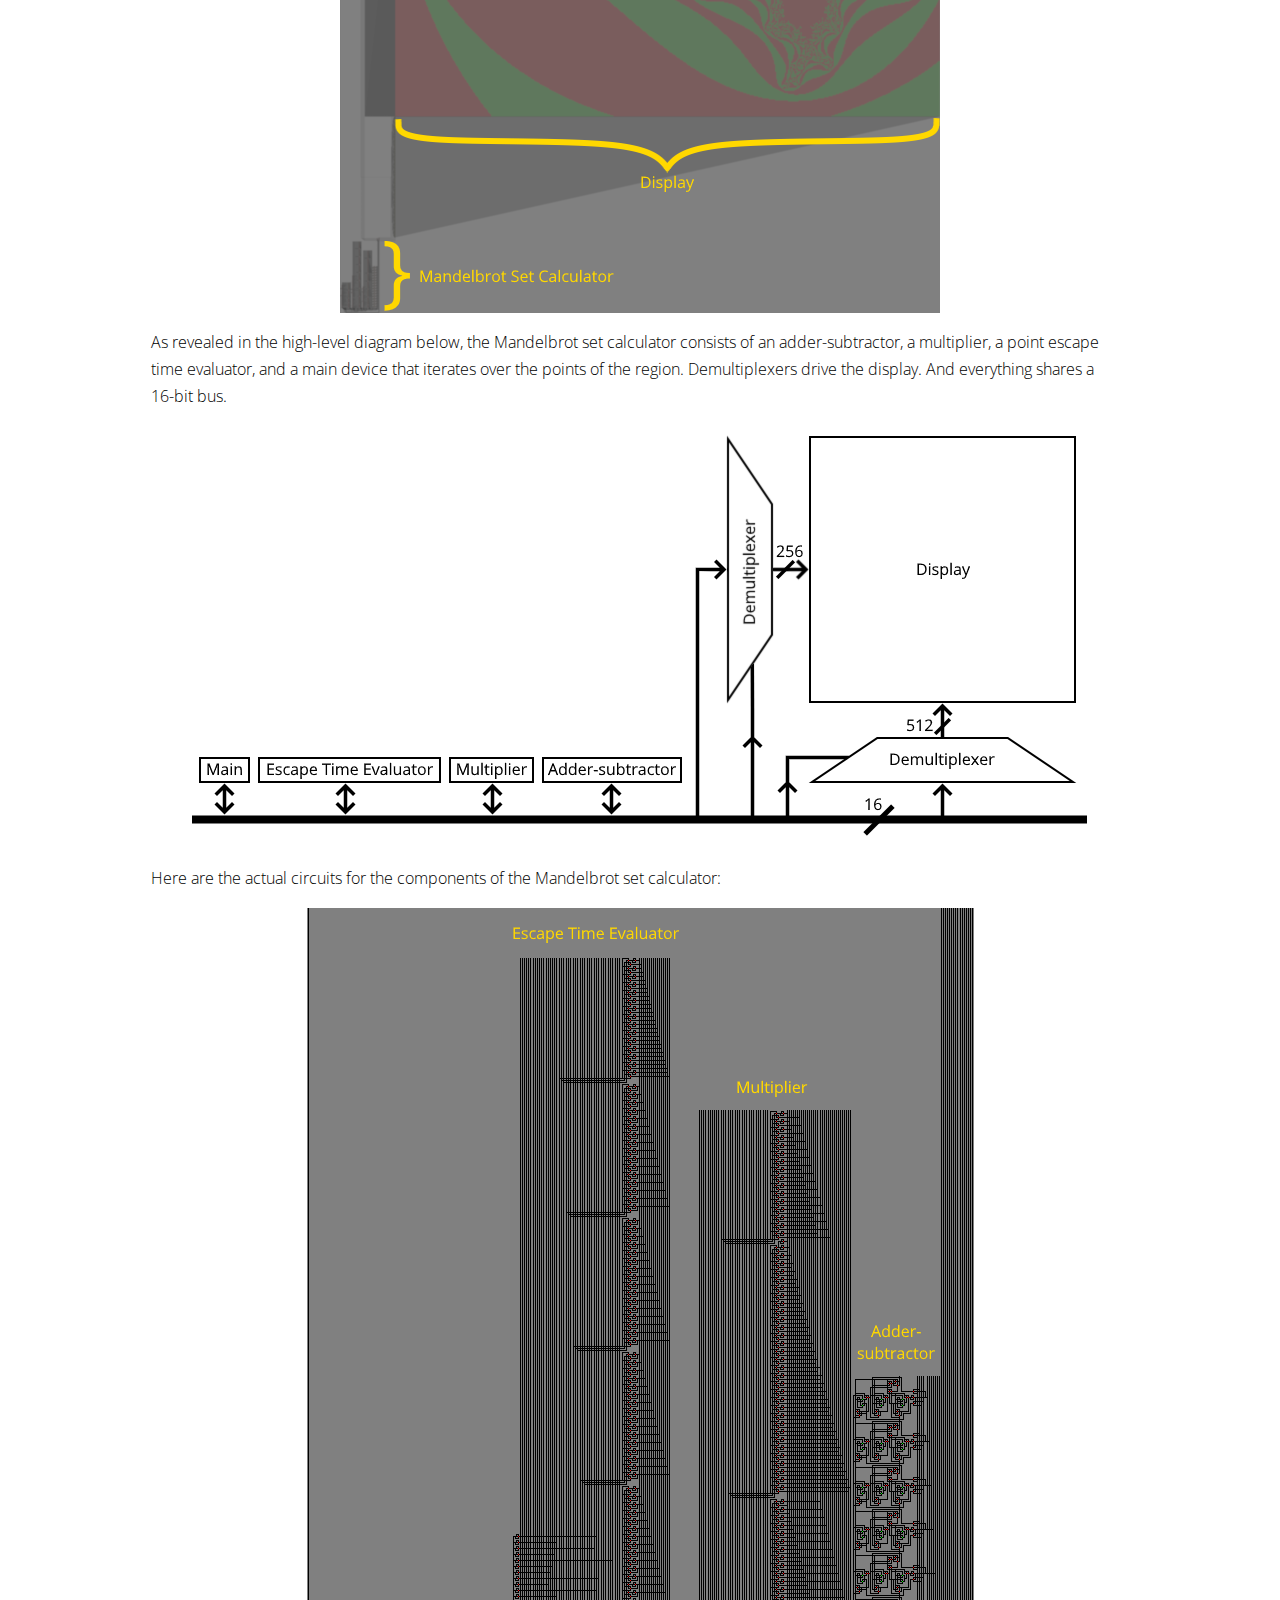
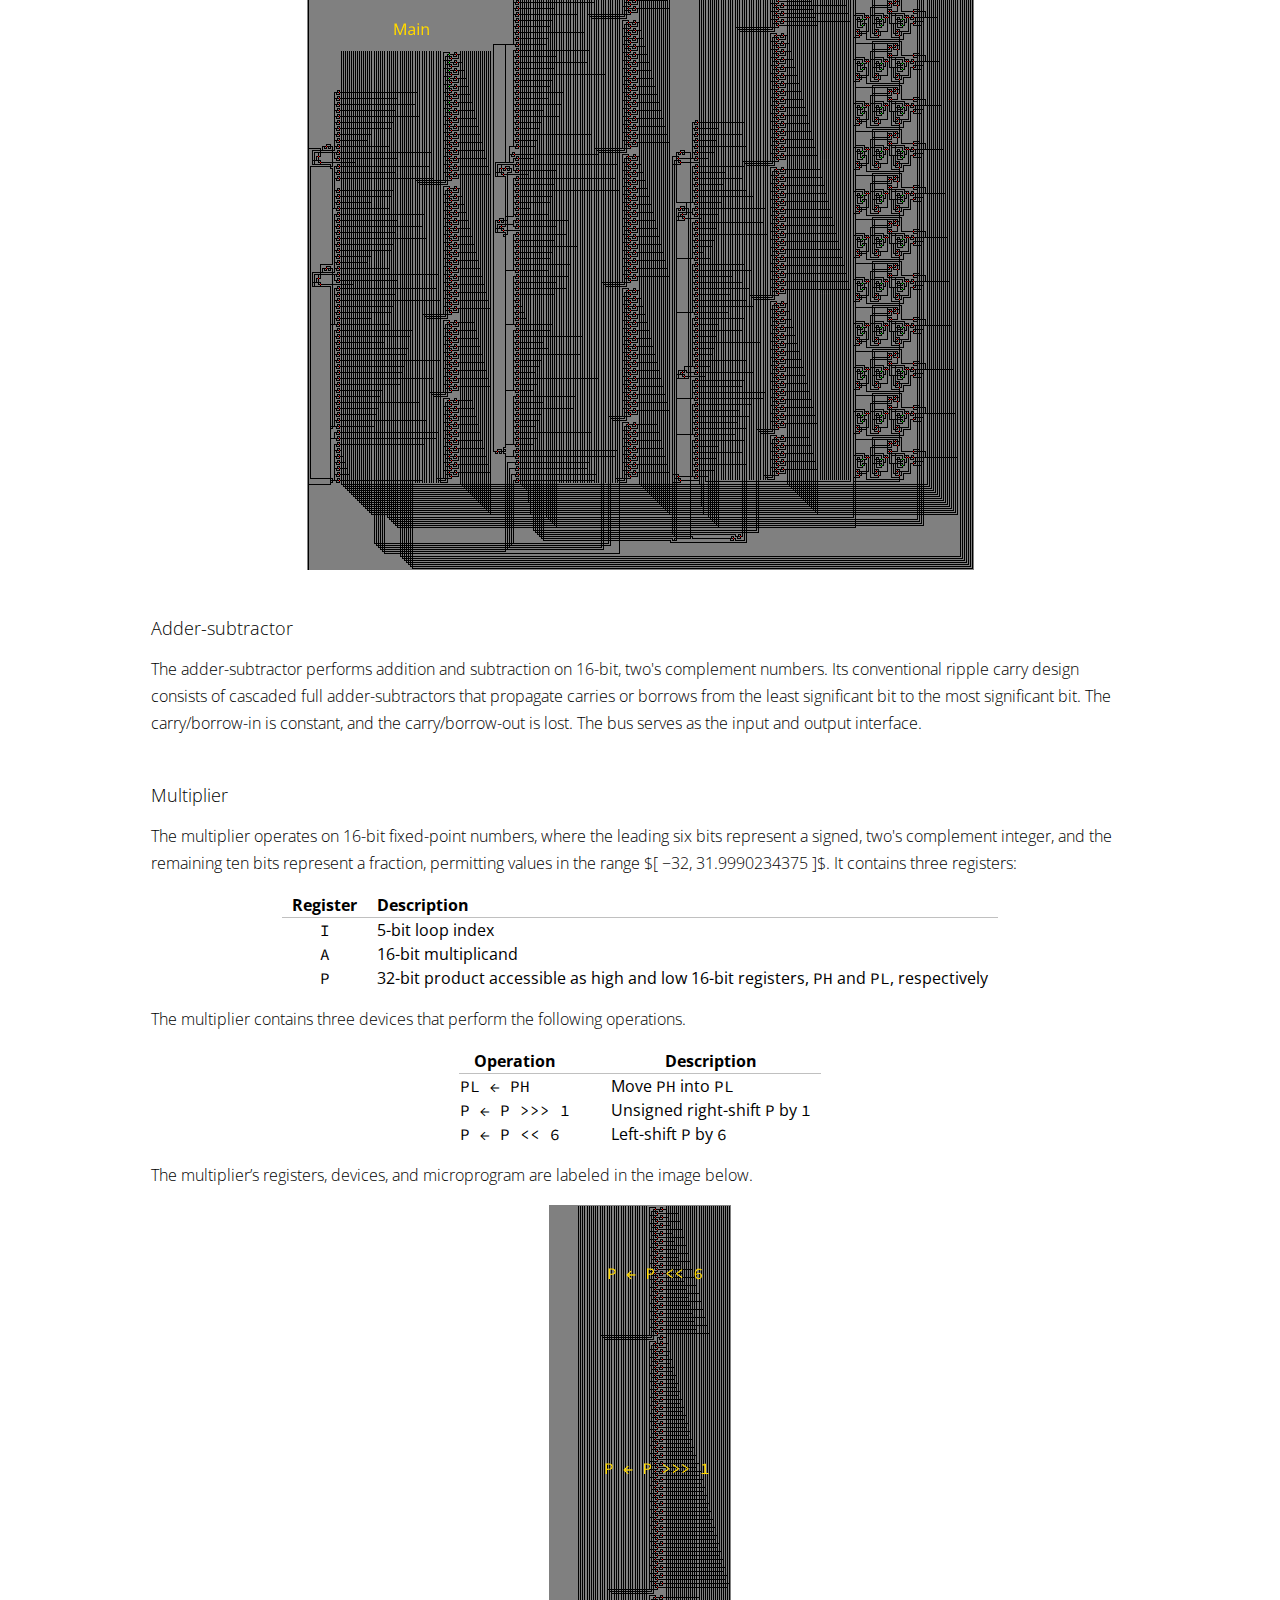
==== commit ba746576: "web" ====
--- a/web/index.html
+++ b/web/index.html
@@ -4,11 +4,11 @@
 <head>
 
 <meta http-equiv="Content-Type" content="text/html; charset=utf-8">
-<meta name="date" content="2023-08-04">
+<meta name="date" content="2023-08-05">
 <meta name="viewport" content="width=device-width, initial-scale=1.0">
 <meta name="theme-color" content="#FFFFFF">
 
-<link rel="stylesheet" href="style.css?v=2023-08-04" type="text/css">
+<link rel="stylesheet" href="style.css?v=2023-08-05" type="text/css">
 <link rel="manifest" href="manifest.json">
 <link rel="mask-icon" href="mask-icon.svg" color="#000000">
 <link rel="apple-touch-icon" href="apple-touch-icon.png">
@@ -162,7 +162,7 @@
 
 <p><img class="centered" alt="and-gate" id="and-gate.png" src="and-gate.png"></p>
 
-<p>When the mouse visits an input terminal, it switches a red tile to a green tile. When the mouse enters the express-and-reset terminal, it visits the output terminal only if the mouse switched both red tiles to green. Then it flips any green tiles back to red. And it returns from the express-and-reset terminal.</p>
+<p>When the mouse visits an input terminal, it switches one of the red tiles to green. When the mouse enters the express-and-reset terminal, it visits the output terminal only if the mouse switched both red tiles to green. Then it flips any green tiles back to red. And it returns from the express-and-reset terminal.</p>
 
 <p>The following animated examples depict logic gates attached to test harnesses of the form:</p>
 
@@ -231,11 +231,11 @@
 
 <h1 id="sequential-logic"><a class="header" href="#sequential-logic">Sequential Logic</a></h1>
 
-<p>As shown below, a <span class="nowrap">1-bit</span> register combines a data storage element, a transmission gate, and a buffer. It provides store and load access through a single data terminal. The store-enable-and-reset terminal turns the transmission gate on, connecting the data terminal to the data storage element, and it resets the data storage element to red. The store-disable terminal turns the transmission gate off, disconnecting the data terminal from the data storage element. The load terminal expresses the data storage element to the data terminal through the buffer.</p>
+<p>As shown below, a <span class="nowrap">1-bit</span> register combines a data storage element, a transmission gate, and a buffer. It provides store and load access through a single data terminal. The store-enable-and-reset terminal turns the transmission gate on&mdash;connecting the data terminal to the data storage element&mdash;and it resets the data storage element to red. The store-disable terminal turns the transmission gate off&mdash;disconnecting the data terminal from the data storage element. The load terminal expresses the data storage element to the data terminal through the buffer.</p>
 
 <p><img class="centered" alt="register" id="register.png" src="register.png"></p>
 
-<p>The Mandelbrot set circuit uses <span class="nowrap">16-bit</span> registers, where each data terminal connects to the line of a bus shared by other registers and devices:</p>
+<p>The Mandelbrot set circuit uses <span class="nowrap">16-bit</span> registers, where each data terminal connects to an individual line of a bus shared by other registers and devices:</p>
 
 <p><img class="centered" alt="register-16" id="register-16.png" src="register-16.png"></p>
 
@@ -327,7 +327,7 @@
 
 <h1 id="mandelbrot-set-circuit"><a class="header" href="#mandelbrot-set-circuit">Mandelbrot Set Circuit</a></h1>
  
-<p>After running for three hours on a 5&half;-year-old desktop PC, the emulator completed this transformation: </p>
+<p>After running for two hours and twenty minutes on a 5&half;-year-old desktop PC, the emulator completed this transformation: </p>
 
 <p><img class="centered" alt="mandelbrot-transformation" id="mandelbrot-transformation.png" src="mandelbrot-transformation.png" usemap="#mandelbrot-map"></p>
 
@@ -492,7 +492,7 @@
 <pre class="pseudocode2"> 
 <span class="line">Y &larr; 64256</span> 
 <span class="line">I &larr; 0</span>
-<span class="line">
+<span class="line"></span>
 <span class="line"><span class="keyword2">while true do</span></span>
 <span class="line">  X &larr; 63488</span>
 <span class="line">  J &larr; 0</span>
